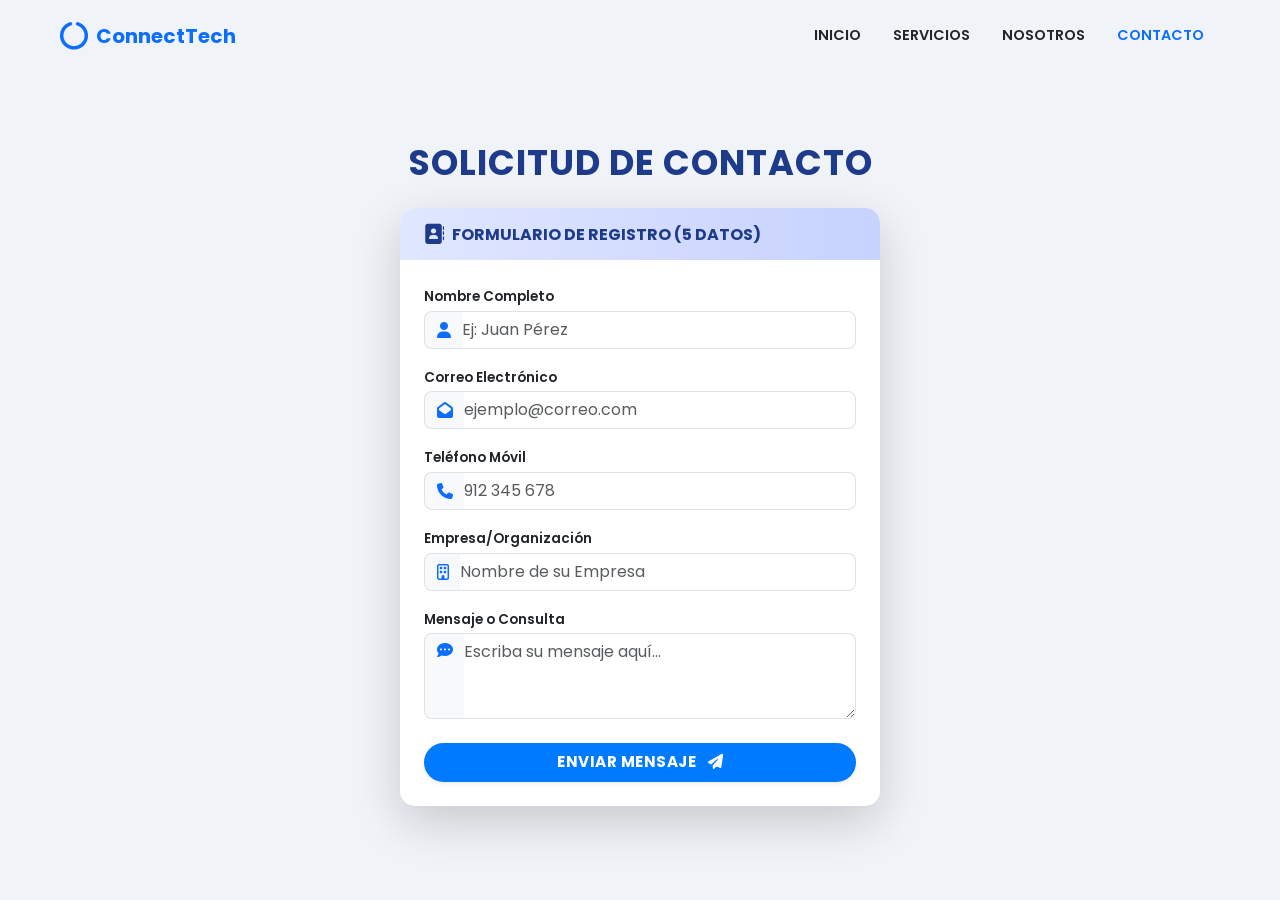
==== index.html @ fe9dd536 "Primera version (cambio de 2 iconos)" ====
<!DOCTYPE html>
<html lang="es">
<head>
    <meta charset="UTF-8">
    <meta name="viewport" content="width=device-width, initial-scale=1.0">
    <title>Solicitud de Contacto - ConnectTech</title>
    
    <link href="https://fonts.googleapis.com/css2?family=Poppins:wght@400;500;600;700&display=swap" rel="stylesheet">
    
    <!--<link href="https://cdn.jsdelivr.net/npm/bootstrap@5.3.2/dist/css/bootstrap.min.css" rel="stylesheet"> -->

    <link rel="stylesheet" href="./assets/css/boostrap.min.css">
    
    <link rel="stylesheet" href="https://cdnjs.cloudflare.com/ajax/libs/font-awesome/6.5.1/css/all.min.css">
    
    <link rel="stylesheet" href="assets/css/style.css">
</head>
<body>

    <nav class="navbar navbar-expand-lg navbar-light bg-transparent pt-3 px-md-5">
        <div class="container-fluid">
            <a class="navbar-brand fw-bold text-primary d-flex align-items-center" href="#">
                <i class="fa-solid fa-circle-notch fs-3 me-2"></i> ConnectTech
            </a>
            
            <button class="navbar-toggler" type="button" data-bs-toggle="collapse" data-bs-target="#navbarNav">
                <span class="navbar-toggler-icon"></span>
            </button>
            
            <div class="collapse navbar-collapse justify-content-end" id="navbarNav">
                <ul class="navbar-nav fw-semibold" style="font-size: 0.9rem;">
                    <li class="nav-item"><a class="nav-link text-dark mx-2" href="#">INICIO</a></li>
                    <li class="nav-item"><a class="nav-link text-dark mx-2" href="#">SERVICIOS</a></li>
                    <li class="nav-item"><a class="nav-link text-dark mx-2" href="#">NOSOTROS</a></li>
                    <li class="nav-item"><a class="nav-link text-primary mx-2" href="#">CONTACTO</a></li>
                </ul>
            </div>
        </div>
    </nav>

    <main class="main-wrapper d-flex flex-column align-items-center justify-content-center">
        
        <h1 class="main-title mb-4 text-center">SOLICITUD DE CONTACTO</h1>

        <div class="card form-card shadow-lg border-0">
            
            <div class="card-header form-header border-0 d-flex align-items-center px-4 py-3">
                <i class="fa-solid fa-address-book fs-5 me-2 text-dark-blue"></i>
                <h5 class="mb-0 fw-bold text-dark-blue fs-6">FORMULARIO DE REGISTRO (5 DATOS)</h5>
            </div>

            <div class="card-body px-4 py-4">
                <form>
                    <div class="mb-3">
                        <label class="form-label fw-semibold fs-sm">Nombre Completo</label>
                        <div class="input-group">
                            <span class="input-group-text bg-light text-primary border-end-0"><i class="fa-solid fa-user"></i></span>
                            <input type="text" class="form-control border-start-0 ps-0" placeholder="Ej: Juan Pérez">
                        </div>
                    </div>

                    <div class="mb-3">
                        <label class="form-label fw-semibold fs-sm">Correo Electrónico</label>
                        <div class="input-group">
                            <span class="input-group-text bg-light text-primary border-end-0"><i class="fa-solid fa-envelope-open"></i></span>
                            <input type="email" class="form-control border-start-0 ps-0" placeholder="ejemplo@correo.com">
                        </div>
                    </div>

                    <div class="mb-3">
                        <label class="form-label fw-semibold fs-sm">Teléfono Móvil</label>
                        <div class="input-group">
                            <span class="input-group-text bg-light text-primary border-end-0"><i class="fa-solid fa-phone"></i></span>
                            <input type="tel" class="form-control border-start-0 ps-0" placeholder="912 345 678">
                        </div>
                    </div>

                    <div class="mb-3">
                        <label class="form-label fw-semibold fs-sm">Empresa/Organización</label>
                        <div class="input-group">
                            <span class="input-group-text bg-light text-primary border-end-0"><i class="fa-regular fa-building"></i></span>
                            <input type="text" class="form-control border-start-0 ps-0" placeholder="Nombre de su Empresa">
                        </div>
                    </div>

                    <div class="mb-4">
                        <label class="form-label fw-semibold fs-sm">Mensaje o Consulta</label>
                        <div class="input-group">
                            <span class="input-group-text bg-light text-primary border-end-0 align-items-start pt-2"><i class="fa-solid fa-comment-dots"></i></span>
                            <textarea class="form-control border-start-0 ps-0" rows="3" placeholder="Escriba su mensaje aquí..."></textarea>
                        </div>
                    </div>

                    <button type="submit" class="btn btn-primary w-100 btn-submit fw-bold py-2 shadow-sm">
                        ENVIAR MENSAJE <i class="fa-solid fa-paper-plane ms-2"></i>
                    </button>
                </form>
            </div>
        </div>
    </main>

    <script src="https://cdn.jsdelivr.net/npm/bootstrap@5.3.2/dist/js/bootstrap.bundle.min.js"></script>
</body>
</html>
---- assets/css/boostrap.min.css ----
@charset "UTF-8"; /*!
 * Bootstrap  v5.3.2 (https://getbootstrap.com/)
 * Copyright 2011-2023 The Bootstrap Authors
 * Licensed under MIT (https://github.com/twbs/bootstrap/blob/main/LICENSE)
 */
:root,
[data-bs-theme="light"] {
    --bs-blue: #0d6efd;
    --bs-indigo: #6610f2;
    --bs-purple: #6f42c1;
    --bs-pink: #d63384;
    --bs-red: #dc3545;
    --bs-orange: #fd7e14;
    --bs-yellow: #ffc107;
    --bs-green: #198754;
    --bs-teal: #20c997;
    --bs-cyan: #0dcaf0;
    --bs-black: #000;
    --bs-white: #fff;
    --bs-gray: #6c757d;
    --bs-gray-dark: #343a40;
    --bs-gray-100: #f8f9fa;
    --bs-gray-200: #e9ecef;
    --bs-gray-300: #dee2e6;
    --bs-gray-400: #ced4da;
    --bs-gray-500: #adb5bd;
    --bs-gray-600: #6c757d;
    --bs-gray-700: #495057;
    --bs-gray-800: #343a40;
    --bs-gray-900: #212529;
    --bs-primary: #0d6efd;
    --bs-secondary: #6c757d;
    --bs-success: #198754;
    --bs-info: #0dcaf0;
    --bs-warning: #ffc107;
    --bs-danger: #dc3545;
    --bs-light: #f8f9fa;
    --bs-dark: #212529;
    --bs-primary-rgb: 13, 110, 253;
    --bs-secondary-rgb: 108, 117, 125;
    --bs-success-rgb: 25, 135, 84;
    --bs-info-rgb: 13, 202, 240;
    --bs-warning-rgb: 255, 193, 7;
    --bs-danger-rgb: 220, 53, 69;
    --bs-light-rgb: 248, 249, 250;
    --bs-dark-rgb: 33, 37, 41;
    --bs-primary-text-emphasis: #052c65;
    --bs-secondary-text-emphasis: #2b2f32;
    --bs-success-text-emphasis: #0a3622;
    --bs-info-text-emphasis: #055160;
    --bs-warning-text-emphasis: #664d03;
    --bs-danger-text-emphasis: #58151c;
    --bs-light-text-emphasis: #495057;
    --bs-dark-text-emphasis: #495057;
    --bs-primary-bg-subtle: #cfe2ff;
    --bs-secondary-bg-subtle: #e2e3e5;
    --bs-success-bg-subtle: #d1e7dd;
    --bs-info-bg-subtle: #cff4fc;
    --bs-warning-bg-subtle: #fff3cd;
    --bs-danger-bg-subtle: #f8d7da;
    --bs-light-bg-subtle: #fcfcfd;
    --bs-dark-bg-subtle: #ced4da;
    --bs-primary-border-subtle: #9ec5fe;
    --bs-secondary-border-subtle: #c4c8cb;
    --bs-success-border-subtle: #a3cfbb;
    --bs-info-border-subtle: #9eeaf9;
    --bs-warning-border-subtle: #ffe69c;
    --bs-danger-border-subtle: #f1aeb5;
    --bs-light-border-subtle: #e9ecef;
    --bs-dark-border-subtle: #adb5bd;
    --bs-white-rgb: 255, 255, 255;
    --bs-black-rgb: 0, 0, 0;
    --bs-font-sans-serif: system-ui, -apple-system, "Segoe UI", Roboto, "Helvetica Neue", "Noto Sans", "Liberation Sans",
        Arial, sans-serif, "Apple Color Emoji", "Segoe UI Emoji", "Segoe UI Symbol", "Noto Color Emoji";
    --bs-font-monospace: SFMono-Regular, Menlo, Monaco, Consolas, "Liberation Mono", "Courier New", monospace;
    --bs-gradient: linear-gradient(180deg, rgba(255, 255, 255, 0.15), rgba(255, 255, 255, 0));
    --bs-body-font-family: var(--bs-font-sans-serif);
    --bs-body-font-size: 1rem;
    --bs-body-font-weight: 400;
    --bs-body-line-height: 1.5;
    --bs-body-color: #212529;
    --bs-body-color-rgb: 33, 37, 41;
    --bs-body-bg: #fff;
    --bs-body-bg-rgb: 255, 255, 255;
    --bs-emphasis-color: #000;
    --bs-emphasis-color-rgb: 0, 0, 0;
    --bs-secondary-color: rgba(33, 37, 41, 0.75);
    --bs-secondary-color-rgb: 33, 37, 41;
    --bs-secondary-bg: #e9ecef;
    --bs-secondary-bg-rgb: 233, 236, 239;
    --bs-tertiary-color: rgba(33, 37, 41, 0.5);
    --bs-tertiary-color-rgb: 33, 37, 41;
    --bs-tertiary-bg: #f8f9fa;
    --bs-tertiary-bg-rgb: 248, 249, 250;
    --bs-heading-color: inherit;
    --bs-link-color: #0d6efd;
    --bs-link-color-rgb: 13, 110, 253;
    --bs-link-decoration: underline;
    --bs-link-hover-color: #0a58ca;
    --bs-link-hover-color-rgb: 10, 88, 202;
    --bs-code-color: #d63384;
    --bs-highlight-color: #212529;
    --bs-highlight-bg: #fff3cd;
    --bs-border-width: 1px;
    --bs-border-style: solid;
    --bs-border-color: #dee2e6;
    --bs-border-color-translucent: rgba(0, 0, 0, 0.175);
    --bs-border-radius: 0.375rem;
    --bs-border-radius-sm: 0.25rem;
    --bs-border-radius-lg: 0.5rem;
    --bs-border-radius-xl: 1rem;
    --bs-border-radius-xxl: 2rem;
    --bs-border-radius-2xl: var(--bs-border-radius-xxl);
    --bs-border-radius-pill: 50rem;
    --bs-box-shadow: 0 0.5rem 1rem rgba(0, 0, 0, 0.15);
    --bs-box-shadow-sm: 0 0.125rem 0.25rem rgba(0, 0, 0, 0.075);
    --bs-box-shadow-lg: 0 1rem 3rem rgba(0, 0, 0, 0.175);
    --bs-box-shadow-inset: inset 0 1px 2px rgba(0, 0, 0, 0.075);
    --bs-focus-ring-width: 0.25rem;
    --bs-focus-ring-opacity: 0.25;
    --bs-focus-ring-color: rgba(13, 110, 253, 0.25);
    --bs-form-valid-color: #198754;
    --bs-form-valid-border-color: #198754;
    --bs-form-invalid-color: #dc3545;
    --bs-form-invalid-border-color: #dc3545;
}
[data-bs-theme="dark"] {
    color-scheme: dark;
    --bs-body-color: #dee2e6;
    --bs-body-color-rgb: 222, 226, 230;
    --bs-body-bg: #212529;
    --bs-body-bg-rgb: 33, 37, 41;
    --bs-emphasis-color: #fff;
    --bs-emphasis-color-rgb: 255, 255, 255;
    --bs-secondary-color: rgba(222, 226, 230, 0.75);
    --bs-secondary-color-rgb: 222, 226, 230;
    --bs-secondary-bg: #343a40;
    --bs-secondary-bg-rgb: 52, 58, 64;
    --bs-tertiary-color: rgba(222, 226, 230, 0.5);
    --bs-tertiary-color-rgb: 222, 226, 230;
    --bs-tertiary-bg: #2b3035;
    --bs-tertiary-bg-rgb: 43, 48, 53;
    --bs-primary-text-emphasis: #6ea8fe;
    --bs-secondary-text-emphasis: #a7acb1;
    --bs-success-text-emphasis: #75b798;
    --bs-info-text-emphasis: #6edff6;
    --bs-warning-text-emphasis: #ffda6a;
    --bs-danger-text-emphasis: #ea868f;
    --bs-light-text-emphasis: #f8f9fa;
    --bs-dark-text-emphasis: #dee2e6;
    --bs-primary-bg-subtle: #031633;
    --bs-secondary-bg-subtle: #161719;
    --bs-success-bg-subtle: #051b11;
    --bs-info-bg-subtle: #032830;
    --bs-warning-bg-subtle: #332701;
    --bs-danger-bg-subtle: #2c0b0e;
    --bs-light-bg-subtle: #343a40;
    --bs-dark-bg-subtle: #1a1d20;
    --bs-primary-border-subtle: #084298;
    --bs-secondary-border-subtle: #41464b;
    --bs-success-border-subtle: #0f5132;
    --bs-info-border-subtle: #087990;
    --bs-warning-border-subtle: #997404;
    --bs-danger-border-subtle: #842029;
    --bs-light-border-subtle: #495057;
    --bs-dark-border-subtle: #343a40;
    --bs-heading-color: inherit;
    --bs-link-color: #6ea8fe;
    --bs-link-hover-color: #8bb9fe;
    --bs-link-color-rgb: 110, 168, 254;
    --bs-link-hover-color-rgb: 139, 185, 254;
    --bs-code-color: #e685b5;
    --bs-highlight-color: #dee2e6;
    --bs-highlight-bg: #664d03;
    --bs-border-color: #495057;
    --bs-border-color-translucent: rgba(255, 255, 255, 0.15);
    --bs-form-valid-color: #75b798;
    --bs-form-valid-border-color: #75b798;
    --bs-form-invalid-color: #ea868f;
    --bs-form-invalid-border-color: #ea868f;
}
*,
::after,
::before {
    box-sizing: border-box;
}
@media (prefers-reduced-motion: no-preference) {
    :root {
        scroll-behavior: smooth;
    }
}
body {
    margin: 0;
    font-family: var(--bs-body-font-family);
    font-size: var(--bs-body-font-size);
    font-weight: var(--bs-body-font-weight);
    line-height: var(--bs-body-line-height);
    color: var(--bs-body-color);
    text-align: var(--bs-body-text-align);
    background-color: var(--bs-body-bg);
    -webkit-text-size-adjust: 100%;
    -webkit-tap-highlight-color: transparent;
}
hr {
    margin: 1rem 0;
    color: inherit;
    border: 0;
    border-top: var(--bs-border-width) solid;
    opacity: 0.25;
}
.h1,
.h2,
.h3,
.h4,
.h5,
.h6,
h1,
h2,
h3,
h4,
h5,
h6 {
    margin-top: 0;
    margin-bottom: 0.5rem;
    font-weight: 500;
    line-height: 1.2;
    color: var(--bs-heading-color);
}
.h1,
h1 {
    font-size: calc(1.375rem + 1.5vw);
}
@media (min-width: 1200px) {
    .h1,
    h1 {
        font-size: 2.5rem;
    }
}
.h2,
h2 {
    font-size: calc(1.325rem + 0.9vw);
}
@media (min-width: 1200px) {
    .h2,
    h2 {
        font-size: 2rem;
    }
}
.h3,
h3 {
    font-size: calc(1.3rem + 0.6vw);
}
@media (min-width: 1200px) {
    .h3,
    h3 {
        font-size: 1.75rem;
    }
}
.h4,
h4 {
    font-size: calc(1.275rem + 0.3vw);
}
@media (min-width: 1200px) {
    .h4,
    h4 {
        font-size: 1.5rem;
    }
}
.h5,
h5 {
    font-size: 1.25rem;
}
.h6,
h6 {
    font-size: 1rem;
}
p {
    margin-top: 0;
    margin-bottom: 1rem;
}
abbr[title] {
    -webkit-text-decoration: underline dotted;
    text-decoration: underline dotted;
    cursor: help;
    -webkit-text-decoration-skip-ink: none;
    text-decoration-skip-ink: none;
}
address {
    margin-bottom: 1rem;
    font-style: normal;
    line-height: inherit;
}
ol,
ul {
    padding-left: 2rem;
}
dl,
ol,
ul {
    margin-top: 0;
    margin-bottom: 1rem;
}
ol ol,
ol ul,
ul ol,
ul ul {
    margin-bottom: 0;
}
dt {
    font-weight: 700;
}
dd {
    margin-bottom: 0.5rem;
    margin-left: 0;
}
blockquote {
    margin: 0 0 1rem;
}
b,
strong {
    font-weight: bolder;
}
.small,
small {
    font-size: 0.875em;
}
.mark,
mark {
    padding: 0.1875em;
    color: var(--bs-highlight-color);
    background-color: var(--bs-highlight-bg);
}
sub,
sup {
    position: relative;
    font-size: 0.75em;
    line-height: 0;
    vertical-align: baseline;
}
sub {
    bottom: -0.25em;
}
sup {
    top: -0.5em;
}
a {
    color: rgba(var(--bs-link-color-rgb), var(--bs-link-opacity, 1));
    text-decoration: underline;
}
a:hover {
    --bs-link-color-rgb: var(--bs-link-hover-color-rgb);
}
a:not([href]):not([class]),
a:not([href]):not([class]):hover {
    color: inherit;
    text-decoration: none;
}
code,
kbd,
pre,
samp {
    font-family: var(--bs-font-monospace);
    font-size: 1em;
}
pre {
    display: block;
    margin-top: 0;
    margin-bottom: 1rem;
    overflow: auto;
    font-size: 0.875em;
}
pre code {
    font-size: inherit;
    color: inherit;
    word-break: normal;
}
code {
    font-size: 0.875em;
    color: var(--bs-code-color);
    word-wrap: break-word;
}
a > code {
    color: inherit;
}
kbd {
    padding: 0.1875rem 0.375rem;
    font-size: 0.875em;
    color: var(--bs-body-bg);
    background-color: var(--bs-body-color);
    border-radius: 0.25rem;
}
kbd kbd {
    padding: 0;
    font-size: 1em;
}
figure {
    margin: 0 0 1rem;
}
img,
svg {
    vertical-align: middle;
}
table {
    caption-side: bottom;
    border-collapse: collapse;
}
caption {
    padding-top: 0.5rem;
    padding-bottom: 0.5rem;
    color: var(--bs-secondary-color);
    text-align: left;
}
th {
    text-align: inherit;
    text-align: -webkit-match-parent;
}
tbody,
td,
tfoot,
th,
thead,
tr {
    border-color: inherit;
    border-style: solid;
    border-width: 0;
}
label {
    display: inline-block;
}
button {
    border-radius: 0;
}
button:focus:not(:focus-visible) {
    outline: 0;
}
button,
input,
optgroup,
select,
textarea {
    margin: 0;
    font-family: inherit;
    font-size: inherit;
    line-height: inherit;
}
button,
select {
    text-transform: none;
}
[role="button"] {
    cursor: pointer;
}
select {
    word-wrap: normal;
}
select:disabled {
    opacity: 1;
}
[list]:not([type="date"]):not([type="datetime-local"]):not([type="month"]):not([type="week"]):not(
        [type="time"]
    )::-webkit-calendar-picker-indicator {
    display: none !important;
}
[type="button"],
[type="reset"],
[type="submit"],
button {
    -webkit-appearance: button;
}
[type="button"]:not(:disabled),
[type="reset"]:not(:disabled),
[type="submit"]:not(:disabled),
button:not(:disabled) {
    cursor: pointer;
}
::-moz-focus-inner {
    padding: 0;
    border-style: none;
}
textarea {
    resize: vertical;
}
fieldset {
    min-width: 0;
    padding: 0;
    margin: 0;
    border: 0;
}
legend {
    float: left;
    width: 100%;
    padding: 0;
    margin-bottom: 0.5rem;
    font-size: calc(1.275rem + 0.3vw);
    line-height: inherit;
}
@media (min-width: 1200px) {
    legend {
        font-size: 1.5rem;
    }
}
legend + * {
    clear: left;
}
::-webkit-datetime-edit-day-field,
::-webkit-datetime-edit-fields-wrapper,
::-webkit-datetime-edit-hour-field,
::-webkit-datetime-edit-minute,
::-webkit-datetime-edit-month-field,
::-webkit-datetime-edit-text,
::-webkit-datetime-edit-year-field {
    padding: 0;
}
::-webkit-inner-spin-button {
    height: auto;
}
[type="search"] {
    -webkit-appearance: textfield;
    outline-offset: -2px;
}
::-webkit-search-decoration {
    -webkit-appearance: none;
}
::-webkit-color-swatch-wrapper {
    padding: 0;
}
::-webkit-file-upload-button {
    font: inherit;
    -webkit-appearance: button;
}
::file-selector-button {
    font: inherit;
    -webkit-appearance: button;
}
output {
    display: inline-block;
}
iframe {
    border: 0;
}
summary {
    display: list-item;
    cursor: pointer;
}
progress {
    vertical-align: baseline;
}
[hidden] {
    display: none !important;
}
.lead {
    font-size: 1.25rem;
    font-weight: 300;
}
.display-1 {
    font-size: calc(1.625rem + 4.5vw);
    font-weight: 300;
    line-height: 1.2;
}
@media (min-width: 1200px) {
    .display-1 {
        font-size: 5rem;
    }
}
.display-2 {
    font-size: calc(1.575rem + 3.9vw);
    font-weight: 300;
    line-height: 1.2;
}
@media (min-width: 1200px) {
    .display-2 {
        font-size: 4.5rem;
    }
}
.display-3 {
    font-size: calc(1.525rem + 3.3vw);
    font-weight: 300;
    line-height: 1.2;
}
@media (min-width: 1200px) {
    .display-3 {
        font-size: 4rem;
    }
}
.display-4 {
    font-size: calc(1.475rem + 2.7vw);
    font-weight: 300;
    line-height: 1.2;
}
@media (min-width: 1200px) {
    .display-4 {
        font-size: 3.5rem;
    }
}
.display-5 {
    font-size: calc(1.425rem + 2.1vw);
    font-weight: 300;
    line-height: 1.2;
}
@media (min-width: 1200px) {
    .display-5 {
        font-size: 3rem;
    }
}
.display-6 {
    font-size: calc(1.375rem + 1.5vw);
    font-weight: 300;
    line-height: 1.2;
}
@media (min-width: 1200px) {
    .display-6 {
        font-size: 2.5rem;
    }
}
.list-unstyled {
    padding-left: 0;
    list-style: none;
}
.list-inline {
    padding-left: 0;
    list-style: none;
}
.list-inline-item {
    display: inline-block;
}
.list-inline-item:not(:last-child) {
    margin-right: 0.5rem;
}
.initialism {
    font-size: 0.875em;
    text-transform: uppercase;
}
.blockquote {
    margin-bottom: 1rem;
    font-size: 1.25rem;
}
.blockquote > :last-child {
    margin-bottom: 0;
}
.blockquote-footer {
    margin-top: -1rem;
    margin-bottom: 1rem;
    font-size: 0.875em;
    color: #6c757d;
}
.blockquote-footer::before {
    content: "— ";
}
.img-fluid {
    max-width: 100%;
    height: auto;
}
.img-thumbnail {
    padding: 0.25rem;
    background-color: var(--bs-body-bg);
    border: var(--bs-border-width) solid var(--bs-border-color);
    border-radius: var(--bs-border-radius);
    max-width: 100%;
    height: auto;
}
.figure {
    display: inline-block;
}
.figure-img {
    margin-bottom: 0.5rem;
    line-height: 1;
}
.figure-caption {
    font-size: 0.875em;
    color: var(--bs-secondary-color);
}
.container,
.container-fluid,
.container-lg,
.container-md,
.container-sm,
.container-xl,
.container-xxl {
    --bs-gutter-x: 1.5rem;
    --bs-gutter-y: 0;
    width: 100%;
    padding-right: calc(var(--bs-gutter-x) * 0.5);
    padding-left: calc(var(--bs-gutter-x) * 0.5);
    margin-right: auto;
    margin-left: auto;
}
@media (min-width: 576px) {
    .container,
    .container-sm {
        max-width: 540px;
    }
}
@media (min-width: 768px) {
    .container,
    .container-md,
    .container-sm {
        max-width: 720px;
    }
}
@media (min-width: 992px) {
    .container,
    .container-lg,
    .container-md,
    .container-sm {
        max-width: 960px;
    }
}
@media (min-width: 1200px) {
    .container,
    .container-lg,
    .container-md,
    .container-sm,
    .container-xl {
        max-width: 1140px;
    }
}
@media (min-width: 1400px) {
    .container,
    .container-lg,
    .container-md,
    .container-sm,
    .container-xl,
    .container-xxl {
        max-width: 1320px;
    }
}
:root {
    --bs-breakpoint-xs: 0;
    --bs-breakpoint-sm: 576px;
    --bs-breakpoint-md: 768px;
    --bs-breakpoint-lg: 992px;
    --bs-breakpoint-xl: 1200px;
    --bs-breakpoint-xxl: 1400px;
}
.row {
    --bs-gutter-x: 1.5rem;
    --bs-gutter-y: 0;
    display: flex;
    flex-wrap: wrap;
    margin-top: calc(-1 * var(--bs-gutter-y));
    margin-right: calc(-0.5 * var(--bs-gutter-x));
    margin-left: calc(-0.5 * var(--bs-gutter-x));
}
.row > * {
    flex-shrink: 0;
    width: 100%;
    max-width: 100%;
    padding-right: calc(var(--bs-gutter-x) * 0.5);
    padding-left: calc(var(--bs-gutter-x) * 0.5);
    margin-top: var(--bs-gutter-y);
}
.col {
    flex: 1 0 0%;
}
.row-cols-auto > * {
    flex: 0 0 auto;
    width: auto;
}
.row-cols-1 > * {
    flex: 0 0 auto;
    width: 100%;
}
.row-cols-2 > * {
    flex: 0 0 auto;
    width: 50%;
}
.row-cols-3 > * {
    flex: 0 0 auto;
    width: 33.33333333%;
}
.row-cols-4 > * {
    flex: 0 0 auto;
    width: 25%;
}
.row-cols-5 > * {
    flex: 0 0 auto;
    width: 20%;
}
.row-cols-6 > * {
    flex: 0 0 auto;
    width: 16.66666667%;
}
.col-auto {
    flex: 0 0 auto;
    width: auto;
}
.col-1 {
    flex: 0 0 auto;
    width: 8.33333333%;
}
.col-2 {
    flex: 0 0 auto;
    width: 16.66666667%;
}
.col-3 {
    flex: 0 0 auto;
    width: 25%;
}
.col-4 {
    flex: 0 0 auto;
    width: 33.33333333%;
}
.col-5 {
    flex: 0 0 auto;
    width: 41.66666667%;
}
.col-6 {
    flex: 0 0 auto;
    width: 50%;
}
.col-7 {
    flex: 0 0 auto;
    width: 58.33333333%;
}
.col-8 {
    flex: 0 0 auto;
    width: 66.66666667%;
}
.col-9 {
    flex: 0 0 auto;
    width: 75%;
}
.col-10 {
    flex: 0 0 auto;
    width: 83.33333333%;
}
.col-11 {
    flex: 0 0 auto;
    width: 91.66666667%;
}
.col-12 {
    flex: 0 0 auto;
    width: 100%;
}
.offset-1 {
    margin-left: 8.33333333%;
}
.offset-2 {
    margin-left: 16.66666667%;
}
.offset-3 {
    margin-left: 25%;
}
.offset-4 {
    margin-left: 33.33333333%;
}
.offset-5 {
    margin-left: 41.66666667%;
}
.offset-6 {
    margin-left: 50%;
}
.offset-7 {
    margin-left: 58.33333333%;
}
.offset-8 {
    margin-left: 66.66666667%;
}
.offset-9 {
    margin-left: 75%;
}
.offset-10 {
    margin-left: 83.33333333%;
}
.offset-11 {
    margin-left: 91.66666667%;
}
.g-0,
.gx-0 {
    --bs-gutter-x: 0;
}
.g-0,
.gy-0 {
    --bs-gutter-y: 0;
}
.g-1,
.gx-1 {
    --bs-gutter-x: 0.25rem;
}
.g-1,
.gy-1 {
    --bs-gutter-y: 0.25rem;
}
.g-2,
.gx-2 {
    --bs-gutter-x: 0.5rem;
}
.g-2,
.gy-2 {
    --bs-gutter-y: 0.5rem;
}
.g-3,
.gx-3 {
    --bs-gutter-x: 1rem;
}
.g-3,
.gy-3 {
    --bs-gutter-y: 1rem;
}
.g-4,
.gx-4 {
    --bs-gutter-x: 1.5rem;
}
.g-4,
.gy-4 {
    --bs-gutter-y: 1.5rem;
}
.g-5,
.gx-5 {
    --bs-gutter-x: 3rem;
}
.g-5,
.gy-5 {
    --bs-gutter-y: 3rem;
}
@media (min-width: 576px) {
    .col-sm {
        flex: 1 0 0%;
    }
    .row-cols-sm-auto > * {
        flex: 0 0 auto;
        width: auto;
    }
    .row-cols-sm-1 > * {
        flex: 0 0 auto;
        width: 100%;
    }
    .row-cols-sm-2 > * {
        flex: 0 0 auto;
        width: 50%;
    }
    .row-cols-sm-3 > * {
        flex: 0 0 auto;
        width: 33.33333333%;
    }
    .row-cols-sm-4 > * {
        flex: 0 0 auto;
        width: 25%;
    }
    .row-cols-sm-5 > * {
        flex: 0 0 auto;
        width: 20%;
    }
    .row-cols-sm-6 > * {
        flex: 0 0 auto;
        width: 16.66666667%;
    }
    .col-sm-auto {
        flex: 0 0 auto;
        width: auto;
    }
    .col-sm-1 {
        flex: 0 0 auto;
        width: 8.33333333%;
    }
    .col-sm-2 {
        flex: 0 0 auto;
        width: 16.66666667%;
    }
    .col-sm-3 {
        flex: 0 0 auto;
        width: 25%;
    }
    .col-sm-4 {
        flex: 0 0 auto;
        width: 33.33333333%;
    }
    .col-sm-5 {
        flex: 0 0 auto;
        width: 41.66666667%;
    }
    .col-sm-6 {
        flex: 0 0 auto;
        width: 50%;
    }
    .col-sm-7 {
        flex: 0 0 auto;
        width: 58.33333333%;
    }
    .col-sm-8 {
        flex: 0 0 auto;
        width: 66.66666667%;
    }
    .col-sm-9 {
        flex: 0 0 auto;
        width: 75%;
    }
    .col-sm-10 {
        flex: 0 0 auto;
        width: 83.33333333%;
    }
    .col-sm-11 {
        flex: 0 0 auto;
        width: 91.66666667%;
    }
    .col-sm-12 {
        flex: 0 0 auto;
        width: 100%;
    }
    .offset-sm-0 {
        margin-left: 0;
    }
    .offset-sm-1 {
        margin-left: 8.33333333%;
    }
    .offset-sm-2 {
        margin-left: 16.66666667%;
    }
    .offset-sm-3 {
        margin-left: 25%;
    }
    .offset-sm-4 {
        margin-left: 33.33333333%;
    }
    .offset-sm-5 {
        margin-left: 41.66666667%;
    }
    .offset-sm-6 {
        margin-left: 50%;
    }
    .offset-sm-7 {
        margin-left: 58.33333333%;
    }
    .offset-sm-8 {
        margin-left: 66.66666667%;
    }
    .offset-sm-9 {
        margin-left: 75%;
    }
    .offset-sm-10 {
        margin-left: 83.33333333%;
    }
    .offset-sm-11 {
        margin-left: 91.66666667%;
    }
    .g-sm-0,
    .gx-sm-0 {
        --bs-gutter-x: 0;
    }
    .g-sm-0,
    .gy-sm-0 {
        --bs-gutter-y: 0;
    }
    .g-sm-1,
    .gx-sm-1 {
        --bs-gutter-x: 0.25rem;
    }
    .g-sm-1,
    .gy-sm-1 {
        --bs-gutter-y: 0.25rem;
    }
    .g-sm-2,
    .gx-sm-2 {
        --bs-gutter-x: 0.5rem;
    }
    .g-sm-2,
    .gy-sm-2 {
        --bs-gutter-y: 0.5rem;
    }
    .g-sm-3,
    .gx-sm-3 {
        --bs-gutter-x: 1rem;
    }
    .g-sm-3,
    .gy-sm-3 {
        --bs-gutter-y: 1rem;
    }
    .g-sm-4,
    .gx-sm-4 {
        --bs-gutter-x: 1.5rem;
    }
    .g-sm-4,
    .gy-sm-4 {
        --bs-gutter-y: 1.5rem;
    }
    .g-sm-5,
    .gx-sm-5 {
        --bs-gutter-x: 3rem;
    }
    .g-sm-5,
    .gy-sm-5 {
        --bs-gutter-y: 3rem;
    }
}
@media (min-width: 768px) {
    .col-md {
        flex: 1 0 0%;
    }
    .row-cols-md-auto > * {
        flex: 0 0 auto;
        width: auto;
    }
    .row-cols-md-1 > * {
        flex: 0 0 auto;
        width: 100%;
    }
    .row-cols-md-2 > * {
        flex: 0 0 auto;
        width: 50%;
    }
    .row-cols-md-3 > * {
        flex: 0 0 auto;
        width: 33.33333333%;
    }
    .row-cols-md-4 > * {
        flex: 0 0 auto;
        width: 25%;
    }
    .row-cols-md-5 > * {
        flex: 0 0 auto;
        width: 20%;
    }
    .row-cols-md-6 > * {
        flex: 0 0 auto;
        width: 16.66666667%;
    }
    .col-md-auto {
        flex: 0 0 auto;
        width: auto;
    }
    .col-md-1 {
        flex: 0 0 auto;
        width: 8.33333333%;
    }
    .col-md-2 {
        flex: 0 0 auto;
        width: 16.66666667%;
    }
    .col-md-3 {
        flex: 0 0 auto;
        width: 25%;
    }
    .col-md-4 {
        flex: 0 0 auto;
        width: 33.33333333%;
    }
    .col-md-5 {
        flex: 0 0 auto;
        width: 41.66666667%;
    }
    .col-md-6 {
        flex: 0 0 auto;
        width: 50%;
    }
    .col-md-7 {
        flex: 0 0 auto;
        width: 58.33333333%;
    }
    .col-md-8 {
        flex: 0 0 auto;
        width: 66.66666667%;
    }
    .col-md-9 {
        flex: 0 0 auto;
        width: 75%;
    }
    .col-md-10 {
        flex: 0 0 auto;
        width: 83.33333333%;
    }
    .col-md-11 {
        flex: 0 0 auto;
        width: 91.66666667%;
    }
    .col-md-12 {
        flex: 0 0 auto;
        width: 100%;
    }
    .offset-md-0 {
        margin-left: 0;
    }
    .offset-md-1 {
        margin-left: 8.33333333%;
    }
    .offset-md-2 {
        margin-left: 16.66666667%;
    }
    .offset-md-3 {
        margin-left: 25%;
    }
    .offset-md-4 {
        margin-left: 33.33333333%;
    }
    .offset-md-5 {
        margin-left: 41.66666667%;
    }
    .offset-md-6 {
        margin-left: 50%;
    }
    .offset-md-7 {
        margin-left: 58.33333333%;
    }
    .offset-md-8 {
        margin-left: 66.66666667%;
    }
    .offset-md-9 {
        margin-left: 75%;
    }
    .offset-md-10 {
        margin-left: 83.33333333%;
    }
    .offset-md-11 {
        margin-left: 91.66666667%;
    }
    .g-md-0,
    .gx-md-0 {
        --bs-gutter-x: 0;
    }
    .g-md-0,
    .gy-md-0 {
        --bs-gutter-y: 0;
    }
    .g-md-1,
    .gx-md-1 {
        --bs-gutter-x: 0.25rem;
    }
    .g-md-1,
    .gy-md-1 {
        --bs-gutter-y: 0.25rem;
    }
    .g-md-2,
    .gx-md-2 {
        --bs-gutter-x: 0.5rem;
    }
    .g-md-2,
    .gy-md-2 {
        --bs-gutter-y: 0.5rem;
    }
    .g-md-3,
    .gx-md-3 {
        --bs-gutter-x: 1rem;
    }
    .g-md-3,
    .gy-md-3 {
        --bs-gutter-y: 1rem;
    }
    .g-md-4,
    .gx-md-4 {
        --bs-gutter-x: 1.5rem;
    }
    .g-md-4,
    .gy-md-4 {
        --bs-gutter-y: 1.5rem;
    }
    .g-md-5,
    .gx-md-5 {
        --bs-gutter-x: 3rem;
    }
    .g-md-5,
    .gy-md-5 {
        --bs-gutter-y: 3rem;
    }
}
@media (min-width: 992px) {
    .col-lg {
        flex: 1 0 0%;
    }
    .row-cols-lg-auto > * {
        flex: 0 0 auto;
        width: auto;
    }
    .row-cols-lg-1 > * {
        flex: 0 0 auto;
        width: 100%;
    }
    .row-cols-lg-2 > * {
        flex: 0 0 auto;
        width: 50%;
    }
    .row-cols-lg-3 > * {
        flex: 0 0 auto;
        width: 33.33333333%;
    }
    .row-cols-lg-4 > * {
        flex: 0 0 auto;
        width: 25%;
    }
    .row-cols-lg-5 > * {
        flex: 0 0 auto;
        width: 20%;
    }
    .row-cols-lg-6 > * {
        flex: 0 0 auto;
        width: 16.66666667%;
    }
    .col-lg-auto {
        flex: 0 0 auto;
        width: auto;
    }
    .col-lg-1 {
        flex: 0 0 auto;
        width: 8.33333333%;
    }
    .col-lg-2 {
        flex: 0 0 auto;
        width: 16.66666667%;
    }
    .col-lg-3 {
        flex: 0 0 auto;
        width: 25%;
    }
    .col-lg-4 {
        flex: 0 0 auto;
        width: 33.33333333%;
    }
    .col-lg-5 {
        flex: 0 0 auto;
        width: 41.66666667%;
    }
    .col-lg-6 {
        flex: 0 0 auto;
        width: 50%;
    }
    .col-lg-7 {
        flex: 0 0 auto;
        width: 58.33333333%;
    }
    .col-lg-8 {
        flex: 0 0 auto;
        width: 66.66666667%;
    }
    .col-lg-9 {
        flex: 0 0 auto;
        width: 75%;
    }
    .col-lg-10 {
        flex: 0 0 auto;
        width: 83.33333333%;
    }
    .col-lg-11 {
        flex: 0 0 auto;
        width: 91.66666667%;
    }
    .col-lg-12 {
        flex: 0 0 auto;
        width: 100%;
    }
    .offset-lg-0 {
        margin-left: 0;
    }
    .offset-lg-1 {
        margin-left: 8.33333333%;
    }
    .offset-lg-2 {
        margin-left: 16.66666667%;
    }
    .offset-lg-3 {
        margin-left: 25%;
    }
    .offset-lg-4 {
        margin-left: 33.33333333%;
    }
    .offset-lg-5 {
        margin-left: 41.66666667%;
    }
    .offset-lg-6 {
        margin-left: 50%;
    }
    .offset-lg-7 {
        margin-left: 58.33333333%;
    }
    .offset-lg-8 {
        margin-left: 66.66666667%;
    }
    .offset-lg-9 {
        margin-left: 75%;
    }
    .offset-lg-10 {
        margin-left: 83.33333333%;
    }
    .offset-lg-11 {
        margin-left: 91.66666667%;
    }
    .g-lg-0,
    .gx-lg-0 {
        --bs-gutter-x: 0;
    }
    .g-lg-0,
    .gy-lg-0 {
        --bs-gutter-y: 0;
    }
    .g-lg-1,
    .gx-lg-1 {
        --bs-gutter-x: 0.25rem;
    }
    .g-lg-1,
    .gy-lg-1 {
        --bs-gutter-y: 0.25rem;
    }
    .g-lg-2,
    .gx-lg-2 {
        --bs-gutter-x: 0.5rem;
    }
    .g-lg-2,
    .gy-lg-2 {
        --bs-gutter-y: 0.5rem;
    }
    .g-lg-3,
    .gx-lg-3 {
        --bs-gutter-x: 1rem;
    }
    .g-lg-3,
    .gy-lg-3 {
        --bs-gutter-y: 1rem;
    }
    .g-lg-4,
    .gx-lg-4 {
        --bs-gutter-x: 1.5rem;
    }
    .g-lg-4,
    .gy-lg-4 {
        --bs-gutter-y: 1.5rem;
    }
    .g-lg-5,
    .gx-lg-5 {
        --bs-gutter-x: 3rem;
    }
    .g-lg-5,
    .gy-lg-5 {
        --bs-gutter-y: 3rem;
    }
}
@media (min-width: 1200px) {
    .col-xl {
        flex: 1 0 0%;
    }
    .row-cols-xl-auto > * {
        flex: 0 0 auto;
        width: auto;
    }
    .row-cols-xl-1 > * {
        flex: 0 0 auto;
        width: 100%;
    }
    .row-cols-xl-2 > * {
        flex: 0 0 auto;
        width: 50%;
    }
    .row-cols-xl-3 > * {
        flex: 0 0 auto;
        width: 33.33333333%;
    }
    .row-cols-xl-4 > * {
        flex: 0 0 auto;
        width: 25%;
    }
    .row-cols-xl-5 > * {
        flex: 0 0 auto;
        width: 20%;
    }
    .row-cols-xl-6 > * {
        flex: 0 0 auto;
        width: 16.66666667%;
    }
    .col-xl-auto {
        flex: 0 0 auto;
        width: auto;
    }
    .col-xl-1 {
        flex: 0 0 auto;
        width: 8.33333333%;
    }
    .col-xl-2 {
        flex: 0 0 auto;
        width: 16.66666667%;
    }
    .col-xl-3 {
        flex: 0 0 auto;
        width: 25%;
    }
    .col-xl-4 {
        flex: 0 0 auto;
        width: 33.33333333%;
    }
    .col-xl-5 {
        flex: 0 0 auto;
        width: 41.66666667%;
    }
    .col-xl-6 {
        flex: 0 0 auto;
        width: 50%;
    }
    .col-xl-7 {
        flex: 0 0 auto;
        width: 58.33333333%;
    }
    .col-xl-8 {
        flex: 0 0 auto;
        width: 66.66666667%;
    }
    .col-xl-9 {
        flex: 0 0 auto;
        width: 75%;
    }
    .col-xl-10 {
        flex: 0 0 auto;
        width: 83.33333333%;
    }
    .col-xl-11 {
        flex: 0 0 auto;
        width: 91.66666667%;
    }
    .col-xl-12 {
        flex: 0 0 auto;
        width: 100%;
    }
    .offset-xl-0 {
        margin-left: 0;
    }
    .offset-xl-1 {
        margin-left: 8.33333333%;
    }
    .offset-xl-2 {
        margin-left: 16.66666667%;
    }
    .offset-xl-3 {
        margin-left: 25%;
    }
    .offset-xl-4 {
        margin-left: 33.33333333%;
    }
    .offset-xl-5 {
        margin-left: 41.66666667%;
    }
    .offset-xl-6 {
        margin-left: 50%;
    }
    .offset-xl-7 {
        margin-left: 58.33333333%;
    }
    .offset-xl-8 {
        margin-left: 66.66666667%;
    }
    .offset-xl-9 {
        margin-left: 75%;
    }
    .offset-xl-10 {
        margin-left: 83.33333333%;
    }
    .offset-xl-11 {
        margin-left: 91.66666667%;
    }
    .g-xl-0,
    .gx-xl-0 {
        --bs-gutter-x: 0;
    }
    .g-xl-0,
    .gy-xl-0 {
        --bs-gutter-y: 0;
    }
    .g-xl-1,
    .gx-xl-1 {
        --bs-gutter-x: 0.25rem;
    }
    .g-xl-1,
    .gy-xl-1 {
        --bs-gutter-y: 0.25rem;
    }
    .g-xl-2,
    .gx-xl-2 {
        --bs-gutter-x: 0.5rem;
    }
    .g-xl-2,
    .gy-xl-2 {
        --bs-gutter-y: 0.5rem;
    }
    .g-xl-3,
    .gx-xl-3 {
        --bs-gutter-x: 1rem;
    }
    .g-xl-3,
    .gy-xl-3 {
        --bs-gutter-y: 1rem;
    }
    .g-xl-4,
    .gx-xl-4 {
        --bs-gutter-x: 1.5rem;
    }
    .g-xl-4,
    .gy-xl-4 {
        --bs-gutter-y: 1.5rem;
    }
    .g-xl-5,
    .gx-xl-5 {
        --bs-gutter-x: 3rem;
    }
    .g-xl-5,
    .gy-xl-5 {
        --bs-gutter-y: 3rem;
    }
}
@media (min-width: 1400px) {
    .col-xxl {
        flex: 1 0 0%;
    }
    .row-cols-xxl-auto > * {
        flex: 0 0 auto;
        width: auto;
    }
    .row-cols-xxl-1 > * {
        flex: 0 0 auto;
        width: 100%;
    }
    .row-cols-xxl-2 > * {
        flex: 0 0 auto;
        width: 50%;
    }
    .row-cols-xxl-3 > * {
        flex: 0 0 auto;
        width: 33.33333333%;
    }
    .row-cols-xxl-4 > * {
        flex: 0 0 auto;
        width: 25%;
    }
    .row-cols-xxl-5 > * {
        flex: 0 0 auto;
        width: 20%;
    }
    .row-cols-xxl-6 > * {
        flex: 0 0 auto;
        width: 16.66666667%;
    }
    .col-xxl-auto {
        flex: 0 0 auto;
        width: auto;
    }
    .col-xxl-1 {
        flex: 0 0 auto;
        width: 8.33333333%;
    }
    .col-xxl-2 {
        flex: 0 0 auto;
        width: 16.66666667%;
    }
    .col-xxl-3 {
        flex: 0 0 auto;
        width: 25%;
    }
    .col-xxl-4 {
        flex: 0 0 auto;
        width: 33.33333333%;
    }
    .col-xxl-5 {
        flex: 0 0 auto;
        width: 41.66666667%;
    }
    .col-xxl-6 {
        flex: 0 0 auto;
        width: 50%;
    }
    .col-xxl-7 {
        flex: 0 0 auto;
        width: 58.33333333%;
    }
    .col-xxl-8 {
        flex: 0 0 auto;
        width: 66.66666667%;
    }
    .col-xxl-9 {
        flex: 0 0 auto;
        width: 75%;
    }
    .col-xxl-10 {
        flex: 0 0 auto;
        width: 83.33333333%;
    }
    .col-xxl-11 {
        flex: 0 0 auto;
        width: 91.66666667%;
    }
    .col-xxl-12 {
        flex: 0 0 auto;
        width: 100%;
    }
    .offset-xxl-0 {
        margin-left: 0;
    }
    .offset-xxl-1 {
        margin-left: 8.33333333%;
    }
    .offset-xxl-2 {
        margin-left: 16.66666667%;
    }
    .offset-xxl-3 {
        margin-left: 25%;
    }
    .offset-xxl-4 {
        margin-left: 33.33333333%;
    }
    .offset-xxl-5 {
        margin-left: 41.66666667%;
    }
    .offset-xxl-6 {
        margin-left: 50%;
    }
    .offset-xxl-7 {
        margin-left: 58.33333333%;
    }
    .offset-xxl-8 {
        margin-left: 66.66666667%;
    }
    .offset-xxl-9 {
        margin-left: 75%;
    }
    .offset-xxl-10 {
        margin-left: 83.33333333%;
    }
    .offset-xxl-11 {
        margin-left: 91.66666667%;
    }
    .g-xxl-0,
    .gx-xxl-0 {
        --bs-gutter-x: 0;
    }
    .g-xxl-0,
    .gy-xxl-0 {
        --bs-gutter-y: 0;
    }
    .g-xxl-1,
    .gx-xxl-1 {
        --bs-gutter-x: 0.25rem;
    }
    .g-xxl-1,
    .gy-xxl-1 {
        --bs-gutter-y: 0.25rem;
    }
    .g-xxl-2,
    .gx-xxl-2 {
        --bs-gutter-x: 0.5rem;
    }
    .g-xxl-2,
    .gy-xxl-2 {
        --bs-gutter-y: 0.5rem;
    }
    .g-xxl-3,
    .gx-xxl-3 {
        --bs-gutter-x: 1rem;
    }
    .g-xxl-3,
    .gy-xxl-3 {
        --bs-gutter-y: 1rem;
    }
    .g-xxl-4,
    .gx-xxl-4 {
        --bs-gutter-x: 1.5rem;
    }
    .g-xxl-4,
    .gy-xxl-4 {
        --bs-gutter-y: 1.5rem;
    }
    .g-xxl-5,
    .gx-xxl-5 {
        --bs-gutter-x: 3rem;
    }
    .g-xxl-5,
    .gy-xxl-5 {
        --bs-gutter-y: 3rem;
    }
}
.table {
    --bs-table-color-type: initial;
    --bs-table-bg-type: initial;
    --bs-table-color-state: initial;
    --bs-table-bg-state: initial;
    --bs-table-color: var(--bs-emphasis-color);
    --bs-table-bg: var(--bs-body-bg);
    --bs-table-border-color: var(--bs-border-color);
    --bs-table-accent-bg: transparent;
    --bs-table-striped-color: var(--bs-emphasis-color);
    --bs-table-striped-bg: rgba(var(--bs-emphasis-color-rgb), 0.05);
    --bs-table-active-color: var(--bs-emphasis-color);
    --bs-table-active-bg: rgba(var(--bs-emphasis-color-rgb), 0.1);
    --bs-table-hover-color: var(--bs-emphasis-color);
    --bs-table-hover-bg: rgba(var(--bs-emphasis-color-rgb), 0.075);
    width: 100%;
    margin-bottom: 1rem;
    vertical-align: top;
    border-color: var(--bs-table-border-color);
}
.table > :not(caption) > * > * {
    padding: 0.5rem 0.5rem;
    color: var(--bs-table-color-state, var(--bs-table-color-type, var(--bs-table-color)));
    background-color: var(--bs-table-bg);
    border-bottom-width: var(--bs-border-width);
    box-shadow: inset 0 0 0 9999px var(--bs-table-bg-state, var(--bs-table-bg-type, var(--bs-table-accent-bg)));
}
.table > tbody {
    vertical-align: inherit;
}
.table > thead {
    vertical-align: bottom;
}
.table-group-divider {
    border-top: calc(var(--bs-border-width) * 2) solid currentcolor;
}
.caption-top {
    caption-side: top;
}
.table-sm > :not(caption) > * > * {
    padding: 0.25rem 0.25rem;
}
.table-bordered > :not(caption) > * {
    border-width: var(--bs-border-width) 0;
}
.table-bordered > :not(caption) > * > * {
    border-width: 0 var(--bs-border-width);
}
.table-borderless > :not(caption) > * > * {
    border-bottom-width: 0;
}
.table-borderless > :not(:first-child) {
    border-top-width: 0;
}
.table-striped > tbody > tr:nth-of-type(odd) > * {
    --bs-table-color-type: var(--bs-table-striped-color);
    --bs-table-bg-type: var(--bs-table-striped-bg);
}
.table-striped-columns > :not(caption) > tr > :nth-child(2n) {
    --bs-table-color-type: var(--bs-table-striped-color);
    --bs-table-bg-type: var(--bs-table-striped-bg);
}
.table-active {
    --bs-table-color-state: var(--bs-table-active-color);
    --bs-table-bg-state: var(--bs-table-active-bg);
}
.table-hover > tbody > tr:hover > * {
    --bs-table-color-state: var(--bs-table-hover-color);
    --bs-table-bg-state: var(--bs-table-hover-bg);
}
.table-primary {
    --bs-table-color: #000;
    --bs-table-bg: #cfe2ff;
    --bs-table-border-color: #a6b5cc;
    --bs-table-striped-bg: #c5d7f2;
    --bs-table-striped-color: #000;
    --bs-table-active-bg: #bacbe6;
    --bs-table-active-color: #000;
    --bs-table-hover-bg: #bfd1ec;
    --bs-table-hover-color: #000;
    color: var(--bs-table-color);
    border-color: var(--bs-table-border-color);
}
.table-secondary {
    --bs-table-color: #000;
    --bs-table-bg: #e2e3e5;
    --bs-table-border-color: #b5b6b7;
    --bs-table-striped-bg: #d7d8da;
    --bs-table-striped-color: #000;
    --bs-table-active-bg: #cbccce;
    --bs-table-active-color: #000;
    --bs-table-hover-bg: #d1d2d4;
    --bs-table-hover-color: #000;
    color: var(--bs-table-color);
    border-color: var(--bs-table-border-color);
}
.table-success {
    --bs-table-color: #000;
    --bs-table-bg: #d1e7dd;
    --bs-table-border-color: #a7b9b1;
    --bs-table-striped-bg: #c7dbd2;
    --bs-table-striped-color: #000;
    --bs-table-active-bg: #bcd0c7;
    --bs-table-active-color: #000;
    --bs-table-hover-bg: #c1d6cc;
    --bs-table-hover-color: #000;
    color: var(--bs-table-color);
    border-color: var(--bs-table-border-color);
}
.table-info {
    --bs-table-color: #000;
    --bs-table-bg: #cff4fc;
    --bs-table-border-color: #a6c3ca;
    --bs-table-striped-bg: #c5e8ef;
    --bs-table-striped-color: #000;
    --bs-table-active-bg: #badce3;
    --bs-table-active-color: #000;
    --bs-table-hover-bg: #bfe2e9;
    --bs-table-hover-color: #000;
    color: var(--bs-table-color);
    border-color: var(--bs-table-border-color);
}
.table-warning {
    --bs-table-color: #000;
    --bs-table-bg: #fff3cd;
    --bs-table-border-color: #ccc2a4;
    --bs-table-striped-bg: #f2e7c3;
    --bs-table-striped-color: #000;
    --bs-table-active-bg: #e6dbb9;
    --bs-table-active-color: #000;
    --bs-table-hover-bg: #ece1be;
    --bs-table-hover-color: #000;
    color: var(--bs-table-color);
    border-color: var(--bs-table-border-color);
}
.table-danger {
    --bs-table-color: #000;
    --bs-table-bg: #f8d7da;
    --bs-table-border-color: #c6acae;
    --bs-table-striped-bg: #eccccf;
    --bs-table-striped-color: #000;
    --bs-table-active-bg: #dfc2c4;
    --bs-table-active-color: #000;
    --bs-table-hover-bg: #e5c7ca;
    --bs-table-hover-color: #000;
    color: var(--bs-table-color);
    border-color: var(--bs-table-border-color);
}
.table-light {
    --bs-table-color: #000;
    --bs-table-bg: #f8f9fa;
    --bs-table-border-color: #c6c7c8;
    --bs-table-striped-bg: #ecedee;
    --bs-table-striped-color: #000;
    --bs-table-active-bg: #dfe0e1;
    --bs-table-active-color: #000;
    --bs-table-hover-bg: #e5e6e7;
    --bs-table-hover-color: #000;
    color: var(--bs-table-color);
    border-color: var(--bs-table-border-color);
}
.table-dark {
    --bs-table-color: #fff;
    --bs-table-bg: #212529;
    --bs-table-border-color: #4d5154;
    --bs-table-striped-bg: #2c3034;
    --bs-table-striped-color: #fff;
    --bs-table-active-bg: #373b3e;
    --bs-table-active-color: #fff;
    --bs-table-hover-bg: #323539;
    --bs-table-hover-color: #fff;
    color: var(--bs-table-color);
    border-color: var(--bs-table-border-color);
}
.table-responsive {
    overflow-x: auto;
    -webkit-overflow-scrolling: touch;
}
@media (max-width: 575.98px) {
    .table-responsive-sm {
        overflow-x: auto;
        -webkit-overflow-scrolling: touch;
    }
}
@media (max-width: 767.98px) {
    .table-responsive-md {
        overflow-x: auto;
        -webkit-overflow-scrolling: touch;
    }
}
@media (max-width: 991.98px) {
    .table-responsive-lg {
        overflow-x: auto;
        -webkit-overflow-scrolling: touch;
    }
}
@media (max-width: 1199.98px) {
    .table-responsive-xl {
        overflow-x: auto;
        -webkit-overflow-scrolling: touch;
    }
}
@media (max-width: 1399.98px) {
    .table-responsive-xxl {
        overflow-x: auto;
        -webkit-overflow-scrolling: touch;
    }
}
.form-label {
    margin-bottom: 0.5rem;
}
.col-form-label {
    padding-top: calc(0.375rem + var(--bs-border-width));
    padding-bottom: calc(0.375rem + var(--bs-border-width));
    margin-bottom: 0;
    font-size: inherit;
    line-height: 1.5;
}
.col-form-label-lg {
    padding-top: calc(0.5rem + var(--bs-border-width));
    padding-bottom: calc(0.5rem + var(--bs-border-width));
    font-size: 1.25rem;
}
.col-form-label-sm {
    padding-top: calc(0.25rem + var(--bs-border-width));
    padding-bottom: calc(0.25rem + var(--bs-border-width));
    font-size: 0.875rem;
}
.form-text {
    margin-top: 0.25rem;
    font-size: 0.875em;
    color: var(--bs-secondary-color);
}
.form-control {
    display: block;
    width: 100%;
    padding: 0.375rem 0.75rem;
    font-size: 1rem;
    font-weight: 400;
    line-height: 1.5;
    color: var(--bs-body-color);
    -webkit-appearance: none;
    -moz-appearance: none;
    appearance: none;
    background-color: var(--bs-body-bg);
    background-clip: padding-box;
    border: var(--bs-border-width) solid var(--bs-border-color);
    border-radius: var(--bs-border-radius);
    transition:
        border-color 0.15s ease-in-out,
        box-shadow 0.15s ease-in-out;
}
@media (prefers-reduced-motion: reduce) {
    .form-control {
        transition: none;
    }
}
.form-control[type="file"] {
    overflow: hidden;
}
.form-control[type="file"]:not(:disabled):not([readonly]) {
    cursor: pointer;
}
.form-control:focus {
    color: var(--bs-body-color);
    background-color: var(--bs-body-bg);
    border-color: #86b7fe;
    outline: 0;
    box-shadow: 0 0 0 0.25rem rgba(13, 110, 253, 0.25);
}
.form-control::-webkit-date-and-time-value {
    min-width: 85px;
    height: 1.5em;
    margin: 0;
}
.form-control::-webkit-datetime-edit {
    display: block;
    padding: 0;
}
.form-control::-moz-placeholder {
    color: var(--bs-secondary-color);
    opacity: 1;
}
.form-control::placeholder {
    color: var(--bs-secondary-color);
    opacity: 1;
}
.form-control:disabled {
    background-color: var(--bs-secondary-bg);
    opacity: 1;
}
.form-control::-webkit-file-upload-button {
    padding: 0.375rem 0.75rem;
    margin: -0.375rem -0.75rem;
    -webkit-margin-end: 0.75rem;
    margin-inline-end: 0.75rem;
    color: var(--bs-body-color);
    background-color: var(--bs-tertiary-bg);
    pointer-events: none;
    border-color: inherit;
    border-style: solid;
    border-width: 0;
    border-inline-end-width: var(--bs-border-width);
    border-radius: 0;
    -webkit-transition:
        color 0.15s ease-in-out,
        background-color 0.15s ease-in-out,
        border-color 0.15s ease-in-out,
        box-shadow 0.15s ease-in-out;
    transition:
        color 0.15s ease-in-out,
        background-color 0.15s ease-in-out,
        border-color 0.15s ease-in-out,
        box-shadow 0.15s ease-in-out;
}
.form-control::file-selector-button {
    padding: 0.375rem 0.75rem;
    margin: -0.375rem -0.75rem;
    -webkit-margin-end: 0.75rem;
    margin-inline-end: 0.75rem;
    color: var(--bs-body-color);
    background-color: var(--bs-tertiary-bg);
    pointer-events: none;
    border-color: inherit;
    border-style: solid;
    border-width: 0;
    border-inline-end-width: var(--bs-border-width);
    border-radius: 0;
    transition:
        color 0.15s ease-in-out,
        background-color 0.15s ease-in-out,
        border-color 0.15s ease-in-out,
        box-shadow 0.15s ease-in-out;
}
@media (prefers-reduced-motion: reduce) {
    .form-control::-webkit-file-upload-button {
        -webkit-transition: none;
        transition: none;
    }
    .form-control::file-selector-button {
        transition: none;
    }
}
.form-control:hover:not(:disabled):not([readonly])::-webkit-file-upload-button {
    background-color: var(--bs-secondary-bg);
}
.form-control:hover:not(:disabled):not([readonly])::file-selector-button {
    background-color: var(--bs-secondary-bg);
}
.form-control-plaintext {
    display: block;
    width: 100%;
    padding: 0.375rem 0;
    margin-bottom: 0;
    line-height: 1.5;
    color: var(--bs-body-color);
    background-color: transparent;
    border: solid transparent;
    border-width: var(--bs-border-width) 0;
}
.form-control-plaintext:focus {
    outline: 0;
}
.form-control-plaintext.form-control-lg,
.form-control-plaintext.form-control-sm {
    padding-right: 0;
    padding-left: 0;
}
.form-control-sm {
    min-height: calc(1.5em + 0.5rem + calc(var(--bs-border-width) * 2));
    padding: 0.25rem 0.5rem;
    font-size: 0.875rem;
    border-radius: var(--bs-border-radius-sm);
}
.form-control-sm::-webkit-file-upload-button {
    padding: 0.25rem 0.5rem;
    margin: -0.25rem -0.5rem;
    -webkit-margin-end: 0.5rem;
    margin-inline-end: 0.5rem;
}
.form-control-sm::file-selector-button {
    padding: 0.25rem 0.5rem;
    margin: -0.25rem -0.5rem;
    -webkit-margin-end: 0.5rem;
    margin-inline-end: 0.5rem;
}
.form-control-lg {
    min-height: calc(1.5em + 1rem + calc(var(--bs-border-width) * 2));
    padding: 0.5rem 1rem;
    font-size: 1.25rem;
    border-radius: var(--bs-border-radius-lg);
}
.form-control-lg::-webkit-file-upload-button {
    padding: 0.5rem 1rem;
    margin: -0.5rem -1rem;
    -webkit-margin-end: 1rem;
    margin-inline-end: 1rem;
}
.form-control-lg::file-selector-button {
    padding: 0.5rem 1rem;
    margin: -0.5rem -1rem;
    -webkit-margin-end: 1rem;
    margin-inline-end: 1rem;
}
textarea.form-control {
    min-height: calc(1.5em + 0.75rem + calc(var(--bs-border-width) * 2));
}
textarea.form-control-sm {
    min-height: calc(1.5em + 0.5rem + calc(var(--bs-border-width) * 2));
}
textarea.form-control-lg {
    min-height: calc(1.5em + 1rem + calc(var(--bs-border-width) * 2));
}
.form-control-color {
    width: 3rem;
    height: calc(1.5em + 0.75rem + calc(var(--bs-border-width) * 2));
    padding: 0.375rem;
}
.form-control-color:not(:disabled):not([readonly]) {
    cursor: pointer;
}
.form-control-color::-moz-color-swatch {
    border: 0 !important;
    border-radius: var(--bs-border-radius);
}
.form-control-color::-webkit-color-swatch {
    border: 0 !important;
    border-radius: var(--bs-border-radius);
}
.form-control-color.form-control-sm {
    height: calc(1.5em + 0.5rem + calc(var(--bs-border-width) * 2));
}
.form-control-color.form-control-lg {
    height: calc(1.5em + 1rem + calc(var(--bs-border-width) * 2));
}
.form-select {
    --bs-form-select-bg-img: url("data:image/svg+xml,%3csvg xmlns='http://www.w3.org/2000/svg' viewBox='0 0 16 16'%3e%3cpath fill='none' stroke='%23343a40' stroke-linecap='round' stroke-linejoin='round' stroke-width='2' d='m2 5 6 6 6-6'/%3e%3c/svg%3e");
    display: block;
    width: 100%;
    padding: 0.375rem 2.25rem 0.375rem 0.75rem;
    font-size: 1rem;
    font-weight: 400;
    line-height: 1.5;
    color: var(--bs-body-color);
    -webkit-appearance: none;
    -moz-appearance: none;
    appearance: none;
    background-color: var(--bs-body-bg);
    background-image: var(--bs-form-select-bg-img), var(--bs-form-select-bg-icon, none);
    background-repeat: no-repeat;
    background-position: right 0.75rem center;
    background-size: 16px 12px;
    border: var(--bs-border-width) solid var(--bs-border-color);
    border-radius: var(--bs-border-radius);
    transition:
        border-color 0.15s ease-in-out,
        box-shadow 0.15s ease-in-out;
}
@media (prefers-reduced-motion: reduce) {
    .form-select {
        transition: none;
    }
}
.form-select:focus {
    border-color: #86b7fe;
    outline: 0;
    box-shadow: 0 0 0 0.25rem rgba(13, 110, 253, 0.25);
}
.form-select[multiple],
.form-select[size]:not([size="1"]) {
    padding-right: 0.75rem;
    background-image: none;
}
.form-select:disabled {
    background-color: var(--bs-secondary-bg);
}
.form-select:-moz-focusring {
    color: transparent;
    text-shadow: 0 0 0 var(--bs-body-color);
}
.form-select-sm {
    padding-top: 0.25rem;
    padding-bottom: 0.25rem;
    padding-left: 0.5rem;
    font-size: 0.875rem;
    border-radius: var(--bs-border-radius-sm);
}
.form-select-lg {
    padding-top: 0.5rem;
    padding-bottom: 0.5rem;
    padding-left: 1rem;
    font-size: 1.25rem;
    border-radius: var(--bs-border-radius-lg);
}
[data-bs-theme="dark"] .form-select {
    --bs-form-select-bg-img: url("data:image/svg+xml,%3csvg xmlns='http://www.w3.org/2000/svg' viewBox='0 0 16 16'%3e%3cpath fill='none' stroke='%23dee2e6' stroke-linecap='round' stroke-linejoin='round' stroke-width='2' d='m2 5 6 6 6-6'/%3e%3c/svg%3e");
}
.form-check {
    display: block;
    min-height: 1.5rem;
    padding-left: 1.5em;
    margin-bottom: 0.125rem;
}
.form-check .form-check-input {
    float: left;
    margin-left: -1.5em;
}
.form-check-reverse {
    padding-right: 1.5em;
    padding-left: 0;
    text-align: right;
}
.form-check-reverse .form-check-input {
    float: right;
    margin-right: -1.5em;
    margin-left: 0;
}
.form-check-input {
    --bs-form-check-bg: var(--bs-body-bg);
    flex-shrink: 0;
    width: 1em;
    height: 1em;
    margin-top: 0.25em;
    vertical-align: top;
    -webkit-appearance: none;
    -moz-appearance: none;
    appearance: none;
    background-color: var(--bs-form-check-bg);
    background-image: var(--bs-form-check-bg-image);
    background-repeat: no-repeat;
    background-position: center;
    background-size: contain;
    border: var(--bs-border-width) solid var(--bs-border-color);
    -webkit-print-color-adjust: exact;
    color-adjust: exact;
    print-color-adjust: exact;
}
.form-check-input[type="checkbox"] {
    border-radius: 0.25em;
}
.form-check-input[type="radio"] {
    border-radius: 50%;
}
.form-check-input:active {
    filter: brightness(90%);
}
.form-check-input:focus {
    border-color: #86b7fe;
    outline: 0;
    box-shadow: 0 0 0 0.25rem rgba(13, 110, 253, 0.25);
}
.form-check-input:checked {
    background-color: #0d6efd;
    border-color: #0d6efd;
}
.form-check-input:checked[type="checkbox"] {
    --bs-form-check-bg-image: url("data:image/svg+xml,%3csvg xmlns='http://www.w3.org/2000/svg' viewBox='0 0 20 20'%3e%3cpath fill='none' stroke='%23fff' stroke-linecap='round' stroke-linejoin='round' stroke-width='3' d='m6 10 3 3 6-6'/%3e%3c/svg%3e");
}
.form-check-input:checked[type="radio"] {
    --bs-form-check-bg-image: url("data:image/svg+xml,%3csvg xmlns='http://www.w3.org/2000/svg' viewBox='-4 -4 8 8'%3e%3ccircle r='2' fill='%23fff'/%3e%3c/svg%3e");
}
.form-check-input[type="checkbox"]:indeterminate {
    background-color: #0d6efd;
    border-color: #0d6efd;
    --bs-form-check-bg-image: url("data:image/svg+xml,%3csvg xmlns='http://www.w3.org/2000/svg' viewBox='0 0 20 20'%3e%3cpath fill='none' stroke='%23fff' stroke-linecap='round' stroke-linejoin='round' stroke-width='3' d='M6 10h8'/%3e%3c/svg%3e");
}
.form-check-input:disabled {
    pointer-events: none;
    filter: none;
    opacity: 0.5;
}
.form-check-input:disabled ~ .form-check-label,
.form-check-input[disabled] ~ .form-check-label {
    cursor: default;
    opacity: 0.5;
}
.form-switch {
    padding-left: 2.5em;
}
.form-switch .form-check-input {
    --bs-form-switch-bg: url("data:image/svg+xml,%3csvg xmlns='http://www.w3.org/2000/svg' viewBox='-4 -4 8 8'%3e%3ccircle r='3' fill='rgba%280, 0, 0, 0.25%29'/%3e%3c/svg%3e");
    width: 2em;
    margin-left: -2.5em;
    background-image: var(--bs-form-switch-bg);
    background-position: left center;
    border-radius: 2em;
    transition: background-position 0.15s ease-in-out;
}
@media (prefers-reduced-motion: reduce) {
    .form-switch .form-check-input {
        transition: none;
    }
}
.form-switch .form-check-input:focus {
    --bs-form-switch-bg: url("data:image/svg+xml,%3csvg xmlns='http://www.w3.org/2000/svg' viewBox='-4 -4 8 8'%3e%3ccircle r='3' fill='%2386b7fe'/%3e%3c/svg%3e");
}
.form-switch .form-check-input:checked {
    background-position: right center;
    --bs-form-switch-bg: url("data:image/svg+xml,%3csvg xmlns='http://www.w3.org/2000/svg' viewBox='-4 -4 8 8'%3e%3ccircle r='3' fill='%23fff'/%3e%3c/svg%3e");
}
.form-switch.form-check-reverse {
    padding-right: 2.5em;
    padding-left: 0;
}
.form-switch.form-check-reverse .form-check-input {
    margin-right: -2.5em;
    margin-left: 0;
}
.form-check-inline {
    display: inline-block;
    margin-right: 1rem;
}
.btn-check {
    position: absolute;
    clip: rect(0, 0, 0, 0);
    pointer-events: none;
}
.btn-check:disabled + .btn,
.btn-check[disabled] + .btn {
    pointer-events: none;
    filter: none;
    opacity: 0.65;
}
[data-bs-theme="dark"] .form-switch .form-check-input:not(:checked):not(:focus) {
    --bs-form-switch-bg: url("data:image/svg+xml,%3csvg xmlns='http://www.w3.org/2000/svg' viewBox='-4 -4 8 8'%3e%3ccircle r='3' fill='rgba%28255, 255, 255, 0.25%29'/%3e%3c/svg%3e");
}
.form-range {
    width: 100%;
    height: 1.5rem;
    padding: 0;
    -webkit-appearance: none;
    -moz-appearance: none;
    appearance: none;
    background-color: transparent;
}
.form-range:focus {
    outline: 0;
}
.form-range:focus::-webkit-slider-thumb {
    box-shadow:
        0 0 0 1px #fff,
        0 0 0 0.25rem rgba(13, 110, 253, 0.25);
}
.form-range:focus::-moz-range-thumb {
    box-shadow:
        0 0 0 1px #fff,
        0 0 0 0.25rem rgba(13, 110, 253, 0.25);
}
.form-range::-moz-focus-outer {
    border: 0;
}
.form-range::-webkit-slider-thumb {
    width: 1rem;
    height: 1rem;
    margin-top: -0.25rem;
    -webkit-appearance: none;
    appearance: none;
    background-color: #0d6efd;
    border: 0;
    border-radius: 1rem;
    -webkit-transition:
        background-color 0.15s ease-in-out,
        border-color 0.15s ease-in-out,
        box-shadow 0.15s ease-in-out;
    transition:
        background-color 0.15s ease-in-out,
        border-color 0.15s ease-in-out,
        box-shadow 0.15s ease-in-out;
}
@media (prefers-reduced-motion: reduce) {
    .form-range::-webkit-slider-thumb {
        -webkit-transition: none;
        transition: none;
    }
}
.form-range::-webkit-slider-thumb:active {
    background-color: #b6d4fe;
}
.form-range::-webkit-slider-runnable-track {
    width: 100%;
    height: 0.5rem;
    color: transparent;
    cursor: pointer;
    background-color: var(--bs-secondary-bg);
    border-color: transparent;
    border-radius: 1rem;
}
.form-range::-moz-range-thumb {
    width: 1rem;
    height: 1rem;
    -moz-appearance: none;
    appearance: none;
    background-color: #0d6efd;
    border: 0;
    border-radius: 1rem;
    -moz-transition:
        background-color 0.15s ease-in-out,
        border-color 0.15s ease-in-out,
        box-shadow 0.15s ease-in-out;
    transition:
        background-color 0.15s ease-in-out,
        border-color 0.15s ease-in-out,
        box-shadow 0.15s ease-in-out;
}
@media (prefers-reduced-motion: reduce) {
    .form-range::-moz-range-thumb {
        -moz-transition: none;
        transition: none;
    }
}
.form-range::-moz-range-thumb:active {
    background-color: #b6d4fe;
}
.form-range::-moz-range-track {
    width: 100%;
    height: 0.5rem;
    color: transparent;
    cursor: pointer;
    background-color: var(--bs-secondary-bg);
    border-color: transparent;
    border-radius: 1rem;
}
.form-range:disabled {
    pointer-events: none;
}
.form-range:disabled::-webkit-slider-thumb {
    background-color: var(--bs-secondary-color);
}
.form-range:disabled::-moz-range-thumb {
    background-color: var(--bs-secondary-color);
}
.form-floating {
    position: relative;
}
.form-floating > .form-control,
.form-floating > .form-control-plaintext,
.form-floating > .form-select {
    height: calc(3.5rem + calc(var(--bs-border-width) * 2));
    min-height: calc(3.5rem + calc(var(--bs-border-width) * 2));
    line-height: 1.25;
}
.form-floating > label {
    position: absolute;
    top: 0;
    left: 0;
    z-index: 2;
    height: 100%;
    padding: 1rem 0.75rem;
    overflow: hidden;
    text-align: start;
    text-overflow: ellipsis;
    white-space: nowrap;
    pointer-events: none;
    border: var(--bs-border-width) solid transparent;
    transform-origin: 0 0;
    transition:
        opacity 0.1s ease-in-out,
        transform 0.1s ease-in-out;
}
@media (prefers-reduced-motion: reduce) {
    .form-floating > label {
        transition: none;
    }
}
.form-floating > .form-control,
.form-floating > .form-control-plaintext {
    padding: 1rem 0.75rem;
}
.form-floating > .form-control-plaintext::-moz-placeholder,
.form-floating > .form-control::-moz-placeholder {
    color: transparent;
}
.form-floating > .form-control-plaintext::placeholder,
.form-floating > .form-control::placeholder {
    color: transparent;
}
.form-floating > .form-control-plaintext:not(:-moz-placeholder-shown),
.form-floating > .form-control:not(:-moz-placeholder-shown) {
    padding-top: 1.625rem;
    padding-bottom: 0.625rem;
}
.form-floating > .form-control-plaintext:focus,
.form-floating > .form-control-plaintext:not(:placeholder-shown),
.form-floating > .form-control:focus,
.form-floating > .form-control:not(:placeholder-shown) {
    padding-top: 1.625rem;
    padding-bottom: 0.625rem;
}
.form-floating > .form-control-plaintext:-webkit-autofill,
.form-floating > .form-control:-webkit-autofill {
    padding-top: 1.625rem;
    padding-bottom: 0.625rem;
}
.form-floating > .form-select {
    padding-top: 1.625rem;
    padding-bottom: 0.625rem;
}
.form-floating > .form-control:not(:-moz-placeholder-shown) ~ label {
    color: rgba(var(--bs-body-color-rgb), 0.65);
    transform: scale(0.85) translateY(-0.5rem) translateX(0.15rem);
}
.form-floating > .form-control-plaintext ~ label,
.form-floating > .form-control:focus ~ label,
.form-floating > .form-control:not(:placeholder-shown) ~ label,
.form-floating > .form-select ~ label {
    color: rgba(var(--bs-body-color-rgb), 0.65);
    transform: scale(0.85) translateY(-0.5rem) translateX(0.15rem);
}
.form-floating > .form-control:not(:-moz-placeholder-shown) ~ label::after {
    position: absolute;
    inset: 1rem 0.375rem;
    z-index: -1;
    height: 1.5em;
    content: "";
    background-color: var(--bs-body-bg);
    border-radius: var(--bs-border-radius);
}
.form-floating > .form-control-plaintext ~ label::after,
.form-floating > .form-control:focus ~ label::after,
.form-floating > .form-control:not(:placeholder-shown) ~ label::after,
.form-floating > .form-select ~ label::after {
    position: absolute;
    inset: 1rem 0.375rem;
    z-index: -1;
    height: 1.5em;
    content: "";
    background-color: var(--bs-body-bg);
    border-radius: var(--bs-border-radius);
}
.form-floating > .form-control:-webkit-autofill ~ label {
    color: rgba(var(--bs-body-color-rgb), 0.65);
    transform: scale(0.85) translateY(-0.5rem) translateX(0.15rem);
}
.form-floating > .form-control-plaintext ~ label {
    border-width: var(--bs-border-width) 0;
}
.form-floating > .form-control:disabled ~ label,
.form-floating > :disabled ~ label {
    color: #6c757d;
}
.form-floating > .form-control:disabled ~ label::after,
.form-floating > :disabled ~ label::after {
    background-color: var(--bs-secondary-bg);
}
.input-group {
    position: relative;
    display: flex;
    flex-wrap: wrap;
    align-items: stretch;
    width: 100%;
}
.input-group > .form-control,
.input-group > .form-floating,
.input-group > .form-select {
    position: relative;
    flex: 1 1 auto;
    width: 1%;
    min-width: 0;
}
.input-group > .form-control:focus,
.input-group > .form-floating:focus-within,
.input-group > .form-select:focus {
    z-index: 5;
}
.input-group .btn {
    position: relative;
    z-index: 2;
}
.input-group .btn:focus {
    z-index: 5;
}
.input-group-text {
    display: flex;
    align-items: center;
    padding: 0.375rem 0.75rem;
    font-size: 1rem;
    font-weight: 400;
    line-height: 1.5;
    color: var(--bs-body-color);
    text-align: center;
    white-space: nowrap;
    background-color: var(--bs-tertiary-bg);
    border: var(--bs-border-width) solid var(--bs-border-color);
    border-radius: var(--bs-border-radius);
}
.input-group-lg > .btn,
.input-group-lg > .form-control,
.input-group-lg > .form-select,
.input-group-lg > .input-group-text {
    padding: 0.5rem 1rem;
    font-size: 1.25rem;
    border-radius: var(--bs-border-radius-lg);
}
.input-group-sm > .btn,
.input-group-sm > .form-control,
.input-group-sm > .form-select,
.input-group-sm > .input-group-text {
    padding: 0.25rem 0.5rem;
    font-size: 0.875rem;
    border-radius: var(--bs-border-radius-sm);
}
.input-group-lg > .form-select,
.input-group-sm > .form-select {
    padding-right: 3rem;
}
.input-group:not(.has-validation) > .dropdown-toggle:nth-last-child(n + 3),
.input-group:not(.has-validation) > .form-floating:not(:last-child) > .form-control,
.input-group:not(.has-validation) > .form-floating:not(:last-child) > .form-select,
.input-group:not(.has-validation) > :not(:last-child):not(.dropdown-toggle):not(.dropdown-menu):not(.form-floating) {
    border-top-right-radius: 0;
    border-bottom-right-radius: 0;
}
.input-group.has-validation > .dropdown-toggle:nth-last-child(n + 4),
.input-group.has-validation > .form-floating:nth-last-child(n + 3) > .form-control,
.input-group.has-validation > .form-floating:nth-last-child(n + 3) > .form-select,
.input-group.has-validation > :nth-last-child(n + 3):not(.dropdown-toggle):not(.dropdown-menu):not(.form-floating) {
    border-top-right-radius: 0;
    border-bottom-right-radius: 0;
}
.input-group
    > :not(:first-child):not(.dropdown-menu):not(.valid-tooltip):not(.valid-feedback):not(.invalid-tooltip):not(
        .invalid-feedback
    ) {
    margin-left: calc(var(--bs-border-width) * -1);
    border-top-left-radius: 0;
    border-bottom-left-radius: 0;
}
.input-group > .form-floating:not(:first-child) > .form-control,
.input-group > .form-floating:not(:first-child) > .form-select {
    border-top-left-radius: 0;
    border-bottom-left-radius: 0;
}
.valid-feedback {
    display: none;
    width: 100%;
    margin-top: 0.25rem;
    font-size: 0.875em;
    color: var(--bs-form-valid-color);
}
.valid-tooltip {
    position: absolute;
    top: 100%;
    z-index: 5;
    display: none;
    max-width: 100%;
    padding: 0.25rem 0.5rem;
    margin-top: 0.1rem;
    font-size: 0.875rem;
    color: #fff;
    background-color: var(--bs-success);
    border-radius: var(--bs-border-radius);
}
.is-valid ~ .valid-feedback,
.is-valid ~ .valid-tooltip,
.was-validated :valid ~ .valid-feedback,
.was-validated :valid ~ .valid-tooltip {
    display: block;
}
.form-control.is-valid,
.was-validated .form-control:valid {
    border-color: var(--bs-form-valid-border-color);
    padding-right: calc(1.5em + 0.75rem);
    background-image: url("data:image/svg+xml,%3csvg xmlns='http://www.w3.org/2000/svg' viewBox='0 0 8 8'%3e%3cpath fill='%23198754' d='M2.3 6.73.6 4.53c-.4-1.04.46-1.4 1.1-.8l1.1 1.4 3.4-3.8c.6-.63 1.6-.27 1.2.7l-4 4.6c-.43.5-.8.4-1.1.1z'/%3e%3c/svg%3e");
    background-repeat: no-repeat;
    background-position: right calc(0.375em + 0.1875rem) center;
    background-size: calc(0.75em + 0.375rem) calc(0.75em + 0.375rem);
}
.form-control.is-valid:focus,
.was-validated .form-control:valid:focus {
    border-color: var(--bs-form-valid-border-color);
    box-shadow: 0 0 0 0.25rem rgba(var(--bs-success-rgb), 0.25);
}
.was-validated textarea.form-control:valid,
textarea.form-control.is-valid {
    padding-right: calc(1.5em + 0.75rem);
    background-position: top calc(0.375em + 0.1875rem) right calc(0.375em + 0.1875rem);
}
.form-select.is-valid,
.was-validated .form-select:valid {
    border-color: var(--bs-form-valid-border-color);
}
.form-select.is-valid:not([multiple]):not([size]),
.form-select.is-valid:not([multiple])[size="1"],
.was-validated .form-select:valid:not([multiple]):not([size]),
.was-validated .form-select:valid:not([multiple])[size="1"] {
    --bs-form-select-bg-icon: url("data:image/svg+xml,%3csvg xmlns='http://www.w3.org/2000/svg' viewBox='0 0 8 8'%3e%3cpath fill='%23198754' d='M2.3 6.73.6 4.53c-.4-1.04.46-1.4 1.1-.8l1.1 1.4 3.4-3.8c.6-.63 1.6-.27 1.2.7l-4 4.6c-.43.5-.8.4-1.1.1z'/%3e%3c/svg%3e");
    padding-right: 4.125rem;
    background-position:
        right 0.75rem center,
        center right 2.25rem;
    background-size:
        16px 12px,
        calc(0.75em + 0.375rem) calc(0.75em + 0.375rem);
}
.form-select.is-valid:focus,
.was-validated .form-select:valid:focus {
    border-color: var(--bs-form-valid-border-color);
    box-shadow: 0 0 0 0.25rem rgba(var(--bs-success-rgb), 0.25);
}
.form-control-color.is-valid,
.was-validated .form-control-color:valid {
    width: calc(3rem + calc(1.5em + 0.75rem));
}
.form-check-input.is-valid,
.was-validated .form-check-input:valid {
    border-color: var(--bs-form-valid-border-color);
}
.form-check-input.is-valid:checked,
.was-validated .form-check-input:valid:checked {
    background-color: var(--bs-form-valid-color);
}
.form-check-input.is-valid:focus,
.was-validated .form-check-input:valid:focus {
    box-shadow: 0 0 0 0.25rem rgba(var(--bs-success-rgb), 0.25);
}
.form-check-input.is-valid ~ .form-check-label,
.was-validated .form-check-input:valid ~ .form-check-label {
    color: var(--bs-form-valid-color);
}
.form-check-inline .form-check-input ~ .valid-feedback {
    margin-left: 0.5em;
}
.input-group > .form-control:not(:focus).is-valid,
.input-group > .form-floating:not(:focus-within).is-valid,
.input-group > .form-select:not(:focus).is-valid,
.was-validated .input-group > .form-control:not(:focus):valid,
.was-validated .input-group > .form-floating:not(:focus-within):valid,
.was-validated .input-group > .form-select:not(:focus):valid {
    z-index: 3;
}
.invalid-feedback {
    display: none;
    width: 100%;
    margin-top: 0.25rem;
    font-size: 0.875em;
    color: var(--bs-form-invalid-color);
}
.invalid-tooltip {
    position: absolute;
    top: 100%;
    z-index: 5;
    display: none;
    max-width: 100%;
    padding: 0.25rem 0.5rem;
    margin-top: 0.1rem;
    font-size: 0.875rem;
    color: #fff;
    background-color: var(--bs-danger);
    border-radius: var(--bs-border-radius);
}
.is-invalid ~ .invalid-feedback,
.is-invalid ~ .invalid-tooltip,
.was-validated :invalid ~ .invalid-feedback,
.was-validated :invalid ~ .invalid-tooltip {
    display: block;
}
.form-control.is-invalid,
.was-validated .form-control:invalid {
    border-color: var(--bs-form-invalid-border-color);
    padding-right: calc(1.5em + 0.75rem);
    background-image: url("data:image/svg+xml,%3csvg xmlns='http://www.w3.org/2000/svg' viewBox='0 0 12 12' width='12' height='12' fill='none' stroke='%23dc3545'%3e%3ccircle cx='6' cy='6' r='4.5'/%3e%3cpath stroke-linejoin='round' d='M5.8 3.6h.4L6 6.5z'/%3e%3ccircle cx='6' cy='8.2' r='.6' fill='%23dc3545' stroke='none'/%3e%3c/svg%3e");
    background-repeat: no-repeat;
    background-position: right calc(0.375em + 0.1875rem) center;
    background-size: calc(0.75em + 0.375rem) calc(0.75em + 0.375rem);
}
.form-control.is-invalid:focus,
.was-validated .form-control:invalid:focus {
    border-color: var(--bs-form-invalid-border-color);
    box-shadow: 0 0 0 0.25rem rgba(var(--bs-danger-rgb), 0.25);
}
.was-validated textarea.form-control:invalid,
textarea.form-control.is-invalid {
    padding-right: calc(1.5em + 0.75rem);
    background-position: top calc(0.375em + 0.1875rem) right calc(0.375em + 0.1875rem);
}
.form-select.is-invalid,
.was-validated .form-select:invalid {
    border-color: var(--bs-form-invalid-border-color);
}
.form-select.is-invalid:not([multiple]):not([size]),
.form-select.is-invalid:not([multiple])[size="1"],
.was-validated .form-select:invalid:not([multiple]):not([size]),
.was-validated .form-select:invalid:not([multiple])[size="1"] {
    --bs-form-select-bg-icon: url("data:image/svg+xml,%3csvg xmlns='http://www.w3.org/2000/svg' viewBox='0 0 12 12' width='12' height='12' fill='none' stroke='%23dc3545'%3e%3ccircle cx='6' cy='6' r='4.5'/%3e%3cpath stroke-linejoin='round' d='M5.8 3.6h.4L6 6.5z'/%3e%3ccircle cx='6' cy='8.2' r='.6' fill='%23dc3545' stroke='none'/%3e%3c/svg%3e");
    padding-right: 4.125rem;
    background-position:
        right 0.75rem center,
        center right 2.25rem;
    background-size:
        16px 12px,
        calc(0.75em + 0.375rem) calc(0.75em + 0.375rem);
}
.form-select.is-invalid:focus,
.was-validated .form-select:invalid:focus {
    border-color: var(--bs-form-invalid-border-color);
    box-shadow: 0 0 0 0.25rem rgba(var(--bs-danger-rgb), 0.25);
}
.form-control-color.is-invalid,
.was-validated .form-control-color:invalid {
    width: calc(3rem + calc(1.5em + 0.75rem));
}
.form-check-input.is-invalid,
.was-validated .form-check-input:invalid {
    border-color: var(--bs-form-invalid-border-color);
}
.form-check-input.is-invalid:checked,
.was-validated .form-check-input:invalid:checked {
    background-color: var(--bs-form-invalid-color);
}
.form-check-input.is-invalid:focus,
.was-validated .form-check-input:invalid:focus {
    box-shadow: 0 0 0 0.25rem rgba(var(--bs-danger-rgb), 0.25);
}
.form-check-input.is-invalid ~ .form-check-label,
.was-validated .form-check-input:invalid ~ .form-check-label {
    color: var(--bs-form-invalid-color);
}
.form-check-inline .form-check-input ~ .invalid-feedback {
    margin-left: 0.5em;
}
.input-group > .form-control:not(:focus).is-invalid,
.input-group > .form-floating:not(:focus-within).is-invalid,
.input-group > .form-select:not(:focus).is-invalid,
.was-validated .input-group > .form-control:not(:focus):invalid,
.was-validated .input-group > .form-floating:not(:focus-within):invalid,
.was-validated .input-group > .form-select:not(:focus):invalid {
    z-index: 4;
}
.btn {
    --bs-btn-padding-x: 0.75rem;
    --bs-btn-padding-y: 0.375rem;
    --bs-btn-font-family: ;
    --bs-btn-font-size: 1rem;
    --bs-btn-font-weight: 400;
    --bs-btn-line-height: 1.5;
    --bs-btn-color: var(--bs-body-color);
    --bs-btn-bg: transparent;
    --bs-btn-border-width: var(--bs-border-width);
    --bs-btn-border-color: transparent;
    --bs-btn-border-radius: var(--bs-border-radius);
    --bs-btn-hover-border-color: transparent;
    --bs-btn-box-shadow: inset 0 1px 0 rgba(255, 255, 255, 0.15), 0 1px 1px rgba(0, 0, 0, 0.075);
    --bs-btn-disabled-opacity: 0.65;
    --bs-btn-focus-box-shadow: 0 0 0 0.25rem rgba(var(--bs-btn-focus-shadow-rgb), 0.5);
    display: inline-block;
    padding: var(--bs-btn-padding-y) var(--bs-btn-padding-x);
    font-family: var(--bs-btn-font-family);
    font-size: var(--bs-btn-font-size);
    font-weight: var(--bs-btn-font-weight);
    line-height: var(--bs-btn-line-height);
    color: var(--bs-btn-color);
    text-align: center;
    text-decoration: none;
    vertical-align: middle;
    cursor: pointer;
    -webkit-user-select: none;
    -moz-user-select: none;
    user-select: none;
    border: var(--bs-btn-border-width) solid var(--bs-btn-border-color);
    border-radius: var(--bs-btn-border-radius);
    background-color: var(--bs-btn-bg);
    transition:
        color 0.15s ease-in-out,
        background-color 0.15s ease-in-out,
        border-color 0.15s ease-in-out,
        box-shadow 0.15s ease-in-out;
}
@media (prefers-reduced-motion: reduce) {
    .btn {
        transition: none;
    }
}
.btn:hover {
    color: var(--bs-btn-hover-color);
    background-color: var(--bs-btn-hover-bg);
    border-color: var(--bs-btn-hover-border-color);
}
.btn-check + .btn:hover {
    color: var(--bs-btn-color);
    background-color: var(--bs-btn-bg);
    border-color: var(--bs-btn-border-color);
}
.btn:focus-visible {
    color: var(--bs-btn-hover-color);
    background-color: var(--bs-btn-hover-bg);
    border-color: var(--bs-btn-hover-border-color);
    outline: 0;
    box-shadow: var(--bs-btn-focus-box-shadow);
}
.btn-check:focus-visible + .btn {
    border-color: var(--bs-btn-hover-border-color);
    outline: 0;
    box-shadow: var(--bs-btn-focus-box-shadow);
}
.btn-check:checked + .btn,
.btn.active,
.btn.show,
.btn:first-child:active,
:not(.btn-check) + .btn:active {
    color: var(--bs-btn-active-color);
    background-color: var(--bs-btn-active-bg);
    border-color: var(--bs-btn-active-border-color);
}
.btn-check:checked + .btn:focus-visible,
.btn.active:focus-visible,
.btn.show:focus-visible,
.btn:first-child:active:focus-visible,
:not(.btn-check) + .btn:active:focus-visible {
    box-shadow: var(--bs-btn-focus-box-shadow);
}
.btn.disabled,
.btn:disabled,
fieldset:disabled .btn {
    color: var(--bs-btn-disabled-color);
    pointer-events: none;
    background-color: var(--bs-btn-disabled-bg);
    border-color: var(--bs-btn-disabled-border-color);
    opacity: var(--bs-btn-disabled-opacity);
}
.btn-primary {
    --bs-btn-color: #fff;
    --bs-btn-bg: #0d6efd;
    --bs-btn-border-color: #0d6efd;
    --bs-btn-hover-color: #fff;
    --bs-btn-hover-bg: #0b5ed7;
    --bs-btn-hover-border-color: #0a58ca;
    --bs-btn-focus-shadow-rgb: 49, 132, 253;
    --bs-btn-active-color: #fff;
    --bs-btn-active-bg: #0a58ca;
    --bs-btn-active-border-color: #0a53be;
    --bs-btn-active-shadow: inset 0 3px 5px rgba(0, 0, 0, 0.125);
    --bs-btn-disabled-color: #fff;
    --bs-btn-disabled-bg: #0d6efd;
    --bs-btn-disabled-border-color: #0d6efd;
}
.btn-secondary {
    --bs-btn-color: #fff;
    --bs-btn-bg: #6c757d;
    --bs-btn-border-color: #6c757d;
    --bs-btn-hover-color: #fff;
    --bs-btn-hover-bg: #5c636a;
    --bs-btn-hover-border-color: #565e64;
    --bs-btn-focus-shadow-rgb: 130, 138, 145;
    --bs-btn-active-color: #fff;
    --bs-btn-active-bg: #565e64;
    --bs-btn-active-border-color: #51585e;
    --bs-btn-active-shadow: inset 0 3px 5px rgba(0, 0, 0, 0.125);
    --bs-btn-disabled-color: #fff;
    --bs-btn-disabled-bg: #6c757d;
    --bs-btn-disabled-border-color: #6c757d;
}
.btn-success {
    --bs-btn-color: #fff;
    --bs-btn-bg: #198754;
    --bs-btn-border-color: #198754;
    --bs-btn-hover-color: #fff;
    --bs-btn-hover-bg: #157347;
    --bs-btn-hover-border-color: #146c43;
    --bs-btn-focus-shadow-rgb: 60, 153, 110;
    --bs-btn-active-color: #fff;
    --bs-btn-active-bg: #146c43;
    --bs-btn-active-border-color: #13653f;
    --bs-btn-active-shadow: inset 0 3px 5px rgba(0, 0, 0, 0.125);
    --bs-btn-disabled-color: #fff;
    --bs-btn-disabled-bg: #198754;
    --bs-btn-disabled-border-color: #198754;
}
.btn-info {
    --bs-btn-color: #000;
    --bs-btn-bg: #0dcaf0;
    --bs-btn-border-color: #0dcaf0;
    --bs-btn-hover-color: #000;
    --bs-btn-hover-bg: #31d2f2;
    --bs-btn-hover-border-color: #25cff2;
    --bs-btn-focus-shadow-rgb: 11, 172, 204;
    --bs-btn-active-color: #000;
    --bs-btn-active-bg: #3dd5f3;
    --bs-btn-active-border-color: #25cff2;
    --bs-btn-active-shadow: inset 0 3px 5px rgba(0, 0, 0, 0.125);
    --bs-btn-disabled-color: #000;
    --bs-btn-disabled-bg: #0dcaf0;
    --bs-btn-disabled-border-color: #0dcaf0;
}
.btn-warning {
    --bs-btn-color: #000;
    --bs-btn-bg: #ffc107;
    --bs-btn-border-color: #ffc107;
    --bs-btn-hover-color: #000;
    --bs-btn-hover-bg: #ffca2c;
    --bs-btn-hover-border-color: #ffc720;
    --bs-btn-focus-shadow-rgb: 217, 164, 6;
    --bs-btn-active-color: #000;
    --bs-btn-active-bg: #ffcd39;
    --bs-btn-active-border-color: #ffc720;
    --bs-btn-active-shadow: inset 0 3px 5px rgba(0, 0, 0, 0.125);
    --bs-btn-disabled-color: #000;
    --bs-btn-disabled-bg: #ffc107;
    --bs-btn-disabled-border-color: #ffc107;
}
.btn-danger {
    --bs-btn-color: #fff;
    --bs-btn-bg: #dc3545;
    --bs-btn-border-color: #dc3545;
    --bs-btn-hover-color: #fff;
    --bs-btn-hover-bg: #bb2d3b;
    --bs-btn-hover-border-color: #b02a37;
    --bs-btn-focus-shadow-rgb: 225, 83, 97;
    --bs-btn-active-color: #fff;
    --bs-btn-active-bg: #b02a37;
    --bs-btn-active-border-color: #a52834;
    --bs-btn-active-shadow: inset 0 3px 5px rgba(0, 0, 0, 0.125);
    --bs-btn-disabled-color: #fff;
    --bs-btn-disabled-bg: #dc3545;
    --bs-btn-disabled-border-color: #dc3545;
}
.btn-light {
    --bs-btn-color: #000;
    --bs-btn-bg: #f8f9fa;
    --bs-btn-border-color: #f8f9fa;
    --bs-btn-hover-color: #000;
    --bs-btn-hover-bg: #d3d4d5;
    --bs-btn-hover-border-color: #c6c7c8;
    --bs-btn-focus-shadow-rgb: 211, 212, 213;
    --bs-btn-active-color: #000;
    --bs-btn-active-bg: #c6c7c8;
    --bs-btn-active-border-color: #babbbc;
    --bs-btn-active-shadow: inset 0 3px 5px rgba(0, 0, 0, 0.125);
    --bs-btn-disabled-color: #000;
    --bs-btn-disabled-bg: #f8f9fa;
    --bs-btn-disabled-border-color: #f8f9fa;
}
.btn-dark {
    --bs-btn-color: #fff;
    --bs-btn-bg: #212529;
    --bs-btn-border-color: #212529;
    --bs-btn-hover-color: #fff;
    --bs-btn-hover-bg: #424649;
    --bs-btn-hover-border-color: #373b3e;
    --bs-btn-focus-shadow-rgb: 66, 70, 73;
    --bs-btn-active-color: #fff;
    --bs-btn-active-bg: #4d5154;
    --bs-btn-active-border-color: #373b3e;
    --bs-btn-active-shadow: inset 0 3px 5px rgba(0, 0, 0, 0.125);
    --bs-btn-disabled-color: #fff;
    --bs-btn-disabled-bg: #212529;
    --bs-btn-disabled-border-color: #212529;
}
.btn-outline-primary {
    --bs-btn-color: #0d6efd;
    --bs-btn-border-color: #0d6efd;
    --bs-btn-hover-color: #fff;
    --bs-btn-hover-bg: #0d6efd;
    --bs-btn-hover-border-color: #0d6efd;
    --bs-btn-focus-shadow-rgb: 13, 110, 253;
    --bs-btn-active-color: #fff;
    --bs-btn-active-bg: #0d6efd;
    --bs-btn-active-border-color: #0d6efd;
    --bs-btn-active-shadow: inset 0 3px 5px rgba(0, 0, 0, 0.125);
    --bs-btn-disabled-color: #0d6efd;
    --bs-btn-disabled-bg: transparent;
    --bs-btn-disabled-border-color: #0d6efd;
    --bs-gradient: none;
}
.btn-outline-secondary {
    --bs-btn-color: #6c757d;
    --bs-btn-border-color: #6c757d;
    --bs-btn-hover-color: #fff;
    --bs-btn-hover-bg: #6c757d;
    --bs-btn-hover-border-color: #6c757d;
    --bs-btn-focus-shadow-rgb: 108, 117, 125;
    --bs-btn-active-color: #fff;
    --bs-btn-active-bg: #6c757d;
    --bs-btn-active-border-color: #6c757d;
    --bs-btn-active-shadow: inset 0 3px 5px rgba(0, 0, 0, 0.125);
    --bs-btn-disabled-color: #6c757d;
    --bs-btn-disabled-bg: transparent;
    --bs-btn-disabled-border-color: #6c757d;
    --bs-gradient: none;
}
.btn-outline-success {
    --bs-btn-color: #198754;
    --bs-btn-border-color: #198754;
    --bs-btn-hover-color: #fff;
    --bs-btn-hover-bg: #198754;
    --bs-btn-hover-border-color: #198754;
    --bs-btn-focus-shadow-rgb: 25, 135, 84;
    --bs-btn-active-color: #fff;
    --bs-btn-active-bg: #198754;
    --bs-btn-active-border-color: #198754;
    --bs-btn-active-shadow: inset 0 3px 5px rgba(0, 0, 0, 0.125);
    --bs-btn-disabled-color: #198754;
    --bs-btn-disabled-bg: transparent;
    --bs-btn-disabled-border-color: #198754;
    --bs-gradient: none;
}
.btn-outline-info {
    --bs-btn-color: #0dcaf0;
    --bs-btn-border-color: #0dcaf0;
    --bs-btn-hover-color: #000;
    --bs-btn-hover-bg: #0dcaf0;
    --bs-btn-hover-border-color: #0dcaf0;
    --bs-btn-focus-shadow-rgb: 13, 202, 240;
    --bs-btn-active-color: #000;
    --bs-btn-active-bg: #0dcaf0;
    --bs-btn-active-border-color: #0dcaf0;
    --bs-btn-active-shadow: inset 0 3px 5px rgba(0, 0, 0, 0.125);
    --bs-btn-disabled-color: #0dcaf0;
    --bs-btn-disabled-bg: transparent;
    --bs-btn-disabled-border-color: #0dcaf0;
    --bs-gradient: none;
}
.btn-outline-warning {
    --bs-btn-color: #ffc107;
    --bs-btn-border-color: #ffc107;
    --bs-btn-hover-color: #000;
    --bs-btn-hover-bg: #ffc107;
    --bs-btn-hover-border-color: #ffc107;
    --bs-btn-focus-shadow-rgb: 255, 193, 7;
    --bs-btn-active-color: #000;
    --bs-btn-active-bg: #ffc107;
    --bs-btn-active-border-color: #ffc107;
    --bs-btn-active-shadow: inset 0 3px 5px rgba(0, 0, 0, 0.125);
    --bs-btn-disabled-color: #ffc107;
    --bs-btn-disabled-bg: transparent;
    --bs-btn-disabled-border-color: #ffc107;
    --bs-gradient: none;
}
.btn-outline-danger {
    --bs-btn-color: #dc3545;
    --bs-btn-border-color: #dc3545;
    --bs-btn-hover-color: #fff;
    --bs-btn-hover-bg: #dc3545;
    --bs-btn-hover-border-color: #dc3545;
    --bs-btn-focus-shadow-rgb: 220, 53, 69;
    --bs-btn-active-color: #fff;
    --bs-btn-active-bg: #dc3545;
    --bs-btn-active-border-color: #dc3545;
    --bs-btn-active-shadow: inset 0 3px 5px rgba(0, 0, 0, 0.125);
    --bs-btn-disabled-color: #dc3545;
    --bs-btn-disabled-bg: transparent;
    --bs-btn-disabled-border-color: #dc3545;
    --bs-gradient: none;
}
.btn-outline-light {
    --bs-btn-color: #f8f9fa;
    --bs-btn-border-color: #f8f9fa;
    --bs-btn-hover-color: #000;
    --bs-btn-hover-bg: #f8f9fa;
    --bs-btn-hover-border-color: #f8f9fa;
    --bs-btn-focus-shadow-rgb: 248, 249, 250;
    --bs-btn-active-color: #000;
    --bs-btn-active-bg: #f8f9fa;
    --bs-btn-active-border-color: #f8f9fa;
    --bs-btn-active-shadow: inset 0 3px 5px rgba(0, 0, 0, 0.125);
    --bs-btn-disabled-color: #f8f9fa;
    --bs-btn-disabled-bg: transparent;
    --bs-btn-disabled-border-color: #f8f9fa;
    --bs-gradient: none;
}
.btn-outline-dark {
    --bs-btn-color: #212529;
    --bs-btn-border-color: #212529;
    --bs-btn-hover-color: #fff;
    --bs-btn-hover-bg: #212529;
    --bs-btn-hover-border-color: #212529;
    --bs-btn-focus-shadow-rgb: 33, 37, 41;
    --bs-btn-active-color: #fff;
    --bs-btn-active-bg: #212529;
    --bs-btn-active-border-color: #212529;
    --bs-btn-active-shadow: inset 0 3px 5px rgba(0, 0, 0, 0.125);
    --bs-btn-disabled-color: #212529;
    --bs-btn-disabled-bg: transparent;
    --bs-btn-disabled-border-color: #212529;
    --bs-gradient: none;
}
.btn-link {
    --bs-btn-font-weight: 400;
    --bs-btn-color: var(--bs-link-color);
    --bs-btn-bg: transparent;
    --bs-btn-border-color: transparent;
    --bs-btn-hover-color: var(--bs-link-hover-color);
    --bs-btn-hover-border-color: transparent;
    --bs-btn-active-color: var(--bs-link-hover-color);
    --bs-btn-active-border-color: transparent;
    --bs-btn-disabled-color: #6c757d;
    --bs-btn-disabled-border-color: transparent;
    --bs-btn-box-shadow: 0 0 0 #000;
    --bs-btn-focus-shadow-rgb: 49, 132, 253;
    text-decoration: underline;
}
.btn-link:focus-visible {
    color: var(--bs-btn-color);
}
.btn-link:hover {
    color: var(--bs-btn-hover-color);
}
.btn-group-lg > .btn,
.btn-lg {
    --bs-btn-padding-y: 0.5rem;
    --bs-btn-padding-x: 1rem;
    --bs-btn-font-size: 1.25rem;
    --bs-btn-border-radius: var(--bs-border-radius-lg);
}
.btn-group-sm > .btn,
.btn-sm {
    --bs-btn-padding-y: 0.25rem;
    --bs-btn-padding-x: 0.5rem;
    --bs-btn-font-size: 0.875rem;
    --bs-btn-border-radius: var(--bs-border-radius-sm);
}
.fade {
    transition: opacity 0.15s linear;
}
@media (prefers-reduced-motion: reduce) {
    .fade {
        transition: none;
    }
}
.fade:not(.show) {
    opacity: 0;
}
.collapse:not(.show) {
    display: none;
}
.collapsing {
    height: 0;
    overflow: hidden;
    transition: height 0.35s ease;
}
@media (prefers-reduced-motion: reduce) {
    .collapsing {
        transition: none;
    }
}
.collapsing.collapse-horizontal {
    width: 0;
    height: auto;
    transition: width 0.35s ease;
}
@media (prefers-reduced-motion: reduce) {
    .collapsing.collapse-horizontal {
        transition: none;
    }
}
.dropdown,
.dropdown-center,
.dropend,
.dropstart,
.dropup,
.dropup-center {
    position: relative;
}
.dropdown-toggle {
    white-space: nowrap;
}
.dropdown-toggle::after {
    display: inline-block;
    margin-left: 0.255em;
    vertical-align: 0.255em;
    content: "";
    border-top: 0.3em solid;
    border-right: 0.3em solid transparent;
    border-bottom: 0;
    border-left: 0.3em solid transparent;
}
.dropdown-toggle:empty::after {
    margin-left: 0;
}
.dropdown-menu {
    --bs-dropdown-zindex: 1000;
    --bs-dropdown-min-width: 10rem;
    --bs-dropdown-padding-x: 0;
    --bs-dropdown-padding-y: 0.5rem;
    --bs-dropdown-spacer: 0.125rem;
    --bs-dropdown-font-size: 1rem;
    --bs-dropdown-color: var(--bs-body-color);
    --bs-dropdown-bg: var(--bs-body-bg);
    --bs-dropdown-border-color: var(--bs-border-color-translucent);
    --bs-dropdown-border-radius: var(--bs-border-radius);
    --bs-dropdown-border-width: var(--bs-border-width);
    --bs-dropdown-inner-border-radius: calc(var(--bs-border-radius) - var(--bs-border-width));
    --bs-dropdown-divider-bg: var(--bs-border-color-translucent);
    --bs-dropdown-divider-margin-y: 0.5rem;
    --bs-dropdown-box-shadow: var(--bs-box-shadow);
    --bs-dropdown-link-color: var(--bs-body-color);
    --bs-dropdown-link-hover-color: var(--bs-body-color);
    --bs-dropdown-link-hover-bg: var(--bs-tertiary-bg);
    --bs-dropdown-link-active-color: #fff;
    --bs-dropdown-link-active-bg: #0d6efd;
    --bs-dropdown-link-disabled-color: var(--bs-tertiary-color);
    --bs-dropdown-item-padding-x: 1rem;
    --bs-dropdown-item-padding-y: 0.25rem;
    --bs-dropdown-header-color: #6c757d;
    --bs-dropdown-header-padding-x: 1rem;
    --bs-dropdown-header-padding-y: 0.5rem;
    position: absolute;
    z-index: var(--bs-dropdown-zindex);
    display: none;
    min-width: var(--bs-dropdown-min-width);
    padding: var(--bs-dropdown-padding-y) var(--bs-dropdown-padding-x);
    margin: 0;
    font-size: var(--bs-dropdown-font-size);
    color: var(--bs-dropdown-color);
    text-align: left;
    list-style: none;
    background-color: var(--bs-dropdown-bg);
    background-clip: padding-box;
    border: var(--bs-dropdown-border-width) solid var(--bs-dropdown-border-color);
    border-radius: var(--bs-dropdown-border-radius);
}
.dropdown-menu[data-bs-popper] {
    top: 100%;
    left: 0;
    margin-top: var(--bs-dropdown-spacer);
}
.dropdown-menu-start {
    --bs-position: start;
}
.dropdown-menu-start[data-bs-popper] {
    right: auto;
    left: 0;
}
.dropdown-menu-end {
    --bs-position: end;
}
.dropdown-menu-end[data-bs-popper] {
    right: 0;
    left: auto;
}
@media (min-width: 576px) {
    .dropdown-menu-sm-start {
        --bs-position: start;
    }
    .dropdown-menu-sm-start[data-bs-popper] {
        right: auto;
        left: 0;
    }
    .dropdown-menu-sm-end {
        --bs-position: end;
    }
    .dropdown-menu-sm-end[data-bs-popper] {
        right: 0;
        left: auto;
    }
}
@media (min-width: 768px) {
    .dropdown-menu-md-start {
        --bs-position: start;
    }
    .dropdown-menu-md-start[data-bs-popper] {
        right: auto;
        left: 0;
    }
    .dropdown-menu-md-end {
        --bs-position: end;
    }
    .dropdown-menu-md-end[data-bs-popper] {
        right: 0;
        left: auto;
    }
}
@media (min-width: 992px) {
    .dropdown-menu-lg-start {
        --bs-position: start;
    }
    .dropdown-menu-lg-start[data-bs-popper] {
        right: auto;
        left: 0;
    }
    .dropdown-menu-lg-end {
        --bs-position: end;
    }
    .dropdown-menu-lg-end[data-bs-popper] {
        right: 0;
        left: auto;
    }
}
@media (min-width: 1200px) {
    .dropdown-menu-xl-start {
        --bs-position: start;
    }
    .dropdown-menu-xl-start[data-bs-popper] {
        right: auto;
        left: 0;
    }
    .dropdown-menu-xl-end {
        --bs-position: end;
    }
    .dropdown-menu-xl-end[data-bs-popper] {
        right: 0;
        left: auto;
    }
}
@media (min-width: 1400px) {
    .dropdown-menu-xxl-start {
        --bs-position: start;
    }
    .dropdown-menu-xxl-start[data-bs-popper] {
        right: auto;
        left: 0;
    }
    .dropdown-menu-xxl-end {
        --bs-position: end;
    }
    .dropdown-menu-xxl-end[data-bs-popper] {
        right: 0;
        left: auto;
    }
}
.dropup .dropdown-menu[data-bs-popper] {
    top: auto;
    bottom: 100%;
    margin-top: 0;
    margin-bottom: var(--bs-dropdown-spacer);
}
.dropup .dropdown-toggle::after {
    display: inline-block;
    margin-left: 0.255em;
    vertical-align: 0.255em;
    content: "";
    border-top: 0;
    border-right: 0.3em solid transparent;
    border-bottom: 0.3em solid;
    border-left: 0.3em solid transparent;
}
.dropup .dropdown-toggle:empty::after {
    margin-left: 0;
}
.dropend .dropdown-menu[data-bs-popper] {
    top: 0;
    right: auto;
    left: 100%;
    margin-top: 0;
    margin-left: var(--bs-dropdown-spacer);
}
.dropend .dropdown-toggle::after {
    display: inline-block;
    margin-left: 0.255em;
    vertical-align: 0.255em;
    content: "";
    border-top: 0.3em solid transparent;
    border-right: 0;
    border-bottom: 0.3em solid transparent;
    border-left: 0.3em solid;
}
.dropend .dropdown-toggle:empty::after {
    margin-left: 0;
}
.dropend .dropdown-toggle::after {
    vertical-align: 0;
}
.dropstart .dropdown-menu[data-bs-popper] {
    top: 0;
    right: 100%;
    left: auto;
    margin-top: 0;
    margin-right: var(--bs-dropdown-spacer);
}
.dropstart .dropdown-toggle::after {
    display: inline-block;
    margin-left: 0.255em;
    vertical-align: 0.255em;
    content: "";
}
.dropstart .dropdown-toggle::after {
    display: none;
}
.dropstart .dropdown-toggle::before {
    display: inline-block;
    margin-right: 0.255em;
    vertical-align: 0.255em;
    content: "";
    border-top: 0.3em solid transparent;
    border-right: 0.3em solid;
    border-bottom: 0.3em solid transparent;
}
.dropstart .dropdown-toggle:empty::after {
    margin-left: 0;
}
.dropstart .dropdown-toggle::before {
    vertical-align: 0;
}
.dropdown-divider {
    height: 0;
    margin: var(--bs-dropdown-divider-margin-y) 0;
    overflow: hidden;
    border-top: 1px solid var(--bs-dropdown-divider-bg);
    opacity: 1;
}
.dropdown-item {
    display: block;
    width: 100%;
    padding: var(--bs-dropdown-item-padding-y) var(--bs-dropdown-item-padding-x);
    clear: both;
    font-weight: 400;
    color: var(--bs-dropdown-link-color);
    text-align: inherit;
    text-decoration: none;
    white-space: nowrap;
    background-color: transparent;
    border: 0;
    border-radius: var(--bs-dropdown-item-border-radius, 0);
}
.dropdown-item:focus,
.dropdown-item:hover {
    color: var(--bs-dropdown-link-hover-color);
    background-color: var(--bs-dropdown-link-hover-bg);
}
.dropdown-item.active,
.dropdown-item:active {
    color: var(--bs-dropdown-link-active-color);
    text-decoration: none;
    background-color: var(--bs-dropdown-link-active-bg);
}
.dropdown-item.disabled,
.dropdown-item:disabled {
    color: var(--bs-dropdown-link-disabled-color);
    pointer-events: none;
    background-color: transparent;
}
.dropdown-menu.show {
    display: block;
}
.dropdown-header {
    display: block;
    padding: var(--bs-dropdown-header-padding-y) var(--bs-dropdown-header-padding-x);
    margin-bottom: 0;
    font-size: 0.875rem;
    color: var(--bs-dropdown-header-color);
    white-space: nowrap;
}
.dropdown-item-text {
    display: block;
    padding: var(--bs-dropdown-item-padding-y) var(--bs-dropdown-item-padding-x);
    color: var(--bs-dropdown-link-color);
}
.dropdown-menu-dark {
    --bs-dropdown-color: #dee2e6;
    --bs-dropdown-bg: #343a40;
    --bs-dropdown-border-color: var(--bs-border-color-translucent);
    --bs-dropdown-box-shadow: ;
    --bs-dropdown-link-color: #dee2e6;
    --bs-dropdown-link-hover-color: #fff;
    --bs-dropdown-divider-bg: var(--bs-border-color-translucent);
    --bs-dropdown-link-hover-bg: rgba(255, 255, 255, 0.15);
    --bs-dropdown-link-active-color: #fff;
    --bs-dropdown-link-active-bg: #0d6efd;
    --bs-dropdown-link-disabled-color: #adb5bd;
    --bs-dropdown-header-color: #adb5bd;
}
.btn-group,
.btn-group-vertical {
    position: relative;
    display: inline-flex;
    vertical-align: middle;
}
.btn-group-vertical > .btn,
.btn-group > .btn {
    position: relative;
    flex: 1 1 auto;
}
.btn-group-vertical > .btn-check:checked + .btn,
.btn-group-vertical > .btn-check:focus + .btn,
.btn-group-vertical > .btn.active,
.btn-group-vertical > .btn:active,
.btn-group-vertical > .btn:focus,
.btn-group-vertical > .btn:hover,
.btn-group > .btn-check:checked + .btn,
.btn-group > .btn-check:focus + .btn,
.btn-group > .btn.active,
.btn-group > .btn:active,
.btn-group > .btn:focus,
.btn-group > .btn:hover {
    z-index: 1;
}
.btn-toolbar {
    display: flex;
    flex-wrap: wrap;
    justify-content: flex-start;
}
.btn-toolbar .input-group {
    width: auto;
}
.btn-group {
    border-radius: var(--bs-border-radius);
}
.btn-group > .btn-group:not(:first-child),
.btn-group > :not(.btn-check:first-child) + .btn {
    margin-left: calc(var(--bs-border-width) * -1);
}
.btn-group > .btn-group:not(:last-child) > .btn,
.btn-group > .btn.dropdown-toggle-split:first-child,
.btn-group > .btn:not(:last-child):not(.dropdown-toggle) {
    border-top-right-radius: 0;
    border-bottom-right-radius: 0;
}
.btn-group > .btn-group:not(:first-child) > .btn,
.btn-group > .btn:nth-child(n + 3),
.btn-group > :not(.btn-check) + .btn {
    border-top-left-radius: 0;
    border-bottom-left-radius: 0;
}
.dropdown-toggle-split {
    padding-right: 0.5625rem;
    padding-left: 0.5625rem;
}
.dropdown-toggle-split::after,
.dropend .dropdown-toggle-split::after,
.dropup .dropdown-toggle-split::after {
    margin-left: 0;
}
.dropstart .dropdown-toggle-split::before {
    margin-right: 0;
}
.btn-group-sm > .btn + .dropdown-toggle-split,
.btn-sm + .dropdown-toggle-split {
    padding-right: 0.375rem;
    padding-left: 0.375rem;
}
.btn-group-lg > .btn + .dropdown-toggle-split,
.btn-lg + .dropdown-toggle-split {
    padding-right: 0.75rem;
    padding-left: 0.75rem;
}
.btn-group-vertical {
    flex-direction: column;
    align-items: flex-start;
    justify-content: center;
}
.btn-group-vertical > .btn,
.btn-group-vertical > .btn-group {
    width: 100%;
}
.btn-group-vertical > .btn-group:not(:first-child),
.btn-group-vertical > .btn:not(:first-child) {
    margin-top: calc(var(--bs-border-width) * -1);
}
.btn-group-vertical > .btn-group:not(:last-child) > .btn,
.btn-group-vertical > .btn:not(:last-child):not(.dropdown-toggle) {
    border-bottom-right-radius: 0;
    border-bottom-left-radius: 0;
}
.btn-group-vertical > .btn-group:not(:first-child) > .btn,
.btn-group-vertical > .btn ~ .btn {
    border-top-left-radius: 0;
    border-top-right-radius: 0;
}
.nav {
    --bs-nav-link-padding-x: 1rem;
    --bs-nav-link-padding-y: 0.5rem;
    --bs-nav-link-font-weight: ;
    --bs-nav-link-color: var(--bs-link-color);
    --bs-nav-link-hover-color: var(--bs-link-hover-color);
    --bs-nav-link-disabled-color: var(--bs-secondary-color);
    display: flex;
    flex-wrap: wrap;
    padding-left: 0;
    margin-bottom: 0;
    list-style: none;
}
.nav-link {
    display: block;
    padding: var(--bs-nav-link-padding-y) var(--bs-nav-link-padding-x);
    font-size: var(--bs-nav-link-font-size);
    font-weight: var(--bs-nav-link-font-weight);
    color: var(--bs-nav-link-color);
    text-decoration: none;
    background: 0 0;
    border: 0;
    transition:
        color 0.15s ease-in-out,
        background-color 0.15s ease-in-out,
        border-color 0.15s ease-in-out;
}
@media (prefers-reduced-motion: reduce) {
    .nav-link {
        transition: none;
    }
}
.nav-link:focus,
.nav-link:hover {
    color: var(--bs-nav-link-hover-color);
}
.nav-link:focus-visible {
    outline: 0;
    box-shadow: 0 0 0 0.25rem rgba(13, 110, 253, 0.25);
}
.nav-link.disabled,
.nav-link:disabled {
    color: var(--bs-nav-link-disabled-color);
    pointer-events: none;
    cursor: default;
}
.nav-tabs {
    --bs-nav-tabs-border-width: var(--bs-border-width);
    --bs-nav-tabs-border-color: var(--bs-border-color);
    --bs-nav-tabs-border-radius: var(--bs-border-radius);
    --bs-nav-tabs-link-hover-border-color: var(--bs-secondary-bg) var(--bs-secondary-bg) var(--bs-border-color);
    --bs-nav-tabs-link-active-color: var(--bs-emphasis-color);
    --bs-nav-tabs-link-active-bg: var(--bs-body-bg);
    --bs-nav-tabs-link-active-border-color: var(--bs-border-color) var(--bs-border-color) var(--bs-body-bg);
    border-bottom: var(--bs-nav-tabs-border-width) solid var(--bs-nav-tabs-border-color);
}
.nav-tabs .nav-link {
    margin-bottom: calc(-1 * var(--bs-nav-tabs-border-width));
    border: var(--bs-nav-tabs-border-width) solid transparent;
    border-top-left-radius: var(--bs-nav-tabs-border-radius);
    border-top-right-radius: var(--bs-nav-tabs-border-radius);
}
.nav-tabs .nav-link:focus,
.nav-tabs .nav-link:hover {
    isolation: isolate;
    border-color: var(--bs-nav-tabs-link-hover-border-color);
}
.nav-tabs .nav-item.show .nav-link,
.nav-tabs .nav-link.active {
    color: var(--bs-nav-tabs-link-active-color);
    background-color: var(--bs-nav-tabs-link-active-bg);
    border-color: var(--bs-nav-tabs-link-active-border-color);
}
.nav-tabs .dropdown-menu {
    margin-top: calc(-1 * var(--bs-nav-tabs-border-width));
    border-top-left-radius: 0;
    border-top-right-radius: 0;
}
.nav-pills {
    --bs-nav-pills-border-radius: var(--bs-border-radius);
    --bs-nav-pills-link-active-color: #fff;
    --bs-nav-pills-link-active-bg: #0d6efd;
}
.nav-pills .nav-link {
    border-radius: var(--bs-nav-pills-border-radius);
}
.nav-pills .nav-link.active,
.nav-pills .show > .nav-link {
    color: var(--bs-nav-pills-link-active-color);
    background-color: var(--bs-nav-pills-link-active-bg);
}
.nav-underline {
    --bs-nav-underline-gap: 1rem;
    --bs-nav-underline-border-width: 0.125rem;
    --bs-nav-underline-link-active-color: var(--bs-emphasis-color);
    gap: var(--bs-nav-underline-gap);
}
.nav-underline .nav-link {
    padding-right: 0;
    padding-left: 0;
    border-bottom: var(--bs-nav-underline-border-width) solid transparent;
}
.nav-underline .nav-link:focus,
.nav-underline .nav-link:hover {
    border-bottom-color: currentcolor;
}
.nav-underline .nav-link.active,
.nav-underline .show > .nav-link {
    font-weight: 700;
    color: var(--bs-nav-underline-link-active-color);
    border-bottom-color: currentcolor;
}
.nav-fill .nav-item,
.nav-fill > .nav-link {
    flex: 1 1 auto;
    text-align: center;
}
.nav-justified .nav-item,
.nav-justified > .nav-link {
    flex-basis: 0;
    flex-grow: 1;
    text-align: center;
}
.nav-fill .nav-item .nav-link,
.nav-justified .nav-item .nav-link {
    width: 100%;
}
.tab-content > .tab-pane {
    display: none;
}
.tab-content > .active {
    display: block;
}
.navbar {
    --bs-navbar-padding-x: 0;
    --bs-navbar-padding-y: 0.5rem;
    --bs-navbar-color: rgba(var(--bs-emphasis-color-rgb), 0.65);
    --bs-navbar-hover-color: rgba(var(--bs-emphasis-color-rgb), 0.8);
    --bs-navbar-disabled-color: rgba(var(--bs-emphasis-color-rgb), 0.3);
    --bs-navbar-active-color: rgba(var(--bs-emphasis-color-rgb), 1);
    --bs-navbar-brand-padding-y: 0.3125rem;
    --bs-navbar-brand-margin-end: 1rem;
    --bs-navbar-brand-font-size: 1.25rem;
    --bs-navbar-brand-color: rgba(var(--bs-emphasis-color-rgb), 1);
    --bs-navbar-brand-hover-color: rgba(var(--bs-emphasis-color-rgb), 1);
    --bs-navbar-nav-link-padding-x: 0.5rem;
    --bs-navbar-toggler-padding-y: 0.25rem;
    --bs-navbar-toggler-padding-x: 0.75rem;
    --bs-navbar-toggler-font-size: 1.25rem;
    --bs-navbar-toggler-icon-bg: url("data:image/svg+xml,%3csvg xmlns='http://www.w3.org/2000/svg' viewBox='0 0 30 30'%3e%3cpath stroke='rgba%2833, 37, 41, 0.75%29' stroke-linecap='round' stroke-miterlimit='10' stroke-width='2' d='M4 7h22M4 15h22M4 23h22'/%3e%3c/svg%3e");
    --bs-navbar-toggler-border-color: rgba(var(--bs-emphasis-color-rgb), 0.15);
    --bs-navbar-toggler-border-radius: var(--bs-border-radius);
    --bs-navbar-toggler-focus-width: 0.25rem;
    --bs-navbar-toggler-transition: box-shadow 0.15s ease-in-out;
    position: relative;
    display: flex;
    flex-wrap: wrap;
    align-items: center;
    justify-content: space-between;
    padding: var(--bs-navbar-padding-y) var(--bs-navbar-padding-x);
}
.navbar > .container,
.navbar > .container-fluid,
.navbar > .container-lg,
.navbar > .container-md,
.navbar > .container-sm,
.navbar > .container-xl,
.navbar > .container-xxl {
    display: flex;
    flex-wrap: inherit;
    align-items: center;
    justify-content: space-between;
}
.navbar-brand {
    padding-top: var(--bs-navbar-brand-padding-y);
    padding-bottom: var(--bs-navbar-brand-padding-y);
    margin-right: var(--bs-navbar-brand-margin-end);
    font-size: var(--bs-navbar-brand-font-size);
    color: var(--bs-navbar-brand-color);
    text-decoration: none;
    white-space: nowrap;
}
.navbar-brand:focus,
.navbar-brand:hover {
    color: var(--bs-navbar-brand-hover-color);
}
.navbar-nav {
    --bs-nav-link-padding-x: 0;
    --bs-nav-link-padding-y: 0.5rem;
    --bs-nav-link-font-weight: ;
    --bs-nav-link-color: var(--bs-navbar-color);
    --bs-nav-link-hover-color: var(--bs-navbar-hover-color);
    --bs-nav-link-disabled-color: var(--bs-navbar-disabled-color);
    display: flex;
    flex-direction: column;
    padding-left: 0;
    margin-bottom: 0;
    list-style: none;
}
.navbar-nav .nav-link.active,
.navbar-nav .nav-link.show {
    color: var(--bs-navbar-active-color);
}
.navbar-nav .dropdown-menu {
    position: static;
}
.navbar-text {
    padding-top: 0.5rem;
    padding-bottom: 0.5rem;
    color: var(--bs-navbar-color);
}
.navbar-text a,
.navbar-text a:focus,
.navbar-text a:hover {
    color: var(--bs-navbar-active-color);
}
.navbar-collapse {
    flex-basis: 100%;
    flex-grow: 1;
    align-items: center;
}
.navbar-toggler {
    padding: var(--bs-navbar-toggler-padding-y) var(--bs-navbar-toggler-padding-x);
    font-size: var(--bs-navbar-toggler-font-size);
    line-height: 1;
    color: var(--bs-navbar-color);
    background-color: transparent;
    border: var(--bs-border-width) solid var(--bs-navbar-toggler-border-color);
    border-radius: var(--bs-navbar-toggler-border-radius);
    transition: var(--bs-navbar-toggler-transition);
}
@media (prefers-reduced-motion: reduce) {
    .navbar-toggler {
        transition: none;
    }
}
.navbar-toggler:hover {
    text-decoration: none;
}
.navbar-toggler:focus {
    text-decoration: none;
    outline: 0;
    box-shadow: 0 0 0 var(--bs-navbar-toggler-focus-width);
}
.navbar-toggler-icon {
    display: inline-block;
    width: 1.5em;
    height: 1.5em;
    vertical-align: middle;
    background-image: var(--bs-navbar-toggler-icon-bg);
    background-repeat: no-repeat;
    background-position: center;
    background-size: 100%;
}
.navbar-nav-scroll {
    max-height: var(--bs-scroll-height, 75vh);
    overflow-y: auto;
}
@media (min-width: 576px) {
    .navbar-expand-sm {
        flex-wrap: nowrap;
        justify-content: flex-start;
    }
    .navbar-expand-sm .navbar-nav {
        flex-direction: row;
    }
    .navbar-expand-sm .navbar-nav .dropdown-menu {
        position: absolute;
    }
    .navbar-expand-sm .navbar-nav .nav-link {
        padding-right: var(--bs-navbar-nav-link-padding-x);
        padding-left: var(--bs-navbar-nav-link-padding-x);
    }
    .navbar-expand-sm .navbar-nav-scroll {
        overflow: visible;
    }
    .navbar-expand-sm .navbar-collapse {
        display: flex !important;
        flex-basis: auto;
    }
    .navbar-expand-sm .navbar-toggler {
        display: none;
    }
    .navbar-expand-sm .offcanvas {
        position: static;
        z-index: auto;
        flex-grow: 1;
        width: auto !important;
        height: auto !important;
        visibility: visible !important;
        background-color: transparent !important;
        border: 0 !important;
        transform: none !important;
        transition: none;
    }
    .navbar-expand-sm .offcanvas .offcanvas-header {
        display: none;
    }
    .navbar-expand-sm .offcanvas .offcanvas-body {
        display: flex;
        flex-grow: 0;
        padding: 0;
        overflow-y: visible;
    }
}
@media (min-width: 768px) {
    .navbar-expand-md {
        flex-wrap: nowrap;
        justify-content: flex-start;
    }
    .navbar-expand-md .navbar-nav {
        flex-direction: row;
    }
    .navbar-expand-md .navbar-nav .dropdown-menu {
        position: absolute;
    }
    .navbar-expand-md .navbar-nav .nav-link {
        padding-right: var(--bs-navbar-nav-link-padding-x);
        padding-left: var(--bs-navbar-nav-link-padding-x);
    }
    .navbar-expand-md .navbar-nav-scroll {
        overflow: visible;
    }
    .navbar-expand-md .navbar-collapse {
        display: flex !important;
        flex-basis: auto;
    }
    .navbar-expand-md .navbar-toggler {
        display: none;
    }
    .navbar-expand-md .offcanvas {
        position: static;
        z-index: auto;
        flex-grow: 1;
        width: auto !important;
        height: auto !important;
        visibility: visible !important;
        background-color: transparent !important;
        border: 0 !important;
        transform: none !important;
        transition: none;
    }
    .navbar-expand-md .offcanvas .offcanvas-header {
        display: none;
    }
    .navbar-expand-md .offcanvas .offcanvas-body {
        display: flex;
        flex-grow: 0;
        padding: 0;
        overflow-y: visible;
    }
}
@media (min-width: 992px) {
    .navbar-expand-lg {
        flex-wrap: nowrap;
        justify-content: flex-start;
    }
    .navbar-expand-lg .navbar-nav {
        flex-direction: row;
    }
    .navbar-expand-lg .navbar-nav .dropdown-menu {
        position: absolute;
    }
    .navbar-expand-lg .navbar-nav .nav-link {
        padding-right: var(--bs-navbar-nav-link-padding-x);
        padding-left: var(--bs-navbar-nav-link-padding-x);
    }
    .navbar-expand-lg .navbar-nav-scroll {
        overflow: visible;
    }
    .navbar-expand-lg .navbar-collapse {
        display: flex !important;
        flex-basis: auto;
    }
    .navbar-expand-lg .navbar-toggler {
        display: none;
    }
    .navbar-expand-lg .offcanvas {
        position: static;
        z-index: auto;
        flex-grow: 1;
        width: auto !important;
        height: auto !important;
        visibility: visible !important;
        background-color: transparent !important;
        border: 0 !important;
        transform: none !important;
        transition: none;
    }
    .navbar-expand-lg .offcanvas .offcanvas-header {
        display: none;
    }
    .navbar-expand-lg .offcanvas .offcanvas-body {
        display: flex;
        flex-grow: 0;
        padding: 0;
        overflow-y: visible;
    }
}
@media (min-width: 1200px) {
    .navbar-expand-xl {
        flex-wrap: nowrap;
        justify-content: flex-start;
    }
    .navbar-expand-xl .navbar-nav {
        flex-direction: row;
    }
    .navbar-expand-xl .navbar-nav .dropdown-menu {
        position: absolute;
    }
    .navbar-expand-xl .navbar-nav .nav-link {
        padding-right: var(--bs-navbar-nav-link-padding-x);
        padding-left: var(--bs-navbar-nav-link-padding-x);
    }
    .navbar-expand-xl .navbar-nav-scroll {
        overflow: visible;
    }
    .navbar-expand-xl .navbar-collapse {
        display: flex !important;
        flex-basis: auto;
    }
    .navbar-expand-xl .navbar-toggler {
        display: none;
    }
    .navbar-expand-xl .offcanvas {
        position: static;
        z-index: auto;
        flex-grow: 1;
        width: auto !important;
        height: auto !important;
        visibility: visible !important;
        background-color: transparent !important;
        border: 0 !important;
        transform: none !important;
        transition: none;
    }
    .navbar-expand-xl .offcanvas .offcanvas-header {
        display: none;
    }
    .navbar-expand-xl .offcanvas .offcanvas-body {
        display: flex;
        flex-grow: 0;
        padding: 0;
        overflow-y: visible;
    }
}
@media (min-width: 1400px) {
    .navbar-expand-xxl {
        flex-wrap: nowrap;
        justify-content: flex-start;
    }
    .navbar-expand-xxl .navbar-nav {
        flex-direction: row;
    }
    .navbar-expand-xxl .navbar-nav .dropdown-menu {
        position: absolute;
    }
    .navbar-expand-xxl .navbar-nav .nav-link {
        padding-right: var(--bs-navbar-nav-link-padding-x);
        padding-left: var(--bs-navbar-nav-link-padding-x);
    }
    .navbar-expand-xxl .navbar-nav-scroll {
        overflow: visible;
    }
    .navbar-expand-xxl .navbar-collapse {
        display: flex !important;
        flex-basis: auto;
    }
    .navbar-expand-xxl .navbar-toggler {
        display: none;
    }
    .navbar-expand-xxl .offcanvas {
        position: static;
        z-index: auto;
        flex-grow: 1;
        width: auto !important;
        height: auto !important;
        visibility: visible !important;
        background-color: transparent !important;
        border: 0 !important;
        transform: none !important;
        transition: none;
    }
    .navbar-expand-xxl .offcanvas .offcanvas-header {
        display: none;
    }
    .navbar-expand-xxl .offcanvas .offcanvas-body {
        display: flex;
        flex-grow: 0;
        padding: 0;
        overflow-y: visible;
    }
}
.navbar-expand {
    flex-wrap: nowrap;
    justify-content: flex-start;
}
.navbar-expand .navbar-nav {
    flex-direction: row;
}
.navbar-expand .navbar-nav .dropdown-menu {
    position: absolute;
}
.navbar-expand .navbar-nav .nav-link {
    padding-right: var(--bs-navbar-nav-link-padding-x);
    padding-left: var(--bs-navbar-nav-link-padding-x);
}
.navbar-expand .navbar-nav-scroll {
    overflow: visible;
}
.navbar-expand .navbar-collapse {
    display: flex !important;
    flex-basis: auto;
}
.navbar-expand .navbar-toggler {
    display: none;
}
.navbar-expand .offcanvas {
    position: static;
    z-index: auto;
    flex-grow: 1;
    width: auto !important;
    height: auto !important;
    visibility: visible !important;
    background-color: transparent !important;
    border: 0 !important;
    transform: none !important;
    transition: none;
}
.navbar-expand .offcanvas .offcanvas-header {
    display: none;
}
.navbar-expand .offcanvas .offcanvas-body {
    display: flex;
    flex-grow: 0;
    padding: 0;
    overflow-y: visible;
}
.navbar-dark,
.navbar[data-bs-theme="dark"] {
    --bs-navbar-color: rgba(255, 255, 255, 0.55);
    --bs-navbar-hover-color: rgba(255, 255, 255, 0.75);
    --bs-navbar-disabled-color: rgba(255, 255, 255, 0.25);
    --bs-navbar-active-color: #fff;
    --bs-navbar-brand-color: #fff;
    --bs-navbar-brand-hover-color: #fff;
    --bs-navbar-toggler-border-color: rgba(255, 255, 255, 0.1);
    --bs-navbar-toggler-icon-bg: url("data:image/svg+xml,%3csvg xmlns='http://www.w3.org/2000/svg' viewBox='0 0 30 30'%3e%3cpath stroke='rgba%28255, 255, 255, 0.55%29' stroke-linecap='round' stroke-miterlimit='10' stroke-width='2' d='M4 7h22M4 15h22M4 23h22'/%3e%3c/svg%3e");
}
[data-bs-theme="dark"] .navbar-toggler-icon {
    --bs-navbar-toggler-icon-bg: url("data:image/svg+xml,%3csvg xmlns='http://www.w3.org/2000/svg' viewBox='0 0 30 30'%3e%3cpath stroke='rgba%28255, 255, 255, 0.55%29' stroke-linecap='round' stroke-miterlimit='10' stroke-width='2' d='M4 7h22M4 15h22M4 23h22'/%3e%3c/svg%3e");
}
.card {
    --bs-card-spacer-y: 1rem;
    --bs-card-spacer-x: 1rem;
    --bs-card-title-spacer-y: 0.5rem;
    --bs-card-title-color: ;
    --bs-card-subtitle-color: ;
    --bs-card-border-width: var(--bs-border-width);
    --bs-card-border-color: var(--bs-border-color-translucent);
    --bs-card-border-radius: var(--bs-border-radius);
    --bs-card-box-shadow: ;
    --bs-card-inner-border-radius: calc(var(--bs-border-radius) - (var(--bs-border-width)));
    --bs-card-cap-padding-y: 0.5rem;
    --bs-card-cap-padding-x: 1rem;
    --bs-card-cap-bg: rgba(var(--bs-body-color-rgb), 0.03);
    --bs-card-cap-color: ;
    --bs-card-height: ;
    --bs-card-color: ;
    --bs-card-bg: var(--bs-body-bg);
    --bs-card-img-overlay-padding: 1rem;
    --bs-card-group-margin: 0.75rem;
    position: relative;
    display: flex;
    flex-direction: column;
    min-width: 0;
    height: var(--bs-card-height);
    color: var(--bs-body-color);
    word-wrap: break-word;
    background-color: var(--bs-card-bg);
    background-clip: border-box;
    border: var(--bs-card-border-width) solid var(--bs-card-border-color);
    border-radius: var(--bs-card-border-radius);
}
.card > hr {
    margin-right: 0;
    margin-left: 0;
}
.card > .list-group {
    border-top: inherit;
    border-bottom: inherit;
}
.card > .list-group:first-child {
    border-top-width: 0;
    border-top-left-radius: var(--bs-card-inner-border-radius);
    border-top-right-radius: var(--bs-card-inner-border-radius);
}
.card > .list-group:last-child {
    border-bottom-width: 0;
    border-bottom-right-radius: var(--bs-card-inner-border-radius);
    border-bottom-left-radius: var(--bs-card-inner-border-radius);
}
.card > .card-header + .list-group,
.card > .list-group + .card-footer {
    border-top: 0;
}
.card-body {
    flex: 1 1 auto;
    padding: var(--bs-card-spacer-y) var(--bs-card-spacer-x);
    color: var(--bs-card-color);
}
.card-title {
    margin-bottom: var(--bs-card-title-spacer-y);
    color: var(--bs-card-title-color);
}
.card-subtitle {
    margin-top: calc(-0.5 * var(--bs-card-title-spacer-y));
    margin-bottom: 0;
    color: var(--bs-card-subtitle-color);
}
.card-text:last-child {
    margin-bottom: 0;
}
.card-link + .card-link {
    margin-left: var(--bs-card-spacer-x);
}
.card-header {
    padding: var(--bs-card-cap-padding-y) var(--bs-card-cap-padding-x);
    margin-bottom: 0;
    color: var(--bs-card-cap-color);
    background-color: var(--bs-card-cap-bg);
    border-bottom: var(--bs-card-border-width) solid var(--bs-card-border-color);
}
.card-header:first-child {
    border-radius: var(--bs-card-inner-border-radius) var(--bs-card-inner-border-radius) 0 0;
}
.card-footer {
    padding: var(--bs-card-cap-padding-y) var(--bs-card-cap-padding-x);
    color: var(--bs-card-cap-color);
    background-color: var(--bs-card-cap-bg);
    border-top: var(--bs-card-border-width) solid var(--bs-card-border-color);
}
.card-footer:last-child {
    border-radius: 0 0 var(--bs-card-inner-border-radius) var(--bs-card-inner-border-radius);
}
.card-header-tabs {
    margin-right: calc(-0.5 * var(--bs-card-cap-padding-x));
    margin-bottom: calc(-1 * var(--bs-card-cap-padding-y));
    margin-left: calc(-0.5 * var(--bs-card-cap-padding-x));
    border-bottom: 0;
}
.card-header-tabs .nav-link.active {
    background-color: var(--bs-card-bg);
    border-bottom-color: var(--bs-card-bg);
}
.card-header-pills {
    margin-right: calc(-0.5 * var(--bs-card-cap-padding-x));
    margin-left: calc(-0.5 * var(--bs-card-cap-padding-x));
}
.card-img-overlay {
    position: absolute;
    top: 0;
    right: 0;
    bottom: 0;
    left: 0;
    padding: var(--bs-card-img-overlay-padding);
    border-radius: var(--bs-card-inner-border-radius);
}
.card-img,
.card-img-bottom,
.card-img-top {
    width: 100%;
}
.card-img,
.card-img-top {
    border-top-left-radius: var(--bs-card-inner-border-radius);
    border-top-right-radius: var(--bs-card-inner-border-radius);
}
.card-img,
.card-img-bottom {
    border-bottom-right-radius: var(--bs-card-inner-border-radius);
    border-bottom-left-radius: var(--bs-card-inner-border-radius);
}
.card-group > .card {
    margin-bottom: var(--bs-card-group-margin);
}
@media (min-width: 576px) {
    .card-group {
        display: flex;
        flex-flow: row wrap;
    }
    .card-group > .card {
        flex: 1 0 0%;
        margin-bottom: 0;
    }
    .card-group > .card + .card {
        margin-left: 0;
        border-left: 0;
    }
    .card-group > .card:not(:last-child) {
        border-top-right-radius: 0;
        border-bottom-right-radius: 0;
    }
    .card-group > .card:not(:last-child) .card-header,
    .card-group > .card:not(:last-child) .card-img-top {
        border-top-right-radius: 0;
    }
    .card-group > .card:not(:last-child) .card-footer,
    .card-group > .card:not(:last-child) .card-img-bottom {
        border-bottom-right-radius: 0;
    }
    .card-group > .card:not(:first-child) {
        border-top-left-radius: 0;
        border-bottom-left-radius: 0;
    }
    .card-group > .card:not(:first-child) .card-header,
    .card-group > .card:not(:first-child) .card-img-top {
        border-top-left-radius: 0;
    }
    .card-group > .card:not(:first-child) .card-footer,
    .card-group > .card:not(:first-child) .card-img-bottom {
        border-bottom-left-radius: 0;
    }
}
.accordion {
    --bs-accordion-color: var(--bs-body-color);
    --bs-accordion-bg: var(--bs-body-bg);
    --bs-accordion-transition: color 0.15s ease-in-out, background-color 0.15s ease-in-out,
        border-color 0.15s ease-in-out, box-shadow 0.15s ease-in-out, border-radius 0.15s ease;
    --bs-accordion-border-color: var(--bs-border-color);
    --bs-accordion-border-width: var(--bs-border-width);
    --bs-accordion-border-radius: var(--bs-border-radius);
    --bs-accordion-inner-border-radius: calc(var(--bs-border-radius) - (var(--bs-border-width)));
    --bs-accordion-btn-padding-x: 1.25rem;
    --bs-accordion-btn-padding-y: 1rem;
    --bs-accordion-btn-color: var(--bs-body-color);
    --bs-accordion-btn-bg: var(--bs-accordion-bg);
    --bs-accordion-btn-icon: url("data:image/svg+xml,%3csvg xmlns='http://www.w3.org/2000/svg' viewBox='0 0 16 16' fill='%23212529'%3e%3cpath fill-rule='evenodd' d='M1.646 4.646a.5.5 0 0 1 .708 0L8 10.293l5.646-5.647a.5.5 0 0 1 .708.708l-6 6a.5.5 0 0 1-.708 0l-6-6a.5.5 0 0 1 0-.708z'/%3e%3c/svg%3e");
    --bs-accordion-btn-icon-width: 1.25rem;
    --bs-accordion-btn-icon-transform: rotate(-180deg);
    --bs-accordion-btn-icon-transition: transform 0.2s ease-in-out;
    --bs-accordion-btn-active-icon: url("data:image/svg+xml,%3csvg xmlns='http://www.w3.org/2000/svg' viewBox='0 0 16 16' fill='%23052c65'%3e%3cpath fill-rule='evenodd' d='M1.646 4.646a.5.5 0 0 1 .708 0L8 10.293l5.646-5.647a.5.5 0 0 1 .708.708l-6 6a.5.5 0 0 1-.708 0l-6-6a.5.5 0 0 1 0-.708z'/%3e%3c/svg%3e");
    --bs-accordion-btn-focus-border-color: #86b7fe;
    --bs-accordion-btn-focus-box-shadow: 0 0 0 0.25rem rgba(13, 110, 253, 0.25);
    --bs-accordion-body-padding-x: 1.25rem;
    --bs-accordion-body-padding-y: 1rem;
    --bs-accordion-active-color: var(--bs-primary-text-emphasis);
    --bs-accordion-active-bg: var(--bs-primary-bg-subtle);
}
.accordion-button {
    position: relative;
    display: flex;
    align-items: center;
    width: 100%;
    padding: var(--bs-accordion-btn-padding-y) var(--bs-accordion-btn-padding-x);
    font-size: 1rem;
    color: var(--bs-accordion-btn-color);
    text-align: left;
    background-color: var(--bs-accordion-btn-bg);
    border: 0;
    border-radius: 0;
    overflow-anchor: none;
    transition: var(--bs-accordion-transition);
}
@media (prefers-reduced-motion: reduce) {
    .accordion-button {
        transition: none;
    }
}
.accordion-button:not(.collapsed) {
    color: var(--bs-accordion-active-color);
    background-color: var(--bs-accordion-active-bg);
    box-shadow: inset 0 calc(-1 * var(--bs-accordion-border-width)) 0 var(--bs-accordion-border-color);
}
.accordion-button:not(.collapsed)::after {
    background-image: var(--bs-accordion-btn-active-icon);
    transform: var(--bs-accordion-btn-icon-transform);
}
.accordion-button::after {
    flex-shrink: 0;
    width: var(--bs-accordion-btn-icon-width);
    height: var(--bs-accordion-btn-icon-width);
    margin-left: auto;
    content: "";
    background-image: var(--bs-accordion-btn-icon);
    background-repeat: no-repeat;
    background-size: var(--bs-accordion-btn-icon-width);
    transition: var(--bs-accordion-btn-icon-transition);
}
@media (prefers-reduced-motion: reduce) {
    .accordion-button::after {
        transition: none;
    }
}
.accordion-button:hover {
    z-index: 2;
}
.accordion-button:focus {
    z-index: 3;
    border-color: var(--bs-accordion-btn-focus-border-color);
    outline: 0;
    box-shadow: var(--bs-accordion-btn-focus-box-shadow);
}
.accordion-header {
    margin-bottom: 0;
}
.accordion-item {
    color: var(--bs-accordion-color);
    background-color: var(--bs-accordion-bg);
    border: var(--bs-accordion-border-width) solid var(--bs-accordion-border-color);
}
.accordion-item:first-of-type {
    border-top-left-radius: var(--bs-accordion-border-radius);
    border-top-right-radius: var(--bs-accordion-border-radius);
}
.accordion-item:first-of-type .accordion-button {
    border-top-left-radius: var(--bs-accordion-inner-border-radius);
    border-top-right-radius: var(--bs-accordion-inner-border-radius);
}
.accordion-item:not(:first-of-type) {
    border-top: 0;
}
.accordion-item:last-of-type {
    border-bottom-right-radius: var(--bs-accordion-border-radius);
    border-bottom-left-radius: var(--bs-accordion-border-radius);
}
.accordion-item:last-of-type .accordion-button.collapsed {
    border-bottom-right-radius: var(--bs-accordion-inner-border-radius);
    border-bottom-left-radius: var(--bs-accordion-inner-border-radius);
}
.accordion-item:last-of-type .accordion-collapse {
    border-bottom-right-radius: var(--bs-accordion-border-radius);
    border-bottom-left-radius: var(--bs-accordion-border-radius);
}
.accordion-body {
    padding: var(--bs-accordion-body-padding-y) var(--bs-accordion-body-padding-x);
}
.accordion-flush .accordion-collapse {
    border-width: 0;
}
.accordion-flush .accordion-item {
    border-right: 0;
    border-left: 0;
    border-radius: 0;
}
.accordion-flush .accordion-item:first-child {
    border-top: 0;
}
.accordion-flush .accordion-item:last-child {
    border-bottom: 0;
}
.accordion-flush .accordion-item .accordion-button,
.accordion-flush .accordion-item .accordion-button.collapsed {
    border-radius: 0;
}
[data-bs-theme="dark"] .accordion-button::after {
    --bs-accordion-btn-icon: url("data:image/svg+xml,%3csvg xmlns='http://www.w3.org/2000/svg' viewBox='0 0 16 16' fill='%236ea8fe'%3e%3cpath fill-rule='evenodd' d='M1.646 4.646a.5.5 0 0 1 .708 0L8 10.293l5.646-5.647a.5.5 0 0 1 .708.708l-6 6a.5.5 0 0 1-.708 0l-6-6a.5.5 0 0 1 0-.708z'/%3e%3c/svg%3e");
    --bs-accordion-btn-active-icon: url("data:image/svg+xml,%3csvg xmlns='http://www.w3.org/2000/svg' viewBox='0 0 16 16' fill='%236ea8fe'%3e%3cpath fill-rule='evenodd' d='M1.646 4.646a.5.5 0 0 1 .708 0L8 10.293l5.646-5.647a.5.5 0 0 1 .708.708l-6 6a.5.5 0 0 1-.708 0l-6-6a.5.5 0 0 1 0-.708z'/%3e%3c/svg%3e");
}
.breadcrumb {
    --bs-breadcrumb-padding-x: 0;
    --bs-breadcrumb-padding-y: 0;
    --bs-breadcrumb-margin-bottom: 1rem;
    --bs-breadcrumb-bg: ;
    --bs-breadcrumb-border-radius: ;
    --bs-breadcrumb-divider-color: var(--bs-secondary-color);
    --bs-breadcrumb-item-padding-x: 0.5rem;
    --bs-breadcrumb-item-active-color: var(--bs-secondary-color);
    display: flex;
    flex-wrap: wrap;
    padding: var(--bs-breadcrumb-padding-y) var(--bs-breadcrumb-padding-x);
    margin-bottom: var(--bs-breadcrumb-margin-bottom);
    font-size: var(--bs-breadcrumb-font-size);
    list-style: none;
    background-color: var(--bs-breadcrumb-bg);
    border-radius: var(--bs-breadcrumb-border-radius);
}
.breadcrumb-item + .breadcrumb-item {
    padding-left: var(--bs-breadcrumb-item-padding-x);
}
.breadcrumb-item + .breadcrumb-item::before {
    float: left;
    padding-right: var(--bs-breadcrumb-item-padding-x);
    color: var(--bs-breadcrumb-divider-color);
    content: var(--bs-breadcrumb-divider, "/");
}
.breadcrumb-item.active {
    color: var(--bs-breadcrumb-item-active-color);
}
.pagination {
    --bs-pagination-padding-x: 0.75rem;
    --bs-pagination-padding-y: 0.375rem;
    --bs-pagination-font-size: 1rem;
    --bs-pagination-color: var(--bs-link-color);
    --bs-pagination-bg: var(--bs-body-bg);
    --bs-pagination-border-width: var(--bs-border-width);
    --bs-pagination-border-color: var(--bs-border-color);
    --bs-pagination-border-radius: var(--bs-border-radius);
    --bs-pagination-hover-color: var(--bs-link-hover-color);
    --bs-pagination-hover-bg: var(--bs-tertiary-bg);
    --bs-pagination-hover-border-color: var(--bs-border-color);
    --bs-pagination-focus-color: var(--bs-link-hover-color);
    --bs-pagination-focus-bg: var(--bs-secondary-bg);
    --bs-pagination-focus-box-shadow: 0 0 0 0.25rem rgba(13, 110, 253, 0.25);
    --bs-pagination-active-color: #fff;
    --bs-pagination-active-bg: #0d6efd;
    --bs-pagination-active-border-color: #0d6efd;
    --bs-pagination-disabled-color: var(--bs-secondary-color);
    --bs-pagination-disabled-bg: var(--bs-secondary-bg);
    --bs-pagination-disabled-border-color: var(--bs-border-color);
    display: flex;
    padding-left: 0;
    list-style: none;
}
.page-link {
    position: relative;
    display: block;
    padding: var(--bs-pagination-padding-y) var(--bs-pagination-padding-x);
    font-size: var(--bs-pagination-font-size);
    color: var(--bs-pagination-color);
    text-decoration: none;
    background-color: var(--bs-pagination-bg);
    border: var(--bs-pagination-border-width) solid var(--bs-pagination-border-color);
    transition:
        color 0.15s ease-in-out,
        background-color 0.15s ease-in-out,
        border-color 0.15s ease-in-out,
        box-shadow 0.15s ease-in-out;
}
@media (prefers-reduced-motion: reduce) {
    .page-link {
        transition: none;
    }
}
.page-link:hover {
    z-index: 2;
    color: var(--bs-pagination-hover-color);
    background-color: var(--bs-pagination-hover-bg);
    border-color: var(--bs-pagination-hover-border-color);
}
.page-link:focus {
    z-index: 3;
    color: var(--bs-pagination-focus-color);
    background-color: var(--bs-pagination-focus-bg);
    outline: 0;
    box-shadow: var(--bs-pagination-focus-box-shadow);
}
.active > .page-link,
.page-link.active {
    z-index: 3;
    color: var(--bs-pagination-active-color);
    background-color: var(--bs-pagination-active-bg);
    border-color: var(--bs-pagination-active-border-color);
}
.disabled > .page-link,
.page-link.disabled {
    color: var(--bs-pagination-disabled-color);
    pointer-events: none;
    background-color: var(--bs-pagination-disabled-bg);
    border-color: var(--bs-pagination-disabled-border-color);
}
.page-item:not(:first-child) .page-link {
    margin-left: calc(var(--bs-border-width) * -1);
}
.page-item:first-child .page-link {
    border-top-left-radius: var(--bs-pagination-border-radius);
    border-bottom-left-radius: var(--bs-pagination-border-radius);
}
.page-item:last-child .page-link {
    border-top-right-radius: var(--bs-pagination-border-radius);
    border-bottom-right-radius: var(--bs-pagination-border-radius);
}
.pagination-lg {
    --bs-pagination-padding-x: 1.5rem;
    --bs-pagination-padding-y: 0.75rem;
    --bs-pagination-font-size: 1.25rem;
    --bs-pagination-border-radius: var(--bs-border-radius-lg);
}
.pagination-sm {
    --bs-pagination-padding-x: 0.5rem;
    --bs-pagination-padding-y: 0.25rem;
    --bs-pagination-font-size: 0.875rem;
    --bs-pagination-border-radius: var(--bs-border-radius-sm);
}
.badge {
    --bs-badge-padding-x: 0.65em;
    --bs-badge-padding-y: 0.35em;
    --bs-badge-font-size: 0.75em;
    --bs-badge-font-weight: 700;
    --bs-badge-color: #fff;
    --bs-badge-border-radius: var(--bs-border-radius);
    display: inline-block;
    padding: var(--bs-badge-padding-y) var(--bs-badge-padding-x);
    font-size: var(--bs-badge-font-size);
    font-weight: var(--bs-badge-font-weight);
    line-height: 1;
    color: var(--bs-badge-color);
    text-align: center;
    white-space: nowrap;
    vertical-align: baseline;
    border-radius: var(--bs-badge-border-radius);
}
.badge:empty {
    display: none;
}
.btn .badge {
    position: relative;
    top: -1px;
}
.alert {
    --bs-alert-bg: transparent;
    --bs-alert-padding-x: 1rem;
    --bs-alert-padding-y: 1rem;
    --bs-alert-margin-bottom: 1rem;
    --bs-alert-color: inherit;
    --bs-alert-border-color: transparent;
    --bs-alert-border: var(--bs-border-width) solid var(--bs-alert-border-color);
    --bs-alert-border-radius: var(--bs-border-radius);
    --bs-alert-link-color: inherit;
    position: relative;
    padding: var(--bs-alert-padding-y) var(--bs-alert-padding-x);
    margin-bottom: var(--bs-alert-margin-bottom);
    color: var(--bs-alert-color);
    background-color: var(--bs-alert-bg);
    border: var(--bs-alert-border);
    border-radius: var(--bs-alert-border-radius);
}
.alert-heading {
    color: inherit;
}
.alert-link {
    font-weight: 700;
    color: var(--bs-alert-link-color);
}
.alert-dismissible {
    padding-right: 3rem;
}
.alert-dismissible .btn-close {
    position: absolute;
    top: 0;
    right: 0;
    z-index: 2;
    padding: 1.25rem 1rem;
}
.alert-primary {
    --bs-alert-color: var(--bs-primary-text-emphasis);
    --bs-alert-bg: var(--bs-primary-bg-subtle);
    --bs-alert-border-color: var(--bs-primary-border-subtle);
    --bs-alert-link-color: var(--bs-primary-text-emphasis);
}
.alert-secondary {
    --bs-alert-color: var(--bs-secondary-text-emphasis);
    --bs-alert-bg: var(--bs-secondary-bg-subtle);
    --bs-alert-border-color: var(--bs-secondary-border-subtle);
    --bs-alert-link-color: var(--bs-secondary-text-emphasis);
}
.alert-success {
    --bs-alert-color: var(--bs-success-text-emphasis);
    --bs-alert-bg: var(--bs-success-bg-subtle);
    --bs-alert-border-color: var(--bs-success-border-subtle);
    --bs-alert-link-color: var(--bs-success-text-emphasis);
}
.alert-info {
    --bs-alert-color: var(--bs-info-text-emphasis);
    --bs-alert-bg: var(--bs-info-bg-subtle);
    --bs-alert-border-color: var(--bs-info-border-subtle);
    --bs-alert-link-color: var(--bs-info-text-emphasis);
}
.alert-warning {
    --bs-alert-color: var(--bs-warning-text-emphasis);
    --bs-alert-bg: var(--bs-warning-bg-subtle);
    --bs-alert-border-color: var(--bs-warning-border-subtle);
    --bs-alert-link-color: var(--bs-warning-text-emphasis);
}
.alert-danger {
    --bs-alert-color: var(--bs-danger-text-emphasis);
    --bs-alert-bg: var(--bs-danger-bg-subtle);
    --bs-alert-border-color: var(--bs-danger-border-subtle);
    --bs-alert-link-color: var(--bs-danger-text-emphasis);
}
.alert-light {
    --bs-alert-color: var(--bs-light-text-emphasis);
    --bs-alert-bg: var(--bs-light-bg-subtle);
    --bs-alert-border-color: var(--bs-light-border-subtle);
    --bs-alert-link-color: var(--bs-light-text-emphasis);
}
.alert-dark {
    --bs-alert-color: var(--bs-dark-text-emphasis);
    --bs-alert-bg: var(--bs-dark-bg-subtle);
    --bs-alert-border-color: var(--bs-dark-border-subtle);
    --bs-alert-link-color: var(--bs-dark-text-emphasis);
}
@keyframes progress-bar-stripes {
    0% {
        background-position-x: 1rem;
    }
}
.progress,
.progress-stacked {
    --bs-progress-height: 1rem;
    --bs-progress-font-size: 0.75rem;
    --bs-progress-bg: var(--bs-secondary-bg);
    --bs-progress-border-radius: var(--bs-border-radius);
    --bs-progress-box-shadow: var(--bs-box-shadow-inset);
    --bs-progress-bar-color: #fff;
    --bs-progress-bar-bg: #0d6efd;
    --bs-progress-bar-transition: width 0.6s ease;
    display: flex;
    height: var(--bs-progress-height);
    overflow: hidden;
    font-size: var(--bs-progress-font-size);
    background-color: var(--bs-progress-bg);
    border-radius: var(--bs-progress-border-radius);
}
.progress-bar {
    display: flex;
    flex-direction: column;
    justify-content: center;
    overflow: hidden;
    color: var(--bs-progress-bar-color);
    text-align: center;
    white-space: nowrap;
    background-color: var(--bs-progress-bar-bg);
    transition: var(--bs-progress-bar-transition);
}
@media (prefers-reduced-motion: reduce) {
    .progress-bar {
        transition: none;
    }
}
.progress-bar-striped {
    background-image: linear-gradient(
        45deg,
        rgba(255, 255, 255, 0.15) 25%,
        transparent 25%,
        transparent 50%,
        rgba(255, 255, 255, 0.15) 50%,
        rgba(255, 255, 255, 0.15) 75%,
        transparent 75%,
        transparent
    );
    background-size: var(--bs-progress-height) var(--bs-progress-height);
}
.progress-stacked > .progress {
    overflow: visible;
}
.progress-stacked > .progress > .progress-bar {
    width: 100%;
}
.progress-bar-animated {
    animation: 1s linear infinite progress-bar-stripes;
}
@media (prefers-reduced-motion: reduce) {
    .progress-bar-animated {
        animation: none;
    }
}
.list-group {
    --bs-list-group-color: var(--bs-body-color);
    --bs-list-group-bg: var(--bs-body-bg);
    --bs-list-group-border-color: var(--bs-border-color);
    --bs-list-group-border-width: var(--bs-border-width);
    --bs-list-group-border-radius: var(--bs-border-radius);
    --bs-list-group-item-padding-x: 1rem;
    --bs-list-group-item-padding-y: 0.5rem;
    --bs-list-group-action-color: var(--bs-secondary-color);
    --bs-list-group-action-hover-color: var(--bs-emphasis-color);
    --bs-list-group-action-hover-bg: var(--bs-tertiary-bg);
    --bs-list-group-action-active-color: var(--bs-body-color);
    --bs-list-group-action-active-bg: var(--bs-secondary-bg);
    --bs-list-group-disabled-color: var(--bs-secondary-color);
    --bs-list-group-disabled-bg: var(--bs-body-bg);
    --bs-list-group-active-color: #fff;
    --bs-list-group-active-bg: #0d6efd;
    --bs-list-group-active-border-color: #0d6efd;
    display: flex;
    flex-direction: column;
    padding-left: 0;
    margin-bottom: 0;
    border-radius: var(--bs-list-group-border-radius);
}
.list-group-numbered {
    list-style-type: none;
    counter-reset: section;
}
.list-group-numbered > .list-group-item::before {
    content: counters(section, ".") ". ";
    counter-increment: section;
}
.list-group-item-action {
    width: 100%;
    color: var(--bs-list-group-action-color);
    text-align: inherit;
}
.list-group-item-action:focus,
.list-group-item-action:hover {
    z-index: 1;
    color: var(--bs-list-group-action-hover-color);
    text-decoration: none;
    background-color: var(--bs-list-group-action-hover-bg);
}
.list-group-item-action:active {
    color: var(--bs-list-group-action-active-color);
    background-color: var(--bs-list-group-action-active-bg);
}
.list-group-item {
    position: relative;
    display: block;
    padding: var(--bs-list-group-item-padding-y) var(--bs-list-group-item-padding-x);
    color: var(--bs-list-group-color);
    text-decoration: none;
    background-color: var(--bs-list-group-bg);
    border: var(--bs-list-group-border-width) solid var(--bs-list-group-border-color);
}
.list-group-item:first-child {
    border-top-left-radius: inherit;
    border-top-right-radius: inherit;
}
.list-group-item:last-child {
    border-bottom-right-radius: inherit;
    border-bottom-left-radius: inherit;
}
.list-group-item.disabled,
.list-group-item:disabled {
    color: var(--bs-list-group-disabled-color);
    pointer-events: none;
    background-color: var(--bs-list-group-disabled-bg);
}
.list-group-item.active {
    z-index: 2;
    color: var(--bs-list-group-active-color);
    background-color: var(--bs-list-group-active-bg);
    border-color: var(--bs-list-group-active-border-color);
}
.list-group-item + .list-group-item {
    border-top-width: 0;
}
.list-group-item + .list-group-item.active {
    margin-top: calc(-1 * var(--bs-list-group-border-width));
    border-top-width: var(--bs-list-group-border-width);
}
.list-group-horizontal {
    flex-direction: row;
}
.list-group-horizontal > .list-group-item:first-child:not(:last-child) {
    border-bottom-left-radius: var(--bs-list-group-border-radius);
    border-top-right-radius: 0;
}
.list-group-horizontal > .list-group-item:last-child:not(:first-child) {
    border-top-right-radius: var(--bs-list-group-border-radius);
    border-bottom-left-radius: 0;
}
.list-group-horizontal > .list-group-item.active {
    margin-top: 0;
}
.list-group-horizontal > .list-group-item + .list-group-item {
    border-top-width: var(--bs-list-group-border-width);
    border-left-width: 0;
}
.list-group-horizontal > .list-group-item + .list-group-item.active {
    margin-left: calc(-1 * var(--bs-list-group-border-width));
    border-left-width: var(--bs-list-group-border-width);
}
@media (min-width: 576px) {
    .list-group-horizontal-sm {
        flex-direction: row;
    }
    .list-group-horizontal-sm > .list-group-item:first-child:not(:last-child) {
        border-bottom-left-radius: var(--bs-list-group-border-radius);
        border-top-right-radius: 0;
    }
    .list-group-horizontal-sm > .list-group-item:last-child:not(:first-child) {
        border-top-right-radius: var(--bs-list-group-border-radius);
        border-bottom-left-radius: 0;
    }
    .list-group-horizontal-sm > .list-group-item.active {
        margin-top: 0;
    }
    .list-group-horizontal-sm > .list-group-item + .list-group-item {
        border-top-width: var(--bs-list-group-border-width);
        border-left-width: 0;
    }
    .list-group-horizontal-sm > .list-group-item + .list-group-item.active {
        margin-left: calc(-1 * var(--bs-list-group-border-width));
        border-left-width: var(--bs-list-group-border-width);
    }
}
@media (min-width: 768px) {
    .list-group-horizontal-md {
        flex-direction: row;
    }
    .list-group-horizontal-md > .list-group-item:first-child:not(:last-child) {
        border-bottom-left-radius: var(--bs-list-group-border-radius);
        border-top-right-radius: 0;
    }
    .list-group-horizontal-md > .list-group-item:last-child:not(:first-child) {
        border-top-right-radius: var(--bs-list-group-border-radius);
        border-bottom-left-radius: 0;
    }
    .list-group-horizontal-md > .list-group-item.active {
        margin-top: 0;
    }
    .list-group-horizontal-md > .list-group-item + .list-group-item {
        border-top-width: var(--bs-list-group-border-width);
        border-left-width: 0;
    }
    .list-group-horizontal-md > .list-group-item + .list-group-item.active {
        margin-left: calc(-1 * var(--bs-list-group-border-width));
        border-left-width: var(--bs-list-group-border-width);
    }
}
@media (min-width: 992px) {
    .list-group-horizontal-lg {
        flex-direction: row;
    }
    .list-group-horizontal-lg > .list-group-item:first-child:not(:last-child) {
        border-bottom-left-radius: var(--bs-list-group-border-radius);
        border-top-right-radius: 0;
    }
    .list-group-horizontal-lg > .list-group-item:last-child:not(:first-child) {
        border-top-right-radius: var(--bs-list-group-border-radius);
        border-bottom-left-radius: 0;
    }
    .list-group-horizontal-lg > .list-group-item.active {
        margin-top: 0;
    }
    .list-group-horizontal-lg > .list-group-item + .list-group-item {
        border-top-width: var(--bs-list-group-border-width);
        border-left-width: 0;
    }
    .list-group-horizontal-lg > .list-group-item + .list-group-item.active {
        margin-left: calc(-1 * var(--bs-list-group-border-width));
        border-left-width: var(--bs-list-group-border-width);
    }
}
@media (min-width: 1200px) {
    .list-group-horizontal-xl {
        flex-direction: row;
    }
    .list-group-horizontal-xl > .list-group-item:first-child:not(:last-child) {
        border-bottom-left-radius: var(--bs-list-group-border-radius);
        border-top-right-radius: 0;
    }
    .list-group-horizontal-xl > .list-group-item:last-child:not(:first-child) {
        border-top-right-radius: var(--bs-list-group-border-radius);
        border-bottom-left-radius: 0;
    }
    .list-group-horizontal-xl > .list-group-item.active {
        margin-top: 0;
    }
    .list-group-horizontal-xl > .list-group-item + .list-group-item {
        border-top-width: var(--bs-list-group-border-width);
        border-left-width: 0;
    }
    .list-group-horizontal-xl > .list-group-item + .list-group-item.active {
        margin-left: calc(-1 * var(--bs-list-group-border-width));
        border-left-width: var(--bs-list-group-border-width);
    }
}
@media (min-width: 1400px) {
    .list-group-horizontal-xxl {
        flex-direction: row;
    }
    .list-group-horizontal-xxl > .list-group-item:first-child:not(:last-child) {
        border-bottom-left-radius: var(--bs-list-group-border-radius);
        border-top-right-radius: 0;
    }
    .list-group-horizontal-xxl > .list-group-item:last-child:not(:first-child) {
        border-top-right-radius: var(--bs-list-group-border-radius);
        border-bottom-left-radius: 0;
    }
    .list-group-horizontal-xxl > .list-group-item.active {
        margin-top: 0;
    }
    .list-group-horizontal-xxl > .list-group-item + .list-group-item {
        border-top-width: var(--bs-list-group-border-width);
        border-left-width: 0;
    }
    .list-group-horizontal-xxl > .list-group-item + .list-group-item.active {
        margin-left: calc(-1 * var(--bs-list-group-border-width));
        border-left-width: var(--bs-list-group-border-width);
    }
}
.list-group-flush {
    border-radius: 0;
}
.list-group-flush > .list-group-item {
    border-width: 0 0 var(--bs-list-group-border-width);
}
.list-group-flush > .list-group-item:last-child {
    border-bottom-width: 0;
}
.list-group-item-primary {
    --bs-list-group-color: var(--bs-primary-text-emphasis);
    --bs-list-group-bg: var(--bs-primary-bg-subtle);
    --bs-list-group-border-color: var(--bs-primary-border-subtle);
    --bs-list-group-action-hover-color: var(--bs-emphasis-color);
    --bs-list-group-action-hover-bg: var(--bs-primary-border-subtle);
    --bs-list-group-action-active-color: var(--bs-emphasis-color);
    --bs-list-group-action-active-bg: var(--bs-primary-border-subtle);
    --bs-list-group-active-color: var(--bs-primary-bg-subtle);
    --bs-list-group-active-bg: var(--bs-primary-text-emphasis);
    --bs-list-group-active-border-color: var(--bs-primary-text-emphasis);
}
.list-group-item-secondary {
    --bs-list-group-color: var(--bs-secondary-text-emphasis);
    --bs-list-group-bg: var(--bs-secondary-bg-subtle);
    --bs-list-group-border-color: var(--bs-secondary-border-subtle);
    --bs-list-group-action-hover-color: var(--bs-emphasis-color);
    --bs-list-group-action-hover-bg: var(--bs-secondary-border-subtle);
    --bs-list-group-action-active-color: var(--bs-emphasis-color);
    --bs-list-group-action-active-bg: var(--bs-secondary-border-subtle);
    --bs-list-group-active-color: var(--bs-secondary-bg-subtle);
    --bs-list-group-active-bg: var(--bs-secondary-text-emphasis);
    --bs-list-group-active-border-color: var(--bs-secondary-text-emphasis);
}
.list-group-item-success {
    --bs-list-group-color: var(--bs-success-text-emphasis);
    --bs-list-group-bg: var(--bs-success-bg-subtle);
    --bs-list-group-border-color: var(--bs-success-border-subtle);
    --bs-list-group-action-hover-color: var(--bs-emphasis-color);
    --bs-list-group-action-hover-bg: var(--bs-success-border-subtle);
    --bs-list-group-action-active-color: var(--bs-emphasis-color);
    --bs-list-group-action-active-bg: var(--bs-success-border-subtle);
    --bs-list-group-active-color: var(--bs-success-bg-subtle);
    --bs-list-group-active-bg: var(--bs-success-text-emphasis);
    --bs-list-group-active-border-color: var(--bs-success-text-emphasis);
}
.list-group-item-info {
    --bs-list-group-color: var(--bs-info-text-emphasis);
    --bs-list-group-bg: var(--bs-info-bg-subtle);
    --bs-list-group-border-color: var(--bs-info-border-subtle);
    --bs-list-group-action-hover-color: var(--bs-emphasis-color);
    --bs-list-group-action-hover-bg: var(--bs-info-border-subtle);
    --bs-list-group-action-active-color: var(--bs-emphasis-color);
    --bs-list-group-action-active-bg: var(--bs-info-border-subtle);
    --bs-list-group-active-color: var(--bs-info-bg-subtle);
    --bs-list-group-active-bg: var(--bs-info-text-emphasis);
    --bs-list-group-active-border-color: var(--bs-info-text-emphasis);
}
.list-group-item-warning {
    --bs-list-group-color: var(--bs-warning-text-emphasis);
    --bs-list-group-bg: var(--bs-warning-bg-subtle);
    --bs-list-group-border-color: var(--bs-warning-border-subtle);
    --bs-list-group-action-hover-color: var(--bs-emphasis-color);
    --bs-list-group-action-hover-bg: var(--bs-warning-border-subtle);
    --bs-list-group-action-active-color: var(--bs-emphasis-color);
    --bs-list-group-action-active-bg: var(--bs-warning-border-subtle);
    --bs-list-group-active-color: var(--bs-warning-bg-subtle);
    --bs-list-group-active-bg: var(--bs-warning-text-emphasis);
    --bs-list-group-active-border-color: var(--bs-warning-text-emphasis);
}
.list-group-item-danger {
    --bs-list-group-color: var(--bs-danger-text-emphasis);
    --bs-list-group-bg: var(--bs-danger-bg-subtle);
    --bs-list-group-border-color: var(--bs-danger-border-subtle);
    --bs-list-group-action-hover-color: var(--bs-emphasis-color);
    --bs-list-group-action-hover-bg: var(--bs-danger-border-subtle);
    --bs-list-group-action-active-color: var(--bs-emphasis-color);
    --bs-list-group-action-active-bg: var(--bs-danger-border-subtle);
    --bs-list-group-active-color: var(--bs-danger-bg-subtle);
    --bs-list-group-active-bg: var(--bs-danger-text-emphasis);
    --bs-list-group-active-border-color: var(--bs-danger-text-emphasis);
}
.list-group-item-light {
    --bs-list-group-color: var(--bs-light-text-emphasis);
    --bs-list-group-bg: var(--bs-light-bg-subtle);
    --bs-list-group-border-color: var(--bs-light-border-subtle);
    --bs-list-group-action-hover-color: var(--bs-emphasis-color);
    --bs-list-group-action-hover-bg: var(--bs-light-border-subtle);
    --bs-list-group-action-active-color: var(--bs-emphasis-color);
    --bs-list-group-action-active-bg: var(--bs-light-border-subtle);
    --bs-list-group-active-color: var(--bs-light-bg-subtle);
    --bs-list-group-active-bg: var(--bs-light-text-emphasis);
    --bs-list-group-active-border-color: var(--bs-light-text-emphasis);
}
.list-group-item-dark {
    --bs-list-group-color: var(--bs-dark-text-emphasis);
    --bs-list-group-bg: var(--bs-dark-bg-subtle);
    --bs-list-group-border-color: var(--bs-dark-border-subtle);
    --bs-list-group-action-hover-color: var(--bs-emphasis-color);
    --bs-list-group-action-hover-bg: var(--bs-dark-border-subtle);
    --bs-list-group-action-active-color: var(--bs-emphasis-color);
    --bs-list-group-action-active-bg: var(--bs-dark-border-subtle);
    --bs-list-group-active-color: var(--bs-dark-bg-subtle);
    --bs-list-group-active-bg: var(--bs-dark-text-emphasis);
    --bs-list-group-active-border-color: var(--bs-dark-text-emphasis);
}
.btn-close {
    --bs-btn-close-color: #000;
    --bs-btn-close-bg: url("data:image/svg+xml,%3csvg xmlns='http://www.w3.org/2000/svg' viewBox='0 0 16 16' fill='%23000'%3e%3cpath d='M.293.293a1 1 0 0 1 1.414 0L8 6.586 14.293.293a1 1 0 1 1 1.414 1.414L9.414 8l6.293 6.293a1 1 0 0 1-1.414 1.414L8 9.414l-6.293 6.293a1 1 0 0 1-1.414-1.414L6.586 8 .293 1.707a1 1 0 0 1 0-1.414z'/%3e%3c/svg%3e");
    --bs-btn-close-opacity: 0.5;
    --bs-btn-close-hover-opacity: 0.75;
    --bs-btn-close-focus-shadow: 0 0 0 0.25rem rgba(13, 110, 253, 0.25);
    --bs-btn-close-focus-opacity: 1;
    --bs-btn-close-disabled-opacity: 0.25;
    --bs-btn-close-white-filter: invert(1) grayscale(100%) brightness(200%);
    box-sizing: content-box;
    width: 1em;
    height: 1em;
    padding: 0.25em 0.25em;
    color: var(--bs-btn-close-color);
    background: transparent var(--bs-btn-close-bg) center/1em auto no-repeat;
    border: 0;
    border-radius: 0.375rem;
    opacity: var(--bs-btn-close-opacity);
}
.btn-close:hover {
    color: var(--bs-btn-close-color);
    text-decoration: none;
    opacity: var(--bs-btn-close-hover-opacity);
}
.btn-close:focus {
    outline: 0;
    box-shadow: var(--bs-btn-close-focus-shadow);
    opacity: var(--bs-btn-close-focus-opacity);
}
.btn-close.disabled,
.btn-close:disabled {
    pointer-events: none;
    -webkit-user-select: none;
    -moz-user-select: none;
    user-select: none;
    opacity: var(--bs-btn-close-disabled-opacity);
}
.btn-close-white {
    filter: var(--bs-btn-close-white-filter);
}
[data-bs-theme="dark"] .btn-close {
    filter: var(--bs-btn-close-white-filter);
}
.toast {
    --bs-toast-zindex: 1090;
    --bs-toast-padding-x: 0.75rem;
    --bs-toast-padding-y: 0.5rem;
    --bs-toast-spacing: 1.5rem;
    --bs-toast-max-width: 350px;
    --bs-toast-font-size: 0.875rem;
    --bs-toast-color: ;
    --bs-toast-bg: rgba(var(--bs-body-bg-rgb), 0.85);
    --bs-toast-border-width: var(--bs-border-width);
    --bs-toast-border-color: var(--bs-border-color-translucent);
    --bs-toast-border-radius: var(--bs-border-radius);
    --bs-toast-box-shadow: var(--bs-box-shadow);
    --bs-toast-header-color: var(--bs-secondary-color);
    --bs-toast-header-bg: rgba(var(--bs-body-bg-rgb), 0.85);
    --bs-toast-header-border-color: var(--bs-border-color-translucent);
    width: var(--bs-toast-max-width);
    max-width: 100%;
    font-size: var(--bs-toast-font-size);
    color: var(--bs-toast-color);
    pointer-events: auto;
    background-color: var(--bs-toast-bg);
    background-clip: padding-box;
    border: var(--bs-toast-border-width) solid var(--bs-toast-border-color);
    box-shadow: var(--bs-toast-box-shadow);
    border-radius: var(--bs-toast-border-radius);
}
.toast.showing {
    opacity: 0;
}
.toast:not(.show) {
    display: none;
}
.toast-container {
    --bs-toast-zindex: 1090;
    position: absolute;
    z-index: var(--bs-toast-zindex);
    width: -webkit-max-content;
    width: -moz-max-content;
    width: max-content;
    max-width: 100%;
    pointer-events: none;
}
.toast-container > :not(:last-child) {
    margin-bottom: var(--bs-toast-spacing);
}
.toast-header {
    display: flex;
    align-items: center;
    padding: var(--bs-toast-padding-y) var(--bs-toast-padding-x);
    color: var(--bs-toast-header-color);
    background-color: var(--bs-toast-header-bg);
    background-clip: padding-box;
    border-bottom: var(--bs-toast-border-width) solid var(--bs-toast-header-border-color);
    border-top-left-radius: calc(var(--bs-toast-border-radius) - var(--bs-toast-border-width));
    border-top-right-radius: calc(var(--bs-toast-border-radius) - var(--bs-toast-border-width));
}
.toast-header .btn-close {
    margin-right: calc(-0.5 * var(--bs-toast-padding-x));
    margin-left: var(--bs-toast-padding-x);
}
.toast-body {
    padding: var(--bs-toast-padding-x);
    word-wrap: break-word;
}
.modal {
    --bs-modal-zindex: 1055;
    --bs-modal-width: 500px;
    --bs-modal-padding: 1rem;
    --bs-modal-margin: 0.5rem;
    --bs-modal-color: ;
    --bs-modal-bg: var(--bs-body-bg);
    --bs-modal-border-color: var(--bs-border-color-translucent);
    --bs-modal-border-width: var(--bs-border-width);
    --bs-modal-border-radius: var(--bs-border-radius-lg);
    --bs-modal-box-shadow: var(--bs-box-shadow-sm);
    --bs-modal-inner-border-radius: calc(var(--bs-border-radius-lg) - (var(--bs-border-width)));
    --bs-modal-header-padding-x: 1rem;
    --bs-modal-header-padding-y: 1rem;
    --bs-modal-header-padding: 1rem 1rem;
    --bs-modal-header-border-color: var(--bs-border-color);
    --bs-modal-header-border-width: var(--bs-border-width);
    --bs-modal-title-line-height: 1.5;
    --bs-modal-footer-gap: 0.5rem;
    --bs-modal-footer-bg: ;
    --bs-modal-footer-border-color: var(--bs-border-color);
    --bs-modal-footer-border-width: var(--bs-border-width);
    position: fixed;
    top: 0;
    left: 0;
    z-index: var(--bs-modal-zindex);
    display: none;
    width: 100%;
    height: 100%;
    overflow-x: hidden;
    overflow-y: auto;
    outline: 0;
}
.modal-dialog {
    position: relative;
    width: auto;
    margin: var(--bs-modal-margin);
    pointer-events: none;
}
.modal.fade .modal-dialog {
    transition: transform 0.3s ease-out;
    transform: translate(0, -50px);
}
@media (prefers-reduced-motion: reduce) {
    .modal.fade .modal-dialog {
        transition: none;
    }
}
.modal.show .modal-dialog {
    transform: none;
}
.modal.modal-static .modal-dialog {
    transform: scale(1.02);
}
.modal-dialog-scrollable {
    height: calc(100% - var(--bs-modal-margin) * 2);
}
.modal-dialog-scrollable .modal-content {
    max-height: 100%;
    overflow: hidden;
}
.modal-dialog-scrollable .modal-body {
    overflow-y: auto;
}
.modal-dialog-centered {
    display: flex;
    align-items: center;
    min-height: calc(100% - var(--bs-modal-margin) * 2);
}
.modal-content {
    position: relative;
    display: flex;
    flex-direction: column;
    width: 100%;
    color: var(--bs-modal-color);
    pointer-events: auto;
    background-color: var(--bs-modal-bg);
    background-clip: padding-box;
    border: var(--bs-modal-border-width) solid var(--bs-modal-border-color);
    border-radius: var(--bs-modal-border-radius);
    outline: 0;
}
.modal-backdrop {
    --bs-backdrop-zindex: 1050;
    --bs-backdrop-bg: #000;
    --bs-backdrop-opacity: 0.5;
    position: fixed;
    top: 0;
    left: 0;
    z-index: var(--bs-backdrop-zindex);
    width: 100vw;
    height: 100vh;
    background-color: var(--bs-backdrop-bg);
}
.modal-backdrop.fade {
    opacity: 0;
}
.modal-backdrop.show {
    opacity: var(--bs-backdrop-opacity);
}
.modal-header {
    display: flex;
    flex-shrink: 0;
    align-items: center;
    justify-content: space-between;
    padding: var(--bs-modal-header-padding);
    border-bottom: var(--bs-modal-header-border-width) solid var(--bs-modal-header-border-color);
    border-top-left-radius: var(--bs-modal-inner-border-radius);
    border-top-right-radius: var(--bs-modal-inner-border-radius);
}
.modal-header .btn-close {
    padding: calc(var(--bs-modal-header-padding-y) * 0.5) calc(var(--bs-modal-header-padding-x) * 0.5);
    margin: calc(-0.5 * var(--bs-modal-header-padding-y)) calc(-0.5 * var(--bs-modal-header-padding-x))
        calc(-0.5 * var(--bs-modal-header-padding-y)) auto;
}
.modal-title {
    margin-bottom: 0;
    line-height: var(--bs-modal-title-line-height);
}
.modal-body {
    position: relative;
    flex: 1 1 auto;
    padding: var(--bs-modal-padding);
}
.modal-footer {
    display: flex;
    flex-shrink: 0;
    flex-wrap: wrap;
    align-items: center;
    justify-content: flex-end;
    padding: calc(var(--bs-modal-padding) - var(--bs-modal-footer-gap) * 0.5);
    background-color: var(--bs-modal-footer-bg);
    border-top: var(--bs-modal-footer-border-width) solid var(--bs-modal-footer-border-color);
    border-bottom-right-radius: var(--bs-modal-inner-border-radius);
    border-bottom-left-radius: var(--bs-modal-inner-border-radius);
}
.modal-footer > * {
    margin: calc(var(--bs-modal-footer-gap) * 0.5);
}
@media (min-width: 576px) {
    .modal {
        --bs-modal-margin: 1.75rem;
        --bs-modal-box-shadow: var(--bs-box-shadow);
    }
    .modal-dialog {
        max-width: var(--bs-modal-width);
        margin-right: auto;
        margin-left: auto;
    }
    .modal-sm {
        --bs-modal-width: 300px;
    }
}
@media (min-width: 992px) {
    .modal-lg,
    .modal-xl {
        --bs-modal-width: 800px;
    }
}
@media (min-width: 1200px) {
    .modal-xl {
        --bs-modal-width: 1140px;
    }
}
.modal-fullscreen {
    width: 100vw;
    max-width: none;
    height: 100%;
    margin: 0;
}
.modal-fullscreen .modal-content {
    height: 100%;
    border: 0;
    border-radius: 0;
}
.modal-fullscreen .modal-footer,
.modal-fullscreen .modal-header {
    border-radius: 0;
}
.modal-fullscreen .modal-body {
    overflow-y: auto;
}
@media (max-width: 575.98px) {
    .modal-fullscreen-sm-down {
        width: 100vw;
        max-width: none;
        height: 100%;
        margin: 0;
    }
    .modal-fullscreen-sm-down .modal-content {
        height: 100%;
        border: 0;
        border-radius: 0;
    }
    .modal-fullscreen-sm-down .modal-footer,
    .modal-fullscreen-sm-down .modal-header {
        border-radius: 0;
    }
    .modal-fullscreen-sm-down .modal-body {
        overflow-y: auto;
    }
}
@media (max-width: 767.98px) {
    .modal-fullscreen-md-down {
        width: 100vw;
        max-width: none;
        height: 100%;
        margin: 0;
    }
    .modal-fullscreen-md-down .modal-content {
        height: 100%;
        border: 0;
        border-radius: 0;
    }
    .modal-fullscreen-md-down .modal-footer,
    .modal-fullscreen-md-down .modal-header {
        border-radius: 0;
    }
    .modal-fullscreen-md-down .modal-body {
        overflow-y: auto;
    }
}
@media (max-width: 991.98px) {
    .modal-fullscreen-lg-down {
        width: 100vw;
        max-width: none;
        height: 100%;
        margin: 0;
    }
    .modal-fullscreen-lg-down .modal-content {
        height: 100%;
        border: 0;
        border-radius: 0;
    }
    .modal-fullscreen-lg-down .modal-footer,
    .modal-fullscreen-lg-down .modal-header {
        border-radius: 0;
    }
    .modal-fullscreen-lg-down .modal-body {
        overflow-y: auto;
    }
}
@media (max-width: 1199.98px) {
    .modal-fullscreen-xl-down {
        width: 100vw;
        max-width: none;
        height: 100%;
        margin: 0;
    }
    .modal-fullscreen-xl-down .modal-content {
        height: 100%;
        border: 0;
        border-radius: 0;
    }
    .modal-fullscreen-xl-down .modal-footer,
    .modal-fullscreen-xl-down .modal-header {
        border-radius: 0;
    }
    .modal-fullscreen-xl-down .modal-body {
        overflow-y: auto;
    }
}
@media (max-width: 1399.98px) {
    .modal-fullscreen-xxl-down {
        width: 100vw;
        max-width: none;
        height: 100%;
        margin: 0;
    }
    .modal-fullscreen-xxl-down .modal-content {
        height: 100%;
        border: 0;
        border-radius: 0;
    }
    .modal-fullscreen-xxl-down .modal-footer,
    .modal-fullscreen-xxl-down .modal-header {
        border-radius: 0;
    }
    .modal-fullscreen-xxl-down .modal-body {
        overflow-y: auto;
    }
}
.tooltip {
    --bs-tooltip-zindex: 1080;
    --bs-tooltip-max-width: 200px;
    --bs-tooltip-padding-x: 0.5rem;
    --bs-tooltip-padding-y: 0.25rem;
    --bs-tooltip-margin: ;
    --bs-tooltip-font-size: 0.875rem;
    --bs-tooltip-color: var(--bs-body-bg);
    --bs-tooltip-bg: var(--bs-emphasis-color);
    --bs-tooltip-border-radius: var(--bs-border-radius);
    --bs-tooltip-opacity: 0.9;
    --bs-tooltip-arrow-width: 0.8rem;
    --bs-tooltip-arrow-height: 0.4rem;
    z-index: var(--bs-tooltip-zindex);
    display: block;
    margin: var(--bs-tooltip-margin);
    font-family: var(--bs-font-sans-serif);
    font-style: normal;
    font-weight: 400;
    line-height: 1.5;
    text-align: left;
    text-align: start;
    text-decoration: none;
    text-shadow: none;
    text-transform: none;
    letter-spacing: normal;
    word-break: normal;
    white-space: normal;
    word-spacing: normal;
    line-break: auto;
    font-size: var(--bs-tooltip-font-size);
    word-wrap: break-word;
    opacity: 0;
}
.tooltip.show {
    opacity: var(--bs-tooltip-opacity);
}
.tooltip .tooltip-arrow {
    display: block;
    width: var(--bs-tooltip-arrow-width);
    height: var(--bs-tooltip-arrow-height);
}
.tooltip .tooltip-arrow::before {
    position: absolute;
    content: "";
    border-color: transparent;
    border-style: solid;
}
.bs-tooltip-auto[data-popper-placement^="top"] .tooltip-arrow,
.bs-tooltip-top .tooltip-arrow {
    bottom: calc(-1 * var(--bs-tooltip-arrow-height));
}
.bs-tooltip-auto[data-popper-placement^="top"] .tooltip-arrow::before,
.bs-tooltip-top .tooltip-arrow::before {
    top: -1px;
    border-width: var(--bs-tooltip-arrow-height) calc(var(--bs-tooltip-arrow-width) * 0.5) 0;
    border-top-color: var(--bs-tooltip-bg);
}
.bs-tooltip-auto[data-popper-placement^="right"] .tooltip-arrow,
.bs-tooltip-end .tooltip-arrow {
    left: calc(-1 * var(--bs-tooltip-arrow-height));
    width: var(--bs-tooltip-arrow-height);
    height: var(--bs-tooltip-arrow-width);
}
.bs-tooltip-auto[data-popper-placement^="right"] .tooltip-arrow::before,
.bs-tooltip-end .tooltip-arrow::before {
    right: -1px;
    border-width: calc(var(--bs-tooltip-arrow-width) * 0.5) var(--bs-tooltip-arrow-height)
        calc(var(--bs-tooltip-arrow-width) * 0.5) 0;
    border-right-color: var(--bs-tooltip-bg);
}
.bs-tooltip-auto[data-popper-placement^="bottom"] .tooltip-arrow,
.bs-tooltip-bottom .tooltip-arrow {
    top: calc(-1 * var(--bs-tooltip-arrow-height));
}
.bs-tooltip-auto[data-popper-placement^="bottom"] .tooltip-arrow::before,
.bs-tooltip-bottom .tooltip-arrow::before {
    bottom: -1px;
    border-width: 0 calc(var(--bs-tooltip-arrow-width) * 0.5) var(--bs-tooltip-arrow-height);
    border-bottom-color: var(--bs-tooltip-bg);
}
.bs-tooltip-auto[data-popper-placement^="left"] .tooltip-arrow,
.bs-tooltip-start .tooltip-arrow {
    right: calc(-1 * var(--bs-tooltip-arrow-height));
    width: var(--bs-tooltip-arrow-height);
    height: var(--bs-tooltip-arrow-width);
}
.bs-tooltip-auto[data-popper-placement^="left"] .tooltip-arrow::before,
.bs-tooltip-start .tooltip-arrow::before {
    left: -1px;
    border-width: calc(var(--bs-tooltip-arrow-width) * 0.5) 0 calc(var(--bs-tooltip-arrow-width) * 0.5)
        var(--bs-tooltip-arrow-height);
    border-left-color: var(--bs-tooltip-bg);
}
.tooltip-inner {
    max-width: var(--bs-tooltip-max-width);
    padding: var(--bs-tooltip-padding-y) var(--bs-tooltip-padding-x);
    color: var(--bs-tooltip-color);
    text-align: center;
    background-color: var(--bs-tooltip-bg);
    border-radius: var(--bs-tooltip-border-radius);
}
.popover {
    --bs-popover-zindex: 1070;
    --bs-popover-max-width: 276px;
    --bs-popover-font-size: 0.875rem;
    --bs-popover-bg: var(--bs-body-bg);
    --bs-popover-border-width: var(--bs-border-width);
    --bs-popover-border-color: var(--bs-border-color-translucent);
    --bs-popover-border-radius: var(--bs-border-radius-lg);
    --bs-popover-inner-border-radius: calc(var(--bs-border-radius-lg) - var(--bs-border-width));
    --bs-popover-box-shadow: var(--bs-box-shadow);
    --bs-popover-header-padding-x: 1rem;
    --bs-popover-header-padding-y: 0.5rem;
    --bs-popover-header-font-size: 1rem;
    --bs-popover-header-color: inherit;
    --bs-popover-header-bg: var(--bs-secondary-bg);
    --bs-popover-body-padding-x: 1rem;
    --bs-popover-body-padding-y: 1rem;
    --bs-popover-body-color: var(--bs-body-color);
    --bs-popover-arrow-width: 1rem;
    --bs-popover-arrow-height: 0.5rem;
    --bs-popover-arrow-border: var(--bs-popover-border-color);
    z-index: var(--bs-popover-zindex);
    display: block;
    max-width: var(--bs-popover-max-width);
    font-family: var(--bs-font-sans-serif);
    font-style: normal;
    font-weight: 400;
    line-height: 1.5;
    text-align: left;
    text-align: start;
    text-decoration: none;
    text-shadow: none;
    text-transform: none;
    letter-spacing: normal;
    word-break: normal;
    white-space: normal;
    word-spacing: normal;
    line-break: auto;
    font-size: var(--bs-popover-font-size);
    word-wrap: break-word;
    background-color: var(--bs-popover-bg);
    background-clip: padding-box;
    border: var(--bs-popover-border-width) solid var(--bs-popover-border-color);
    border-radius: var(--bs-popover-border-radius);
}
.popover .popover-arrow {
    display: block;
    width: var(--bs-popover-arrow-width);
    height: var(--bs-popover-arrow-height);
}
.popover .popover-arrow::after,
.popover .popover-arrow::before {
    position: absolute;
    display: block;
    content: "";
    border-color: transparent;
    border-style: solid;
    border-width: 0;
}
.bs-popover-auto[data-popper-placement^="top"] > .popover-arrow,
.bs-popover-top > .popover-arrow {
    bottom: calc(-1 * (var(--bs-popover-arrow-height)) - var(--bs-popover-border-width));
}
.bs-popover-auto[data-popper-placement^="top"] > .popover-arrow::after,
.bs-popover-auto[data-popper-placement^="top"] > .popover-arrow::before,
.bs-popover-top > .popover-arrow::after,
.bs-popover-top > .popover-arrow::before {
    border-width: var(--bs-popover-arrow-height) calc(var(--bs-popover-arrow-width) * 0.5) 0;
}
.bs-popover-auto[data-popper-placement^="top"] > .popover-arrow::before,
.bs-popover-top > .popover-arrow::before {
    bottom: 0;
    border-top-color: var(--bs-popover-arrow-border);
}
.bs-popover-auto[data-popper-placement^="top"] > .popover-arrow::after,
.bs-popover-top > .popover-arrow::after {
    bottom: var(--bs-popover-border-width);
    border-top-color: var(--bs-popover-bg);
}
.bs-popover-auto[data-popper-placement^="right"] > .popover-arrow,
.bs-popover-end > .popover-arrow {
    left: calc(-1 * (var(--bs-popover-arrow-height)) - var(--bs-popover-border-width));
    width: var(--bs-popover-arrow-height);
    height: var(--bs-popover-arrow-width);
}
.bs-popover-auto[data-popper-placement^="right"] > .popover-arrow::after,
.bs-popover-auto[data-popper-placement^="right"] > .popover-arrow::before,
.bs-popover-end > .popover-arrow::after,
.bs-popover-end > .popover-arrow::before {
    border-width: calc(var(--bs-popover-arrow-width) * 0.5) var(--bs-popover-arrow-height)
        calc(var(--bs-popover-arrow-width) * 0.5) 0;
}
.bs-popover-auto[data-popper-placement^="right"] > .popover-arrow::before,
.bs-popover-end > .popover-arrow::before {
    left: 0;
    border-right-color: var(--bs-popover-arrow-border);
}
.bs-popover-auto[data-popper-placement^="right"] > .popover-arrow::after,
.bs-popover-end > .popover-arrow::after {
    left: var(--bs-popover-border-width);
    border-right-color: var(--bs-popover-bg);
}
.bs-popover-auto[data-popper-placement^="bottom"] > .popover-arrow,
.bs-popover-bottom > .popover-arrow {
    top: calc(-1 * (var(--bs-popover-arrow-height)) - var(--bs-popover-border-width));
}
.bs-popover-auto[data-popper-placement^="bottom"] > .popover-arrow::after,
.bs-popover-auto[data-popper-placement^="bottom"] > .popover-arrow::before,
.bs-popover-bottom > .popover-arrow::after,
.bs-popover-bottom > .popover-arrow::before {
    border-width: 0 calc(var(--bs-popover-arrow-width) * 0.5) var(--bs-popover-arrow-height);
}
.bs-popover-auto[data-popper-placement^="bottom"] > .popover-arrow::before,
.bs-popover-bottom > .popover-arrow::before {
    top: 0;
    border-bottom-color: var(--bs-popover-arrow-border);
}
.bs-popover-auto[data-popper-placement^="bottom"] > .popover-arrow::after,
.bs-popover-bottom > .popover-arrow::after {
    top: var(--bs-popover-border-width);
    border-bottom-color: var(--bs-popover-bg);
}
.bs-popover-auto[data-popper-placement^="bottom"] .popover-header::before,
.bs-popover-bottom .popover-header::before {
    position: absolute;
    top: 0;
    left: 50%;
    display: block;
    width: var(--bs-popover-arrow-width);
    margin-left: calc(-0.5 * var(--bs-popover-arrow-width));
    content: "";
    border-bottom: var(--bs-popover-border-width) solid var(--bs-popover-header-bg);
}
.bs-popover-auto[data-popper-placement^="left"] > .popover-arrow,
.bs-popover-start > .popover-arrow {
    right: calc(-1 * (var(--bs-popover-arrow-height)) - var(--bs-popover-border-width));
    width: var(--bs-popover-arrow-height);
    height: var(--bs-popover-arrow-width);
}
.bs-popover-auto[data-popper-placement^="left"] > .popover-arrow::after,
.bs-popover-auto[data-popper-placement^="left"] > .popover-arrow::before,
.bs-popover-start > .popover-arrow::after,
.bs-popover-start > .popover-arrow::before {
    border-width: calc(var(--bs-popover-arrow-width) * 0.5) 0 calc(var(--bs-popover-arrow-width) * 0.5)
        var(--bs-popover-arrow-height);
}
.bs-popover-auto[data-popper-placement^="left"] > .popover-arrow::before,
.bs-popover-start > .popover-arrow::before {
    right: 0;
    border-left-color: var(--bs-popover-arrow-border);
}
.bs-popover-auto[data-popper-placement^="left"] > .popover-arrow::after,
.bs-popover-start > .popover-arrow::after {
    right: var(--bs-popover-border-width);
    border-left-color: var(--bs-popover-bg);
}
.popover-header {
    padding: var(--bs-popover-header-padding-y) var(--bs-popover-header-padding-x);
    margin-bottom: 0;
    font-size: var(--bs-popover-header-font-size);
    color: var(--bs-popover-header-color);
    background-color: var(--bs-popover-header-bg);
    border-bottom: var(--bs-popover-border-width) solid var(--bs-popover-border-color);
    border-top-left-radius: var(--bs-popover-inner-border-radius);
    border-top-right-radius: var(--bs-popover-inner-border-radius);
}
.popover-header:empty {
    display: none;
}
.popover-body {
    padding: var(--bs-popover-body-padding-y) var(--bs-popover-body-padding-x);
    color: var(--bs-popover-body-color);
}
.carousel {
    position: relative;
}
.carousel.pointer-event {
    touch-action: pan-y;
}
.carousel-inner {
    position: relative;
    width: 100%;
    overflow: hidden;
}
.carousel-inner::after {
    display: block;
    clear: both;
    content: "";
}
.carousel-item {
    position: relative;
    display: none;
    float: left;
    width: 100%;
    margin-right: -100%;
    -webkit-backface-visibility: hidden;
    backface-visibility: hidden;
    transition: transform 0.6s ease-in-out;
}
@media (prefers-reduced-motion: reduce) {
    .carousel-item {
        transition: none;
    }
}
.carousel-item-next,
.carousel-item-prev,
.carousel-item.active {
    display: block;
}
.active.carousel-item-end,
.carousel-item-next:not(.carousel-item-start) {
    transform: translateX(100%);
}
.active.carousel-item-start,
.carousel-item-prev:not(.carousel-item-end) {
    transform: translateX(-100%);
}
.carousel-fade .carousel-item {
    opacity: 0;
    transition-property: opacity;
    transform: none;
}
.carousel-fade .carousel-item-next.carousel-item-start,
.carousel-fade .carousel-item-prev.carousel-item-end,
.carousel-fade .carousel-item.active {
    z-index: 1;
    opacity: 1;
}
.carousel-fade .active.carousel-item-end,
.carousel-fade .active.carousel-item-start {
    z-index: 0;
    opacity: 0;
    transition: opacity 0s 0.6s;
}
@media (prefers-reduced-motion: reduce) {
    .carousel-fade .active.carousel-item-end,
    .carousel-fade .active.carousel-item-start {
        transition: none;
    }
}
.carousel-control-next,
.carousel-control-prev {
    position: absolute;
    top: 0;
    bottom: 0;
    z-index: 1;
    display: flex;
    align-items: center;
    justify-content: center;
    width: 15%;
    padding: 0;
    color: #fff;
    text-align: center;
    background: 0 0;
    border: 0;
    opacity: 0.5;
    transition: opacity 0.15s ease;
}
@media (prefers-reduced-motion: reduce) {
    .carousel-control-next,
    .carousel-control-prev {
        transition: none;
    }
}
.carousel-control-next:focus,
.carousel-control-next:hover,
.carousel-control-prev:focus,
.carousel-control-prev:hover {
    color: #fff;
    text-decoration: none;
    outline: 0;
    opacity: 0.9;
}
.carousel-control-prev {
    left: 0;
}
.carousel-control-next {
    right: 0;
}
.carousel-control-next-icon,
.carousel-control-prev-icon {
    display: inline-block;
    width: 2rem;
    height: 2rem;
    background-repeat: no-repeat;
    background-position: 50%;
    background-size: 100% 100%;
}
.carousel-control-prev-icon {
    background-image: url("data:image/svg+xml,%3csvg xmlns='http://www.w3.org/2000/svg' viewBox='0 0 16 16' fill='%23fff'%3e%3cpath d='M11.354 1.646a.5.5 0 0 1 0 .708L5.707 8l5.647 5.646a.5.5 0 0 1-.708.708l-6-6a.5.5 0 0 1 0-.708l6-6a.5.5 0 0 1 .708 0z'/%3e%3c/svg%3e");
}
.carousel-control-next-icon {
    background-image: url("data:image/svg+xml,%3csvg xmlns='http://www.w3.org/2000/svg' viewBox='0 0 16 16' fill='%23fff'%3e%3cpath d='M4.646 1.646a.5.5 0 0 1 .708 0l6 6a.5.5 0 0 1 0 .708l-6 6a.5.5 0 0 1-.708-.708L10.293 8 4.646 2.354a.5.5 0 0 1 0-.708z'/%3e%3c/svg%3e");
}
.carousel-indicators {
    position: absolute;
    right: 0;
    bottom: 0;
    left: 0;
    z-index: 2;
    display: flex;
    justify-content: center;
    padding: 0;
    margin-right: 15%;
    margin-bottom: 1rem;
    margin-left: 15%;
}
.carousel-indicators [data-bs-target] {
    box-sizing: content-box;
    flex: 0 1 auto;
    width: 30px;
    height: 3px;
    padding: 0;
    margin-right: 3px;
    margin-left: 3px;
    text-indent: -999px;
    cursor: pointer;
    background-color: #fff;
    background-clip: padding-box;
    border: 0;
    border-top: 10px solid transparent;
    border-bottom: 10px solid transparent;
    opacity: 0.5;
    transition: opacity 0.6s ease;
}
@media (prefers-reduced-motion: reduce) {
    .carousel-indicators [data-bs-target] {
        transition: none;
    }
}
.carousel-indicators .active {
    opacity: 1;
}
.carousel-caption {
    position: absolute;
    right: 15%;
    bottom: 1.25rem;
    left: 15%;
    padding-top: 1.25rem;
    padding-bottom: 1.25rem;
    color: #fff;
    text-align: center;
}
.carousel-dark .carousel-control-next-icon,
.carousel-dark .carousel-control-prev-icon {
    filter: invert(1) grayscale(100);
}
.carousel-dark .carousel-indicators [data-bs-target] {
    background-color: #000;
}
.carousel-dark .carousel-caption {
    color: #000;
}
[data-bs-theme="dark"] .carousel .carousel-control-next-icon,
[data-bs-theme="dark"] .carousel .carousel-control-prev-icon,
[data-bs-theme="dark"].carousel .carousel-control-next-icon,
[data-bs-theme="dark"].carousel .carousel-control-prev-icon {
    filter: invert(1) grayscale(100);
}
[data-bs-theme="dark"] .carousel .carousel-indicators [data-bs-target],
[data-bs-theme="dark"].carousel .carousel-indicators [data-bs-target] {
    background-color: #000;
}
[data-bs-theme="dark"] .carousel .carousel-caption,
[data-bs-theme="dark"].carousel .carousel-caption {
    color: #000;
}
.spinner-border,
.spinner-grow {
    display: inline-block;
    width: var(--bs-spinner-width);
    height: var(--bs-spinner-height);
    vertical-align: var(--bs-spinner-vertical-align);
    border-radius: 50%;
    animation: var(--bs-spinner-animation-speed) linear infinite var(--bs-spinner-animation-name);
}
@keyframes spinner-border {
    to {
        transform: rotate(360deg);
    }
}
.spinner-border {
    --bs-spinner-width: 2rem;
    --bs-spinner-height: 2rem;
    --bs-spinner-vertical-align: -0.125em;
    --bs-spinner-border-width: 0.25em;
    --bs-spinner-animation-speed: 0.75s;
    --bs-spinner-animation-name: spinner-border;
    border: var(--bs-spinner-border-width) solid currentcolor;
    border-right-color: transparent;
}
.spinner-border-sm {
    --bs-spinner-width: 1rem;
    --bs-spinner-height: 1rem;
    --bs-spinner-border-width: 0.2em;
}
@keyframes spinner-grow {
    0% {
        transform: scale(0);
    }
    50% {
        opacity: 1;
        transform: none;
    }
}
.spinner-grow {
    --bs-spinner-width: 2rem;
    --bs-spinner-height: 2rem;
    --bs-spinner-vertical-align: -0.125em;
    --bs-spinner-animation-speed: 0.75s;
    --bs-spinner-animation-name: spinner-grow;
    background-color: currentcolor;
    opacity: 0;
}
.spinner-grow-sm {
    --bs-spinner-width: 1rem;
    --bs-spinner-height: 1rem;
}
@media (prefers-reduced-motion: reduce) {
    .spinner-border,
    .spinner-grow {
        --bs-spinner-animation-speed: 1.5s;
    }
}
.offcanvas,
.offcanvas-lg,
.offcanvas-md,
.offcanvas-sm,
.offcanvas-xl,
.offcanvas-xxl {
    --bs-offcanvas-zindex: 1045;
    --bs-offcanvas-width: 400px;
    --bs-offcanvas-height: 30vh;
    --bs-offcanvas-padding-x: 1rem;
    --bs-offcanvas-padding-y: 1rem;
    --bs-offcanvas-color: var(--bs-body-color);
    --bs-offcanvas-bg: var(--bs-body-bg);
    --bs-offcanvas-border-width: var(--bs-border-width);
    --bs-offcanvas-border-color: var(--bs-border-color-translucent);
    --bs-offcanvas-box-shadow: var(--bs-box-shadow-sm);
    --bs-offcanvas-transition: transform 0.3s ease-in-out;
    --bs-offcanvas-title-line-height: 1.5;
}
@media (max-width: 575.98px) {
    .offcanvas-sm {
        position: fixed;
        bottom: 0;
        z-index: var(--bs-offcanvas-zindex);
        display: flex;
        flex-direction: column;
        max-width: 100%;
        color: var(--bs-offcanvas-color);
        visibility: hidden;
        background-color: var(--bs-offcanvas-bg);
        background-clip: padding-box;
        outline: 0;
        transition: var(--bs-offcanvas-transition);
    }
}
@media (max-width: 575.98px) and (prefers-reduced-motion: reduce) {
    .offcanvas-sm {
        transition: none;
    }
}
@media (max-width: 575.98px) {
    .offcanvas-sm.offcanvas-start {
        top: 0;
        left: 0;
        width: var(--bs-offcanvas-width);
        border-right: var(--bs-offcanvas-border-width) solid var(--bs-offcanvas-border-color);
        transform: translateX(-100%);
    }
    .offcanvas-sm.offcanvas-end {
        top: 0;
        right: 0;
        width: var(--bs-offcanvas-width);
        border-left: var(--bs-offcanvas-border-width) solid var(--bs-offcanvas-border-color);
        transform: translateX(100%);
    }
    .offcanvas-sm.offcanvas-top {
        top: 0;
        right: 0;
        left: 0;
        height: var(--bs-offcanvas-height);
        max-height: 100%;
        border-bottom: var(--bs-offcanvas-border-width) solid var(--bs-offcanvas-border-color);
        transform: translateY(-100%);
    }
    .offcanvas-sm.offcanvas-bottom {
        right: 0;
        left: 0;
        height: var(--bs-offcanvas-height);
        max-height: 100%;
        border-top: var(--bs-offcanvas-border-width) solid var(--bs-offcanvas-border-color);
        transform: translateY(100%);
    }
    .offcanvas-sm.show:not(.hiding),
    .offcanvas-sm.showing {
        transform: none;
    }
    .offcanvas-sm.hiding,
    .offcanvas-sm.show,
    .offcanvas-sm.showing {
        visibility: visible;
    }
}
@media (min-width: 576px) {
    .offcanvas-sm {
        --bs-offcanvas-height: auto;
        --bs-offcanvas-border-width: 0;
        background-color: transparent !important;
    }
    .offcanvas-sm .offcanvas-header {
        display: none;
    }
    .offcanvas-sm .offcanvas-body {
        display: flex;
        flex-grow: 0;
        padding: 0;
        overflow-y: visible;
        background-color: transparent !important;
    }
}
@media (max-width: 767.98px) {
    .offcanvas-md {
        position: fixed;
        bottom: 0;
        z-index: var(--bs-offcanvas-zindex);
        display: flex;
        flex-direction: column;
        max-width: 100%;
        color: var(--bs-offcanvas-color);
        visibility: hidden;
        background-color: var(--bs-offcanvas-bg);
        background-clip: padding-box;
        outline: 0;
        transition: var(--bs-offcanvas-transition);
    }
}
@media (max-width: 767.98px) and (prefers-reduced-motion: reduce) {
    .offcanvas-md {
        transition: none;
    }
}
@media (max-width: 767.98px) {
    .offcanvas-md.offcanvas-start {
        top: 0;
        left: 0;
        width: var(--bs-offcanvas-width);
        border-right: var(--bs-offcanvas-border-width) solid var(--bs-offcanvas-border-color);
        transform: translateX(-100%);
    }
    .offcanvas-md.offcanvas-end {
        top: 0;
        right: 0;
        width: var(--bs-offcanvas-width);
        border-left: var(--bs-offcanvas-border-width) solid var(--bs-offcanvas-border-color);
        transform: translateX(100%);
    }
    .offcanvas-md.offcanvas-top {
        top: 0;
        right: 0;
        left: 0;
        height: var(--bs-offcanvas-height);
        max-height: 100%;
        border-bottom: var(--bs-offcanvas-border-width) solid var(--bs-offcanvas-border-color);
        transform: translateY(-100%);
    }
    .offcanvas-md.offcanvas-bottom {
        right: 0;
        left: 0;
        height: var(--bs-offcanvas-height);
        max-height: 100%;
        border-top: var(--bs-offcanvas-border-width) solid var(--bs-offcanvas-border-color);
        transform: translateY(100%);
    }
    .offcanvas-md.show:not(.hiding),
    .offcanvas-md.showing {
        transform: none;
    }
    .offcanvas-md.hiding,
    .offcanvas-md.show,
    .offcanvas-md.showing {
        visibility: visible;
    }
}
@media (min-width: 768px) {
    .offcanvas-md {
        --bs-offcanvas-height: auto;
        --bs-offcanvas-border-width: 0;
        background-color: transparent !important;
    }
    .offcanvas-md .offcanvas-header {
        display: none;
    }
    .offcanvas-md .offcanvas-body {
        display: flex;
        flex-grow: 0;
        padding: 0;
        overflow-y: visible;
        background-color: transparent !important;
    }
}
@media (max-width: 991.98px) {
    .offcanvas-lg {
        position: fixed;
        bottom: 0;
        z-index: var(--bs-offcanvas-zindex);
        display: flex;
        flex-direction: column;
        max-width: 100%;
        color: var(--bs-offcanvas-color);
        visibility: hidden;
        background-color: var(--bs-offcanvas-bg);
        background-clip: padding-box;
        outline: 0;
        transition: var(--bs-offcanvas-transition);
    }
}
@media (max-width: 991.98px) and (prefers-reduced-motion: reduce) {
    .offcanvas-lg {
        transition: none;
    }
}
@media (max-width: 991.98px) {
    .offcanvas-lg.offcanvas-start {
        top: 0;
        left: 0;
        width: var(--bs-offcanvas-width);
        border-right: var(--bs-offcanvas-border-width) solid var(--bs-offcanvas-border-color);
        transform: translateX(-100%);
    }
    .offcanvas-lg.offcanvas-end {
        top: 0;
        right: 0;
        width: var(--bs-offcanvas-width);
        border-left: var(--bs-offcanvas-border-width) solid var(--bs-offcanvas-border-color);
        transform: translateX(100%);
    }
    .offcanvas-lg.offcanvas-top {
        top: 0;
        right: 0;
        left: 0;
        height: var(--bs-offcanvas-height);
        max-height: 100%;
        border-bottom: var(--bs-offcanvas-border-width) solid var(--bs-offcanvas-border-color);
        transform: translateY(-100%);
    }
    .offcanvas-lg.offcanvas-bottom {
        right: 0;
        left: 0;
        height: var(--bs-offcanvas-height);
        max-height: 100%;
        border-top: var(--bs-offcanvas-border-width) solid var(--bs-offcanvas-border-color);
        transform: translateY(100%);
    }
    .offcanvas-lg.show:not(.hiding),
    .offcanvas-lg.showing {
        transform: none;
    }
    .offcanvas-lg.hiding,
    .offcanvas-lg.show,
    .offcanvas-lg.showing {
        visibility: visible;
    }
}
@media (min-width: 992px) {
    .offcanvas-lg {
        --bs-offcanvas-height: auto;
        --bs-offcanvas-border-width: 0;
        background-color: transparent !important;
    }
    .offcanvas-lg .offcanvas-header {
        display: none;
    }
    .offcanvas-lg .offcanvas-body {
        display: flex;
        flex-grow: 0;
        padding: 0;
        overflow-y: visible;
        background-color: transparent !important;
    }
}
@media (max-width: 1199.98px) {
    .offcanvas-xl {
        position: fixed;
        bottom: 0;
        z-index: var(--bs-offcanvas-zindex);
        display: flex;
        flex-direction: column;
        max-width: 100%;
        color: var(--bs-offcanvas-color);
        visibility: hidden;
        background-color: var(--bs-offcanvas-bg);
        background-clip: padding-box;
        outline: 0;
        transition: var(--bs-offcanvas-transition);
    }
}
@media (max-width: 1199.98px) and (prefers-reduced-motion: reduce) {
    .offcanvas-xl {
        transition: none;
    }
}
@media (max-width: 1199.98px) {
    .offcanvas-xl.offcanvas-start {
        top: 0;
        left: 0;
        width: var(--bs-offcanvas-width);
        border-right: var(--bs-offcanvas-border-width) solid var(--bs-offcanvas-border-color);
        transform: translateX(-100%);
    }
    .offcanvas-xl.offcanvas-end {
        top: 0;
        right: 0;
        width: var(--bs-offcanvas-width);
        border-left: var(--bs-offcanvas-border-width) solid var(--bs-offcanvas-border-color);
        transform: translateX(100%);
    }
    .offcanvas-xl.offcanvas-top {
        top: 0;
        right: 0;
        left: 0;
        height: var(--bs-offcanvas-height);
        max-height: 100%;
        border-bottom: var(--bs-offcanvas-border-width) solid var(--bs-offcanvas-border-color);
        transform: translateY(-100%);
    }
    .offcanvas-xl.offcanvas-bottom {
        right: 0;
        left: 0;
        height: var(--bs-offcanvas-height);
        max-height: 100%;
        border-top: var(--bs-offcanvas-border-width) solid var(--bs-offcanvas-border-color);
        transform: translateY(100%);
    }
    .offcanvas-xl.show:not(.hiding),
    .offcanvas-xl.showing {
        transform: none;
    }
    .offcanvas-xl.hiding,
    .offcanvas-xl.show,
    .offcanvas-xl.showing {
        visibility: visible;
    }
}
@media (min-width: 1200px) {
    .offcanvas-xl {
        --bs-offcanvas-height: auto;
        --bs-offcanvas-border-width: 0;
        background-color: transparent !important;
    }
    .offcanvas-xl .offcanvas-header {
        display: none;
    }
    .offcanvas-xl .offcanvas-body {
        display: flex;
        flex-grow: 0;
        padding: 0;
        overflow-y: visible;
        background-color: transparent !important;
    }
}
@media (max-width: 1399.98px) {
    .offcanvas-xxl {
        position: fixed;
        bottom: 0;
        z-index: var(--bs-offcanvas-zindex);
        display: flex;
        flex-direction: column;
        max-width: 100%;
        color: var(--bs-offcanvas-color);
        visibility: hidden;
        background-color: var(--bs-offcanvas-bg);
        background-clip: padding-box;
        outline: 0;
        transition: var(--bs-offcanvas-transition);
    }
}
@media (max-width: 1399.98px) and (prefers-reduced-motion: reduce) {
    .offcanvas-xxl {
        transition: none;
    }
}
@media (max-width: 1399.98px) {
    .offcanvas-xxl.offcanvas-start {
        top: 0;
        left: 0;
        width: var(--bs-offcanvas-width);
        border-right: var(--bs-offcanvas-border-width) solid var(--bs-offcanvas-border-color);
        transform: translateX(-100%);
    }
    .offcanvas-xxl.offcanvas-end {
        top: 0;
        right: 0;
        width: var(--bs-offcanvas-width);
        border-left: var(--bs-offcanvas-border-width) solid var(--bs-offcanvas-border-color);
        transform: translateX(100%);
    }
    .offcanvas-xxl.offcanvas-top {
        top: 0;
        right: 0;
        left: 0;
        height: var(--bs-offcanvas-height);
        max-height: 100%;
        border-bottom: var(--bs-offcanvas-border-width) solid var(--bs-offcanvas-border-color);
        transform: translateY(-100%);
    }
    .offcanvas-xxl.offcanvas-bottom {
        right: 0;
        left: 0;
        height: var(--bs-offcanvas-height);
        max-height: 100%;
        border-top: var(--bs-offcanvas-border-width) solid var(--bs-offcanvas-border-color);
        transform: translateY(100%);
    }
    .offcanvas-xxl.show:not(.hiding),
    .offcanvas-xxl.showing {
        transform: none;
    }
    .offcanvas-xxl.hiding,
    .offcanvas-xxl.show,
    .offcanvas-xxl.showing {
        visibility: visible;
    }
}
@media (min-width: 1400px) {
    .offcanvas-xxl {
        --bs-offcanvas-height: auto;
        --bs-offcanvas-border-width: 0;
        background-color: transparent !important;
    }
    .offcanvas-xxl .offcanvas-header {
        display: none;
    }
    .offcanvas-xxl .offcanvas-body {
        display: flex;
        flex-grow: 0;
        padding: 0;
        overflow-y: visible;
        background-color: transparent !important;
    }
}
.offcanvas {
    position: fixed;
    bottom: 0;
    z-index: var(--bs-offcanvas-zindex);
    display: flex;
    flex-direction: column;
    max-width: 100%;
    color: var(--bs-offcanvas-color);
    visibility: hidden;
    background-color: var(--bs-offcanvas-bg);
    background-clip: padding-box;
    outline: 0;
    transition: var(--bs-offcanvas-transition);
}
@media (prefers-reduced-motion: reduce) {
    .offcanvas {
        transition: none;
    }
}
.offcanvas.offcanvas-start {
    top: 0;
    left: 0;
    width: var(--bs-offcanvas-width);
    border-right: var(--bs-offcanvas-border-width) solid var(--bs-offcanvas-border-color);
    transform: translateX(-100%);
}
.offcanvas.offcanvas-end {
    top: 0;
    right: 0;
    width: var(--bs-offcanvas-width);
    border-left: var(--bs-offcanvas-border-width) solid var(--bs-offcanvas-border-color);
    transform: translateX(100%);
}
.offcanvas.offcanvas-top {
    top: 0;
    right: 0;
    left: 0;
    height: var(--bs-offcanvas-height);
    max-height: 100%;
    border-bottom: var(--bs-offcanvas-border-width) solid var(--bs-offcanvas-border-color);
    transform: translateY(-100%);
}
.offcanvas.offcanvas-bottom {
    right: 0;
    left: 0;
    height: var(--bs-offcanvas-height);
    max-height: 100%;
    border-top: var(--bs-offcanvas-border-width) solid var(--bs-offcanvas-border-color);
    transform: translateY(100%);
}
.offcanvas.show:not(.hiding),
.offcanvas.showing {
    transform: none;
}
.offcanvas.hiding,
.offcanvas.show,
.offcanvas.showing {
    visibility: visible;
}
.offcanvas-backdrop {
    position: fixed;
    top: 0;
    left: 0;
    z-index: 1040;
    width: 100vw;
    height: 100vh;
    background-color: #000;
}
.offcanvas-backdrop.fade {
    opacity: 0;
}
.offcanvas-backdrop.show {
    opacity: 0.5;
}
.offcanvas-header {
    display: flex;
    align-items: center;
    justify-content: space-between;
    padding: var(--bs-offcanvas-padding-y) var(--bs-offcanvas-padding-x);
}
.offcanvas-header .btn-close {
    padding: calc(var(--bs-offcanvas-padding-y) * 0.5) calc(var(--bs-offcanvas-padding-x) * 0.5);
    margin-top: calc(-0.5 * var(--bs-offcanvas-padding-y));
    margin-right: calc(-0.5 * var(--bs-offcanvas-padding-x));
    margin-bottom: calc(-0.5 * var(--bs-offcanvas-padding-y));
}
.offcanvas-title {
    margin-bottom: 0;
    line-height: var(--bs-offcanvas-title-line-height);
}
.offcanvas-body {
    flex-grow: 1;
    padding: var(--bs-offcanvas-padding-y) var(--bs-offcanvas-padding-x);
    overflow-y: auto;
}
.placeholder {
    display: inline-block;
    min-height: 1em;
    vertical-align: middle;
    cursor: wait;
    background-color: currentcolor;
    opacity: 0.5;
}
.placeholder.btn::before {
    display: inline-block;
    content: "";
}
.placeholder-xs {
    min-height: 0.6em;
}
.placeholder-sm {
    min-height: 0.8em;
}
.placeholder-lg {
    min-height: 1.2em;
}
.placeholder-glow .placeholder {
    animation: placeholder-glow 2s ease-in-out infinite;
}
@keyframes placeholder-glow {
    50% {
        opacity: 0.2;
    }
}
.placeholder-wave {
    -webkit-mask-image: linear-gradient(130deg, #000 55%, rgba(0, 0, 0, 0.8) 75%, #000 95%);
    mask-image: linear-gradient(130deg, #000 55%, rgba(0, 0, 0, 0.8) 75%, #000 95%);
    -webkit-mask-size: 200% 100%;
    mask-size: 200% 100%;
    animation: placeholder-wave 2s linear infinite;
}
@keyframes placeholder-wave {
    100% {
        -webkit-mask-position: -200% 0%;
        mask-position: -200% 0%;
    }
}
.clearfix::after {
    display: block;
    clear: both;
    content: "";
}
.text-bg-primary {
    color: #fff !important;
    background-color: RGBA(var(--bs-primary-rgb), var(--bs-bg-opacity, 1)) !important;
}
.text-bg-secondary {
    color: #fff !important;
    background-color: RGBA(var(--bs-secondary-rgb), var(--bs-bg-opacity, 1)) !important;
}
.text-bg-success {
    color: #fff !important;
    background-color: RGBA(var(--bs-success-rgb), var(--bs-bg-opacity, 1)) !important;
}
.text-bg-info {
    color: #000 !important;
    background-color: RGBA(var(--bs-info-rgb), var(--bs-bg-opacity, 1)) !important;
}
.text-bg-warning {
    color: #000 !important;
    background-color: RGBA(var(--bs-warning-rgb), var(--bs-bg-opacity, 1)) !important;
}
.text-bg-danger {
    color: #fff !important;
    background-color: RGBA(var(--bs-danger-rgb), var(--bs-bg-opacity, 1)) !important;
}
.text-bg-light {
    color: #000 !important;
    background-color: RGBA(var(--bs-light-rgb), var(--bs-bg-opacity, 1)) !important;
}
.text-bg-dark {
    color: #fff !important;
    background-color: RGBA(var(--bs-dark-rgb), var(--bs-bg-opacity, 1)) !important;
}
.link-primary {
    color: RGBA(var(--bs-primary-rgb), var(--bs-link-opacity, 1)) !important;
    -webkit-text-decoration-color: RGBA(var(--bs-primary-rgb), var(--bs-link-underline-opacity, 1)) !important;
    text-decoration-color: RGBA(var(--bs-primary-rgb), var(--bs-link-underline-opacity, 1)) !important;
}
.link-primary:focus,
.link-primary:hover {
    color: RGBA(10, 88, 202, var(--bs-link-opacity, 1)) !important;
    -webkit-text-decoration-color: RGBA(10, 88, 202, var(--bs-link-underline-opacity, 1)) !important;
    text-decoration-color: RGBA(10, 88, 202, var(--bs-link-underline-opacity, 1)) !important;
}
.link-secondary {
    color: RGBA(var(--bs-secondary-rgb), var(--bs-link-opacity, 1)) !important;
    -webkit-text-decoration-color: RGBA(var(--bs-secondary-rgb), var(--bs-link-underline-opacity, 1)) !important;
    text-decoration-color: RGBA(var(--bs-secondary-rgb), var(--bs-link-underline-opacity, 1)) !important;
}
.link-secondary:focus,
.link-secondary:hover {
    color: RGBA(86, 94, 100, var(--bs-link-opacity, 1)) !important;
    -webkit-text-decoration-color: RGBA(86, 94, 100, var(--bs-link-underline-opacity, 1)) !important;
    text-decoration-color: RGBA(86, 94, 100, var(--bs-link-underline-opacity, 1)) !important;
}
.link-success {
    color: RGBA(var(--bs-success-rgb), var(--bs-link-opacity, 1)) !important;
    -webkit-text-decoration-color: RGBA(var(--bs-success-rgb), var(--bs-link-underline-opacity, 1)) !important;
    text-decoration-color: RGBA(var(--bs-success-rgb), var(--bs-link-underline-opacity, 1)) !important;
}
.link-success:focus,
.link-success:hover {
    color: RGBA(20, 108, 67, var(--bs-link-opacity, 1)) !important;
    -webkit-text-decoration-color: RGBA(20, 108, 67, var(--bs-link-underline-opacity, 1)) !important;
    text-decoration-color: RGBA(20, 108, 67, var(--bs-link-underline-opacity, 1)) !important;
}
.link-info {
    color: RGBA(var(--bs-info-rgb), var(--bs-link-opacity, 1)) !important;
    -webkit-text-decoration-color: RGBA(var(--bs-info-rgb), var(--bs-link-underline-opacity, 1)) !important;
    text-decoration-color: RGBA(var(--bs-info-rgb), var(--bs-link-underline-opacity, 1)) !important;
}
.link-info:focus,
.link-info:hover {
    color: RGBA(61, 213, 243, var(--bs-link-opacity, 1)) !important;
    -webkit-text-decoration-color: RGBA(61, 213, 243, var(--bs-link-underline-opacity, 1)) !important;
    text-decoration-color: RGBA(61, 213, 243, var(--bs-link-underline-opacity, 1)) !important;
}
.link-warning {
    color: RGBA(var(--bs-warning-rgb), var(--bs-link-opacity, 1)) !important;
    -webkit-text-decoration-color: RGBA(var(--bs-warning-rgb), var(--bs-link-underline-opacity, 1)) !important;
    text-decoration-color: RGBA(var(--bs-warning-rgb), var(--bs-link-underline-opacity, 1)) !important;
}
.link-warning:focus,
.link-warning:hover {
    color: RGBA(255, 205, 57, var(--bs-link-opacity, 1)) !important;
    -webkit-text-decoration-color: RGBA(255, 205, 57, var(--bs-link-underline-opacity, 1)) !important;
    text-decoration-color: RGBA(255, 205, 57, var(--bs-link-underline-opacity, 1)) !important;
}
.link-danger {
    color: RGBA(var(--bs-danger-rgb), var(--bs-link-opacity, 1)) !important;
    -webkit-text-decoration-color: RGBA(var(--bs-danger-rgb), var(--bs-link-underline-opacity, 1)) !important;
    text-decoration-color: RGBA(var(--bs-danger-rgb), var(--bs-link-underline-opacity, 1)) !important;
}
.link-danger:focus,
.link-danger:hover {
    color: RGBA(176, 42, 55, var(--bs-link-opacity, 1)) !important;
    -webkit-text-decoration-color: RGBA(176, 42, 55, var(--bs-link-underline-opacity, 1)) !important;
    text-decoration-color: RGBA(176, 42, 55, var(--bs-link-underline-opacity, 1)) !important;
}
.link-light {
    color: RGBA(var(--bs-light-rgb), var(--bs-link-opacity, 1)) !important;
    -webkit-text-decoration-color: RGBA(var(--bs-light-rgb), var(--bs-link-underline-opacity, 1)) !important;
    text-decoration-color: RGBA(var(--bs-light-rgb), var(--bs-link-underline-opacity, 1)) !important;
}
.link-light:focus,
.link-light:hover {
    color: RGBA(249, 250, 251, var(--bs-link-opacity, 1)) !important;
    -webkit-text-decoration-color: RGBA(249, 250, 251, var(--bs-link-underline-opacity, 1)) !important;
    text-decoration-color: RGBA(249, 250, 251, var(--bs-link-underline-opacity, 1)) !important;
}
.link-dark {
    color: RGBA(var(--bs-dark-rgb), var(--bs-link-opacity, 1)) !important;
    -webkit-text-decoration-color: RGBA(var(--bs-dark-rgb), var(--bs-link-underline-opacity, 1)) !important;
    text-decoration-color: RGBA(var(--bs-dark-rgb), var(--bs-link-underline-opacity, 1)) !important;
}
.link-dark:focus,
.link-dark:hover {
    color: RGBA(26, 30, 33, var(--bs-link-opacity, 1)) !important;
    -webkit-text-decoration-color: RGBA(26, 30, 33, var(--bs-link-underline-opacity, 1)) !important;
    text-decoration-color: RGBA(26, 30, 33, var(--bs-link-underline-opacity, 1)) !important;
}
.link-body-emphasis {
    color: RGBA(var(--bs-emphasis-color-rgb), var(--bs-link-opacity, 1)) !important;
    -webkit-text-decoration-color: RGBA(var(--bs-emphasis-color-rgb), var(--bs-link-underline-opacity, 1)) !important;
    text-decoration-color: RGBA(var(--bs-emphasis-color-rgb), var(--bs-link-underline-opacity, 1)) !important;
}
.link-body-emphasis:focus,
.link-body-emphasis:hover {
    color: RGBA(var(--bs-emphasis-color-rgb), var(--bs-link-opacity, 0.75)) !important;
    -webkit-text-decoration-color: RGBA(
        var(--bs-emphasis-color-rgb),
        var(--bs-link-underline-opacity, 0.75)
    ) !important;
    text-decoration-color: RGBA(var(--bs-emphasis-color-rgb), var(--bs-link-underline-opacity, 0.75)) !important;
}
.focus-ring:focus {
    outline: 0;
    box-shadow: var(--bs-focus-ring-x, 0) var(--bs-focus-ring-y, 0) var(--bs-focus-ring-blur, 0)
        var(--bs-focus-ring-width) var(--bs-focus-ring-color);
}
.icon-link {
    display: inline-flex;
    gap: 0.375rem;
    align-items: center;
    -webkit-text-decoration-color: rgba(var(--bs-link-color-rgb), var(--bs-link-opacity, 0.5));
    text-decoration-color: rgba(var(--bs-link-color-rgb), var(--bs-link-opacity, 0.5));
    text-underline-offset: 0.25em;
    -webkit-backface-visibility: hidden;
    backface-visibility: hidden;
}
.icon-link > .bi {
    flex-shrink: 0;
    width: 1em;
    height: 1em;
    fill: currentcolor;
    transition: 0.2s ease-in-out transform;
}
@media (prefers-reduced-motion: reduce) {
    .icon-link > .bi {
        transition: none;
    }
}
.icon-link-hover:focus-visible > .bi,
.icon-link-hover:hover > .bi {
    transform: var(--bs-icon-link-transform, translate3d(0.25em, 0, 0));
}
.ratio {
    position: relative;
    width: 100%;
}
.ratio::before {
    display: block;
    padding-top: var(--bs-aspect-ratio);
    content: "";
}
.ratio > * {
    position: absolute;
    top: 0;
    left: 0;
    width: 100%;
    height: 100%;
}
.ratio-1x1 {
    --bs-aspect-ratio: 100%;
}
.ratio-4x3 {
    --bs-aspect-ratio: 75%;
}
.ratio-16x9 {
    --bs-aspect-ratio: 56.25%;
}
.ratio-21x9 {
    --bs-aspect-ratio: 42.8571428571%;
}
.fixed-top {
    position: fixed;
    top: 0;
    right: 0;
    left: 0;
    z-index: 1030;
}
.fixed-bottom {
    position: fixed;
    right: 0;
    bottom: 0;
    left: 0;
    z-index: 1030;
}
.sticky-top {
    position: -webkit-sticky;
    position: sticky;
    top: 0;
    z-index: 1020;
}
.sticky-bottom {
    position: -webkit-sticky;
    position: sticky;
    bottom: 0;
    z-index: 1020;
}
@media (min-width: 576px) {
    .sticky-sm-top {
        position: -webkit-sticky;
        position: sticky;
        top: 0;
        z-index: 1020;
    }
    .sticky-sm-bottom {
        position: -webkit-sticky;
        position: sticky;
        bottom: 0;
        z-index: 1020;
    }
}
@media (min-width: 768px) {
    .sticky-md-top {
        position: -webkit-sticky;
        position: sticky;
        top: 0;
        z-index: 1020;
    }
    .sticky-md-bottom {
        position: -webkit-sticky;
        position: sticky;
        bottom: 0;
        z-index: 1020;
    }
}
@media (min-width: 992px) {
    .sticky-lg-top {
        position: -webkit-sticky;
        position: sticky;
        top: 0;
        z-index: 1020;
    }
    .sticky-lg-bottom {
        position: -webkit-sticky;
        position: sticky;
        bottom: 0;
        z-index: 1020;
    }
}
@media (min-width: 1200px) {
    .sticky-xl-top {
        position: -webkit-sticky;
        position: sticky;
        top: 0;
        z-index: 1020;
    }
    .sticky-xl-bottom {
        position: -webkit-sticky;
        position: sticky;
        bottom: 0;
        z-index: 1020;
    }
}
@media (min-width: 1400px) {
    .sticky-xxl-top {
        position: -webkit-sticky;
        position: sticky;
        top: 0;
        z-index: 1020;
    }
    .sticky-xxl-bottom {
        position: -webkit-sticky;
        position: sticky;
        bottom: 0;
        z-index: 1020;
    }
}
.hstack {
    display: flex;
    flex-direction: row;
    align-items: center;
    align-self: stretch;
}
.vstack {
    display: flex;
    flex: 1 1 auto;
    flex-direction: column;
    align-self: stretch;
}
.visually-hidden,
.visually-hidden-focusable:not(:focus):not(:focus-within) {
    width: 1px !important;
    height: 1px !important;
    padding: 0 !important;
    margin: -1px !important;
    overflow: hidden !important;
    clip: rect(0, 0, 0, 0) !important;
    white-space: nowrap !important;
    border: 0 !important;
}
.visually-hidden-focusable:not(:focus):not(:focus-within):not(caption),
.visually-hidden:not(caption) {
    position: absolute !important;
}
.stretched-link::after {
    position: absolute;
    top: 0;
    right: 0;
    bottom: 0;
    left: 0;
    z-index: 1;
    content: "";
}
.text-truncate {
    overflow: hidden;
    text-overflow: ellipsis;
    white-space: nowrap;
}
.vr {
    display: inline-block;
    align-self: stretch;
    width: var(--bs-border-width);
    min-height: 1em;
    background-color: currentcolor;
    opacity: 0.25;
}
.align-baseline {
    vertical-align: baseline !important;
}
.align-top {
    vertical-align: top !important;
}
.align-middle {
    vertical-align: middle !important;
}
.align-bottom {
    vertical-align: bottom !important;
}
.align-text-bottom {
    vertical-align: text-bottom !important;
}
.align-text-top {
    vertical-align: text-top !important;
}
.float-start {
    float: left !important;
}
.float-end {
    float: right !important;
}
.float-none {
    float: none !important;
}
.object-fit-contain {
    -o-object-fit: contain !important;
    object-fit: contain !important;
}
.object-fit-cover {
    -o-object-fit: cover !important;
    object-fit: cover !important;
}
.object-fit-fill {
    -o-object-fit: fill !important;
    object-fit: fill !important;
}
.object-fit-scale {
    -o-object-fit: scale-down !important;
    object-fit: scale-down !important;
}
.object-fit-none {
    -o-object-fit: none !important;
    object-fit: none !important;
}
.opacity-0 {
    opacity: 0 !important;
}
.opacity-25 {
    opacity: 0.25 !important;
}
.opacity-50 {
    opacity: 0.5 !important;
}
.opacity-75 {
    opacity: 0.75 !important;
}
.opacity-100 {
    opacity: 1 !important;
}
.overflow-auto {
    overflow: auto !important;
}
.overflow-hidden {
    overflow: hidden !important;
}
.overflow-visible {
    overflow: visible !important;
}
.overflow-scroll {
    overflow: scroll !important;
}
.overflow-x-auto {
    overflow-x: auto !important;
}
.overflow-x-hidden {
    overflow-x: hidden !important;
}
.overflow-x-visible {
    overflow-x: visible !important;
}
.overflow-x-scroll {
    overflow-x: scroll !important;
}
.overflow-y-auto {
    overflow-y: auto !important;
}
.overflow-y-hidden {
    overflow-y: hidden !important;
}
.overflow-y-visible {
    overflow-y: visible !important;
}
.overflow-y-scroll {
    overflow-y: scroll !important;
}
.d-inline {
    display: inline !important;
}
.d-inline-block {
    display: inline-block !important;
}
.d-block {
    display: block !important;
}
.d-grid {
    display: grid !important;
}
.d-inline-grid {
    display: inline-grid !important;
}
.d-table {
    display: table !important;
}
.d-table-row {
    display: table-row !important;
}
.d-table-cell {
    display: table-cell !important;
}
.d-flex {
    display: flex !important;
}
.d-inline-flex {
    display: inline-flex !important;
}
.d-none {
    display: none !important;
}
.shadow {
    box-shadow: var(--bs-box-shadow) !important;
}
.shadow-sm {
    box-shadow: var(--bs-box-shadow-sm) !important;
}
.shadow-lg {
    box-shadow: var(--bs-box-shadow-lg) !important;
}
.shadow-none {
    box-shadow: none !important;
}
.focus-ring-primary {
    --bs-focus-ring-color: rgba(var(--bs-primary-rgb), var(--bs-focus-ring-opacity));
}
.focus-ring-secondary {
    --bs-focus-ring-color: rgba(var(--bs-secondary-rgb), var(--bs-focus-ring-opacity));
}
.focus-ring-success {
    --bs-focus-ring-color: rgba(var(--bs-success-rgb), var(--bs-focus-ring-opacity));
}
.focus-ring-info {
    --bs-focus-ring-color: rgba(var(--bs-info-rgb), var(--bs-focus-ring-opacity));
}
.focus-ring-warning {
    --bs-focus-ring-color: rgba(var(--bs-warning-rgb), var(--bs-focus-ring-opacity));
}
.focus-ring-danger {
    --bs-focus-ring-color: rgba(var(--bs-danger-rgb), var(--bs-focus-ring-opacity));
}
.focus-ring-light {
    --bs-focus-ring-color: rgba(var(--bs-light-rgb), var(--bs-focus-ring-opacity));
}
.focus-ring-dark {
    --bs-focus-ring-color: rgba(var(--bs-dark-rgb), var(--bs-focus-ring-opacity));
}
.position-static {
    position: static !important;
}
.position-relative {
    position: relative !important;
}
.position-absolute {
    position: absolute !important;
}
.position-fixed {
    position: fixed !important;
}
.position-sticky {
    position: -webkit-sticky !important;
    position: sticky !important;
}
.top-0 {
    top: 0 !important;
}
.top-50 {
    top: 50% !important;
}
.top-100 {
    top: 100% !important;
}
.bottom-0 {
    bottom: 0 !important;
}
.bottom-50 {
    bottom: 50% !important;
}
.bottom-100 {
    bottom: 100% !important;
}
.start-0 {
    left: 0 !important;
}
.start-50 {
    left: 50% !important;
}
.start-100 {
    left: 100% !important;
}
.end-0 {
    right: 0 !important;
}
.end-50 {
    right: 50% !important;
}
.end-100 {
    right: 100% !important;
}
.translate-middle {
    transform: translate(-50%, -50%) !important;
}
.translate-middle-x {
    transform: translateX(-50%) !important;
}
.translate-middle-y {
    transform: translateY(-50%) !important;
}
.border {
    border: var(--bs-border-width) var(--bs-border-style) var(--bs-border-color) !important;
}
.border-0 {
    border: 0 !important;
}
.border-top {
    border-top: var(--bs-border-width) var(--bs-border-style) var(--bs-border-color) !important;
}
.border-top-0 {
    border-top: 0 !important;
}
.border-end {
    border-right: var(--bs-border-width) var(--bs-border-style) var(--bs-border-color) !important;
}
.border-end-0 {
    border-right: 0 !important;
}
.border-bottom {
    border-bottom: var(--bs-border-width) var(--bs-border-style) var(--bs-border-color) !important;
}
.border-bottom-0 {
    border-bottom: 0 !important;
}
.border-start {
    border-left: var(--bs-border-width) var(--bs-border-style) var(--bs-border-color) !important;
}
.border-start-0 {
    border-left: 0 !important;
}
.border-primary {
    --bs-border-opacity: 1;
    border-color: rgba(var(--bs-primary-rgb), var(--bs-border-opacity)) !important;
}
.border-secondary {
    --bs-border-opacity: 1;
    border-color: rgba(var(--bs-secondary-rgb), var(--bs-border-opacity)) !important;
}
.border-success {
    --bs-border-opacity: 1;
    border-color: rgba(var(--bs-success-rgb), var(--bs-border-opacity)) !important;
}
.border-info {
    --bs-border-opacity: 1;
    border-color: rgba(var(--bs-info-rgb), var(--bs-border-opacity)) !important;
}
.border-warning {
    --bs-border-opacity: 1;
    border-color: rgba(var(--bs-warning-rgb), var(--bs-border-opacity)) !important;
}
.border-danger {
    --bs-border-opacity: 1;
    border-color: rgba(var(--bs-danger-rgb), var(--bs-border-opacity)) !important;
}
.border-light {
    --bs-border-opacity: 1;
    border-color: rgba(var(--bs-light-rgb), var(--bs-border-opacity)) !important;
}
.border-dark {
    --bs-border-opacity: 1;
    border-color: rgba(var(--bs-dark-rgb), var(--bs-border-opacity)) !important;
}
.border-black {
    --bs-border-opacity: 1;
    border-color: rgba(var(--bs-black-rgb), var(--bs-border-opacity)) !important;
}
.border-white {
    --bs-border-opacity: 1;
    border-color: rgba(var(--bs-white-rgb), var(--bs-border-opacity)) !important;
}
.border-primary-subtle {
    border-color: var(--bs-primary-border-subtle) !important;
}
.border-secondary-subtle {
    border-color: var(--bs-secondary-border-subtle) !important;
}
.border-success-subtle {
    border-color: var(--bs-success-border-subtle) !important;
}
.border-info-subtle {
    border-color: var(--bs-info-border-subtle) !important;
}
.border-warning-subtle {
    border-color: var(--bs-warning-border-subtle) !important;
}
.border-danger-subtle {
    border-color: var(--bs-danger-border-subtle) !important;
}
.border-light-subtle {
    border-color: var(--bs-light-border-subtle) !important;
}
.border-dark-subtle {
    border-color: var(--bs-dark-border-subtle) !important;
}
.border-1 {
    border-width: 1px !important;
}
.border-2 {
    border-width: 2px !important;
}
.border-3 {
    border-width: 3px !important;
}
.border-4 {
    border-width: 4px !important;
}
.border-5 {
    border-width: 5px !important;
}
.border-opacity-10 {
    --bs-border-opacity: 0.1;
}
.border-opacity-25 {
    --bs-border-opacity: 0.25;
}
.border-opacity-50 {
    --bs-border-opacity: 0.5;
}
.border-opacity-75 {
    --bs-border-opacity: 0.75;
}
.border-opacity-100 {
    --bs-border-opacity: 1;
}
.w-25 {
    width: 25% !important;
}
.w-50 {
    width: 50% !important;
}
.w-75 {
    width: 75% !important;
}
.w-100 {
    width: 100% !important;
}
.w-auto {
    width: auto !important;
}
.mw-100 {
    max-width: 100% !important;
}
.vw-100 {
    width: 100vw !important;
}
.min-vw-100 {
    min-width: 100vw !important;
}
.h-25 {
    height: 25% !important;
}
.h-50 {
    height: 50% !important;
}
.h-75 {
    height: 75% !important;
}
.h-100 {
    height: 100% !important;
}
.h-auto {
    height: auto !important;
}
.mh-100 {
    max-height: 100% !important;
}
.vh-100 {
    height: 100vh !important;
}
.min-vh-100 {
    min-height: 100vh !important;
}
.flex-fill {
    flex: 1 1 auto !important;
}
.flex-row {
    flex-direction: row !important;
}
.flex-column {
    flex-direction: column !important;
}
.flex-row-reverse {
    flex-direction: row-reverse !important;
}
.flex-column-reverse {
    flex-direction: column-reverse !important;
}
.flex-grow-0 {
    flex-grow: 0 !important;
}
.flex-grow-1 {
    flex-grow: 1 !important;
}
.flex-shrink-0 {
    flex-shrink: 0 !important;
}
.flex-shrink-1 {
    flex-shrink: 1 !important;
}
.flex-wrap {
    flex-wrap: wrap !important;
}
.flex-nowrap {
    flex-wrap: nowrap !important;
}
.flex-wrap-reverse {
    flex-wrap: wrap-reverse !important;
}
.justify-content-start {
    justify-content: flex-start !important;
}
.justify-content-end {
    justify-content: flex-end !important;
}
.justify-content-center {
    justify-content: center !important;
}
.justify-content-between {
    justify-content: space-between !important;
}
.justify-content-around {
    justify-content: space-around !important;
}
.justify-content-evenly {
    justify-content: space-evenly !important;
}
.align-items-start {
    align-items: flex-start !important;
}
.align-items-end {
    align-items: flex-end !important;
}
.align-items-center {
    align-items: center !important;
}
.align-items-baseline {
    align-items: baseline !important;
}
.align-items-stretch {
    align-items: stretch !important;
}
.align-content-start {
    align-content: flex-start !important;
}
.align-content-end {
    align-content: flex-end !important;
}
.align-content-center {
    align-content: center !important;
}
.align-content-between {
    align-content: space-between !important;
}
.align-content-around {
    align-content: space-around !important;
}
.align-content-stretch {
    align-content: stretch !important;
}
.align-self-auto {
    align-self: auto !important;
}
.align-self-start {
    align-self: flex-start !important;
}
.align-self-end {
    align-self: flex-end !important;
}
.align-self-center {
    align-self: center !important;
}
.align-self-baseline {
    align-self: baseline !important;
}
.align-self-stretch {
    align-self: stretch !important;
}
.order-first {
    order: -1 !important;
}
.order-0 {
    order: 0 !important;
}
.order-1 {
    order: 1 !important;
}
.order-2 {
    order: 2 !important;
}
.order-3 {
    order: 3 !important;
}
.order-4 {
    order: 4 !important;
}
.order-5 {
    order: 5 !important;
}
.order-last {
    order: 6 !important;
}
.m-0 {
    margin: 0 !important;
}
.m-1 {
    margin: 0.25rem !important;
}
.m-2 {
    margin: 0.5rem !important;
}
.m-3 {
    margin: 1rem !important;
}
.m-4 {
    margin: 1.5rem !important;
}
.m-5 {
    margin: 3rem !important;
}
.m-auto {
    margin: auto !important;
}
.mx-0 {
    margin-right: 0 !important;
    margin-left: 0 !important;
}
.mx-1 {
    margin-right: 0.25rem !important;
    margin-left: 0.25rem !important;
}
.mx-2 {
    margin-right: 0.5rem !important;
    margin-left: 0.5rem !important;
}
.mx-3 {
    margin-right: 1rem !important;
    margin-left: 1rem !important;
}
.mx-4 {
    margin-right: 1.5rem !important;
    margin-left: 1.5rem !important;
}
.mx-5 {
    margin-right: 3rem !important;
    margin-left: 3rem !important;
}
.mx-auto {
    margin-right: auto !important;
    margin-left: auto !important;
}
.my-0 {
    margin-top: 0 !important;
    margin-bottom: 0 !important;
}
.my-1 {
    margin-top: 0.25rem !important;
    margin-bottom: 0.25rem !important;
}
.my-2 {
    margin-top: 0.5rem !important;
    margin-bottom: 0.5rem !important;
}
.my-3 {
    margin-top: 1rem !important;
    margin-bottom: 1rem !important;
}
.my-4 {
    margin-top: 1.5rem !important;
    margin-bottom: 1.5rem !important;
}
.my-5 {
    margin-top: 3rem !important;
    margin-bottom: 3rem !important;
}
.my-auto {
    margin-top: auto !important;
    margin-bottom: auto !important;
}
.mt-0 {
    margin-top: 0 !important;
}
.mt-1 {
    margin-top: 0.25rem !important;
}
.mt-2 {
    margin-top: 0.5rem !important;
}
.mt-3 {
    margin-top: 1rem !important;
}
.mt-4 {
    margin-top: 1.5rem !important;
}
.mt-5 {
    margin-top: 3rem !important;
}
.mt-auto {
    margin-top: auto !important;
}
.me-0 {
    margin-right: 0 !important;
}
.me-1 {
    margin-right: 0.25rem !important;
}
.me-2 {
    margin-right: 0.5rem !important;
}
.me-3 {
    margin-right: 1rem !important;
}
.me-4 {
    margin-right: 1.5rem !important;
}
.me-5 {
    margin-right: 3rem !important;
}
.me-auto {
    margin-right: auto !important;
}
.mb-0 {
    margin-bottom: 0 !important;
}
.mb-1 {
    margin-bottom: 0.25rem !important;
}
.mb-2 {
    margin-bottom: 0.5rem !important;
}
.mb-3 {
    margin-bottom: 1rem !important;
}
.mb-4 {
    margin-bottom: 1.5rem !important;
}
.mb-5 {
    margin-bottom: 3rem !important;
}
.mb-auto {
    margin-bottom: auto !important;
}
.ms-0 {
    margin-left: 0 !important;
}
.ms-1 {
    margin-left: 0.25rem !important;
}
.ms-2 {
    margin-left: 0.5rem !important;
}
.ms-3 {
    margin-left: 1rem !important;
}
.ms-4 {
    margin-left: 1.5rem !important;
}
.ms-5 {
    margin-left: 3rem !important;
}
.ms-auto {
    margin-left: auto !important;
}
.p-0 {
    padding: 0 !important;
}
.p-1 {
    padding: 0.25rem !important;
}
.p-2 {
    padding: 0.5rem !important;
}
.p-3 {
    padding: 1rem !important;
}
.p-4 {
    padding: 1.5rem !important;
}
.p-5 {
    padding: 3rem !important;
}
.px-0 {
    padding-right: 0 !important;
    padding-left: 0 !important;
}
.px-1 {
    padding-right: 0.25rem !important;
    padding-left: 0.25rem !important;
}
.px-2 {
    padding-right: 0.5rem !important;
    padding-left: 0.5rem !important;
}
.px-3 {
    padding-right: 1rem !important;
    padding-left: 1rem !important;
}
.px-4 {
    padding-right: 1.5rem !important;
    padding-left: 1.5rem !important;
}
.px-5 {
    padding-right: 3rem !important;
    padding-left: 3rem !important;
}
.py-0 {
    padding-top: 0 !important;
    padding-bottom: 0 !important;
}
.py-1 {
    padding-top: 0.25rem !important;
    padding-bottom: 0.25rem !important;
}
.py-2 {
    padding-top: 0.5rem !important;
    padding-bottom: 0.5rem !important;
}
.py-3 {
    padding-top: 1rem !important;
    padding-bottom: 1rem !important;
}
.py-4 {
    padding-top: 1.5rem !important;
    padding-bottom: 1.5rem !important;
}
.py-5 {
    padding-top: 3rem !important;
    padding-bottom: 3rem !important;
}
.pt-0 {
    padding-top: 0 !important;
}
.pt-1 {
    padding-top: 0.25rem !important;
}
.pt-2 {
    padding-top: 0.5rem !important;
}
.pt-3 {
    padding-top: 1rem !important;
}
.pt-4 {
    padding-top: 1.5rem !important;
}
.pt-5 {
    padding-top: 3rem !important;
}
.pe-0 {
    padding-right: 0 !important;
}
.pe-1 {
    padding-right: 0.25rem !important;
}
.pe-2 {
    padding-right: 0.5rem !important;
}
.pe-3 {
    padding-right: 1rem !important;
}
.pe-4 {
    padding-right: 1.5rem !important;
}
.pe-5 {
    padding-right: 3rem !important;
}
.pb-0 {
    padding-bottom: 0 !important;
}
.pb-1 {
    padding-bottom: 0.25rem !important;
}
.pb-2 {
    padding-bottom: 0.5rem !important;
}
.pb-3 {
    padding-bottom: 1rem !important;
}
.pb-4 {
    padding-bottom: 1.5rem !important;
}
.pb-5 {
    padding-bottom: 3rem !important;
}
.ps-0 {
    padding-left: 0 !important;
}
.ps-1 {
    padding-left: 0.25rem !important;
}
.ps-2 {
    padding-left: 0.5rem !important;
}
.ps-3 {
    padding-left: 1rem !important;
}
.ps-4 {
    padding-left: 1.5rem !important;
}
.ps-5 {
    padding-left: 3rem !important;
}
.gap-0 {
    gap: 0 !important;
}
.gap-1 {
    gap: 0.25rem !important;
}
.gap-2 {
    gap: 0.5rem !important;
}
.gap-3 {
    gap: 1rem !important;
}
.gap-4 {
    gap: 1.5rem !important;
}
.gap-5 {
    gap: 3rem !important;
}
.row-gap-0 {
    row-gap: 0 !important;
}
.row-gap-1 {
    row-gap: 0.25rem !important;
}
.row-gap-2 {
    row-gap: 0.5rem !important;
}
.row-gap-3 {
    row-gap: 1rem !important;
}
.row-gap-4 {
    row-gap: 1.5rem !important;
}
.row-gap-5 {
    row-gap: 3rem !important;
}
.column-gap-0 {
    -moz-column-gap: 0 !important;
    column-gap: 0 !important;
}
.column-gap-1 {
    -moz-column-gap: 0.25rem !important;
    column-gap: 0.25rem !important;
}
.column-gap-2 {
    -moz-column-gap: 0.5rem !important;
    column-gap: 0.5rem !important;
}
.column-gap-3 {
    -moz-column-gap: 1rem !important;
    column-gap: 1rem !important;
}
.column-gap-4 {
    -moz-column-gap: 1.5rem !important;
    column-gap: 1.5rem !important;
}
.column-gap-5 {
    -moz-column-gap: 3rem !important;
    column-gap: 3rem !important;
}
.font-monospace {
    font-family: var(--bs-font-monospace) !important;
}
.fs-1 {
    font-size: calc(1.375rem + 1.5vw) !important;
}
.fs-2 {
    font-size: calc(1.325rem + 0.9vw) !important;
}
.fs-3 {
    font-size: calc(1.3rem + 0.6vw) !important;
}
.fs-4 {
    font-size: calc(1.275rem + 0.3vw) !important;
}
.fs-5 {
    font-size: 1.25rem !important;
}
.fs-6 {
    font-size: 1rem !important;
}
.fst-italic {
    font-style: italic !important;
}
.fst-normal {
    font-style: normal !important;
}
.fw-lighter {
    font-weight: lighter !important;
}
.fw-light {
    font-weight: 300 !important;
}
.fw-normal {
    font-weight: 400 !important;
}
.fw-medium {
    font-weight: 500 !important;
}
.fw-semibold {
    font-weight: 600 !important;
}
.fw-bold {
    font-weight: 700 !important;
}
.fw-bolder {
    font-weight: bolder !important;
}
.lh-1 {
    line-height: 1 !important;
}
.lh-sm {
    line-height: 1.25 !important;
}
.lh-base {
    line-height: 1.5 !important;
}
.lh-lg {
    line-height: 2 !important;
}
.text-start {
    text-align: left !important;
}
.text-end {
    text-align: right !important;
}
.text-center {
    text-align: center !important;
}
.text-decoration-none {
    text-decoration: none !important;
}
.text-decoration-underline {
    text-decoration: underline !important;
}
.text-decoration-line-through {
    text-decoration: line-through !important;
}
.text-lowercase {
    text-transform: lowercase !important;
}
.text-uppercase {
    text-transform: uppercase !important;
}
.text-capitalize {
    text-transform: capitalize !important;
}
.text-wrap {
    white-space: normal !important;
}
.text-nowrap {
    white-space: nowrap !important;
}
.text-break {
    word-wrap: break-word !important;
    word-break: break-word !important;
}
.text-primary {
    --bs-text-opacity: 1;
    color: rgba(var(--bs-primary-rgb), var(--bs-text-opacity)) !important;
}
.text-secondary {
    --bs-text-opacity: 1;
    color: rgba(var(--bs-secondary-rgb), var(--bs-text-opacity)) !important;
}
.text-success {
    --bs-text-opacity: 1;
    color: rgba(var(--bs-success-rgb), var(--bs-text-opacity)) !important;
}
.text-info {
    --bs-text-opacity: 1;
    color: rgba(var(--bs-info-rgb), var(--bs-text-opacity)) !important;
}
.text-warning {
    --bs-text-opacity: 1;
    color: rgba(var(--bs-warning-rgb), var(--bs-text-opacity)) !important;
}
.text-danger {
    --bs-text-opacity: 1;
    color: rgba(var(--bs-danger-rgb), var(--bs-text-opacity)) !important;
}
.text-light {
    --bs-text-opacity: 1;
    color: rgba(var(--bs-light-rgb), var(--bs-text-opacity)) !important;
}
.text-dark {
    --bs-text-opacity: 1;
    color: rgba(var(--bs-dark-rgb), var(--bs-text-opacity)) !important;
}
.text-black {
    --bs-text-opacity: 1;
    color: rgba(var(--bs-black-rgb), var(--bs-text-opacity)) !important;
}
.text-white {
    --bs-text-opacity: 1;
    color: rgba(var(--bs-white-rgb), var(--bs-text-opacity)) !important;
}
.text-body {
    --bs-text-opacity: 1;
    color: rgba(var(--bs-body-color-rgb), var(--bs-text-opacity)) !important;
}
.text-muted {
    --bs-text-opacity: 1;
    color: var(--bs-secondary-color) !important;
}
.text-black-50 {
    --bs-text-opacity: 1;
    color: rgba(0, 0, 0, 0.5) !important;
}
.text-white-50 {
    --bs-text-opacity: 1;
    color: rgba(255, 255, 255, 0.5) !important;
}
.text-body-secondary {
    --bs-text-opacity: 1;
    color: var(--bs-secondary-color) !important;
}
.text-body-tertiary {
    --bs-text-opacity: 1;
    color: var(--bs-tertiary-color) !important;
}
.text-body-emphasis {
    --bs-text-opacity: 1;
    color: var(--bs-emphasis-color) !important;
}
.text-reset {
    --bs-text-opacity: 1;
    color: inherit !important;
}
.text-opacity-25 {
    --bs-text-opacity: 0.25;
}
.text-opacity-50 {
    --bs-text-opacity: 0.5;
}
.text-opacity-75 {
    --bs-text-opacity: 0.75;
}
.text-opacity-100 {
    --bs-text-opacity: 1;
}
.text-primary-emphasis {
    color: var(--bs-primary-text-emphasis) !important;
}
.text-secondary-emphasis {
    color: var(--bs-secondary-text-emphasis) !important;
}
.text-success-emphasis {
    color: var(--bs-success-text-emphasis) !important;
}
.text-info-emphasis {
    color: var(--bs-info-text-emphasis) !important;
}
.text-warning-emphasis {
    color: var(--bs-warning-text-emphasis) !important;
}
.text-danger-emphasis {
    color: var(--bs-danger-text-emphasis) !important;
}
.text-light-emphasis {
    color: var(--bs-light-text-emphasis) !important;
}
.text-dark-emphasis {
    color: var(--bs-dark-text-emphasis) !important;
}
.link-opacity-10 {
    --bs-link-opacity: 0.1;
}
.link-opacity-10-hover:hover {
    --bs-link-opacity: 0.1;
}
.link-opacity-25 {
    --bs-link-opacity: 0.25;
}
.link-opacity-25-hover:hover {
    --bs-link-opacity: 0.25;
}
.link-opacity-50 {
    --bs-link-opacity: 0.5;
}
.link-opacity-50-hover:hover {
    --bs-link-opacity: 0.5;
}
.link-opacity-75 {
    --bs-link-opacity: 0.75;
}
.link-opacity-75-hover:hover {
    --bs-link-opacity: 0.75;
}
.link-opacity-100 {
    --bs-link-opacity: 1;
}
.link-opacity-100-hover:hover {
    --bs-link-opacity: 1;
}
.link-offset-1 {
    text-underline-offset: 0.125em !important;
}
.link-offset-1-hover:hover {
    text-underline-offset: 0.125em !important;
}
.link-offset-2 {
    text-underline-offset: 0.25em !important;
}
.link-offset-2-hover:hover {
    text-underline-offset: 0.25em !important;
}
.link-offset-3 {
    text-underline-offset: 0.375em !important;
}
.link-offset-3-hover:hover {
    text-underline-offset: 0.375em !important;
}
.link-underline-primary {
    --bs-link-underline-opacity: 1;
    -webkit-text-decoration-color: rgba(var(--bs-primary-rgb), var(--bs-link-underline-opacity)) !important;
    text-decoration-color: rgba(var(--bs-primary-rgb), var(--bs-link-underline-opacity)) !important;
}
.link-underline-secondary {
    --bs-link-underline-opacity: 1;
    -webkit-text-decoration-color: rgba(var(--bs-secondary-rgb), var(--bs-link-underline-opacity)) !important;
    text-decoration-color: rgba(var(--bs-secondary-rgb), var(--bs-link-underline-opacity)) !important;
}
.link-underline-success {
    --bs-link-underline-opacity: 1;
    -webkit-text-decoration-color: rgba(var(--bs-success-rgb), var(--bs-link-underline-opacity)) !important;
    text-decoration-color: rgba(var(--bs-success-rgb), var(--bs-link-underline-opacity)) !important;
}
.link-underline-info {
    --bs-link-underline-opacity: 1;
    -webkit-text-decoration-color: rgba(var(--bs-info-rgb), var(--bs-link-underline-opacity)) !important;
    text-decoration-color: rgba(var(--bs-info-rgb), var(--bs-link-underline-opacity)) !important;
}
.link-underline-warning {
    --bs-link-underline-opacity: 1;
    -webkit-text-decoration-color: rgba(var(--bs-warning-rgb), var(--bs-link-underline-opacity)) !important;
    text-decoration-color: rgba(var(--bs-warning-rgb), var(--bs-link-underline-opacity)) !important;
}
.link-underline-danger {
    --bs-link-underline-opacity: 1;
    -webkit-text-decoration-color: rgba(var(--bs-danger-rgb), var(--bs-link-underline-opacity)) !important;
    text-decoration-color: rgba(var(--bs-danger-rgb), var(--bs-link-underline-opacity)) !important;
}
.link-underline-light {
    --bs-link-underline-opacity: 1;
    -webkit-text-decoration-color: rgba(var(--bs-light-rgb), var(--bs-link-underline-opacity)) !important;
    text-decoration-color: rgba(var(--bs-light-rgb), var(--bs-link-underline-opacity)) !important;
}
.link-underline-dark {
    --bs-link-underline-opacity: 1;
    -webkit-text-decoration-color: rgba(var(--bs-dark-rgb), var(--bs-link-underline-opacity)) !important;
    text-decoration-color: rgba(var(--bs-dark-rgb), var(--bs-link-underline-opacity)) !important;
}
.link-underline {
    --bs-link-underline-opacity: 1;
    -webkit-text-decoration-color: rgba(var(--bs-link-color-rgb), var(--bs-link-underline-opacity, 1)) !important;
    text-decoration-color: rgba(var(--bs-link-color-rgb), var(--bs-link-underline-opacity, 1)) !important;
}
.link-underline-opacity-0 {
    --bs-link-underline-opacity: 0;
}
.link-underline-opacity-0-hover:hover {
    --bs-link-underline-opacity: 0;
}
.link-underline-opacity-10 {
    --bs-link-underline-opacity: 0.1;
}
.link-underline-opacity-10-hover:hover {
    --bs-link-underline-opacity: 0.1;
}
.link-underline-opacity-25 {
    --bs-link-underline-opacity: 0.25;
}
.link-underline-opacity-25-hover:hover {
    --bs-link-underline-opacity: 0.25;
}
.link-underline-opacity-50 {
    --bs-link-underline-opacity: 0.5;
}
.link-underline-opacity-50-hover:hover {
    --bs-link-underline-opacity: 0.5;
}
.link-underline-opacity-75 {
    --bs-link-underline-opacity: 0.75;
}
.link-underline-opacity-75-hover:hover {
    --bs-link-underline-opacity: 0.75;
}
.link-underline-opacity-100 {
    --bs-link-underline-opacity: 1;
}
.link-underline-opacity-100-hover:hover {
    --bs-link-underline-opacity: 1;
}
.bg-primary {
    --bs-bg-opacity: 1;
    background-color: rgba(var(--bs-primary-rgb), var(--bs-bg-opacity)) !important;
}
.bg-secondary {
    --bs-bg-opacity: 1;
    background-color: rgba(var(--bs-secondary-rgb), var(--bs-bg-opacity)) !important;
}
.bg-success {
    --bs-bg-opacity: 1;
    background-color: rgba(var(--bs-success-rgb), var(--bs-bg-opacity)) !important;
}
.bg-info {
    --bs-bg-opacity: 1;
    background-color: rgba(var(--bs-info-rgb), var(--bs-bg-opacity)) !important;
}
.bg-warning {
    --bs-bg-opacity: 1;
    background-color: rgba(var(--bs-warning-rgb), var(--bs-bg-opacity)) !important;
}
.bg-danger {
    --bs-bg-opacity: 1;
    background-color: rgba(var(--bs-danger-rgb), var(--bs-bg-opacity)) !important;
}
.bg-light {
    --bs-bg-opacity: 1;
    background-color: rgba(var(--bs-light-rgb), var(--bs-bg-opacity)) !important;
}
.bg-dark {
    --bs-bg-opacity: 1;
    background-color: rgba(var(--bs-dark-rgb), var(--bs-bg-opacity)) !important;
}
.bg-black {
    --bs-bg-opacity: 1;
    background-color: rgba(var(--bs-black-rgb), var(--bs-bg-opacity)) !important;
}
.bg-white {
    --bs-bg-opacity: 1;
    background-color: rgba(var(--bs-white-rgb), var(--bs-bg-opacity)) !important;
}
.bg-body {
    --bs-bg-opacity: 1;
    background-color: rgba(var(--bs-body-bg-rgb), var(--bs-bg-opacity)) !important;
}
.bg-transparent {
    --bs-bg-opacity: 1;
    background-color: transparent !important;
}
.bg-body-secondary {
    --bs-bg-opacity: 1;
    background-color: rgba(var(--bs-secondary-bg-rgb), var(--bs-bg-opacity)) !important;
}
.bg-body-tertiary {
    --bs-bg-opacity: 1;
    background-color: rgba(var(--bs-tertiary-bg-rgb), var(--bs-bg-opacity)) !important;
}
.bg-opacity-10 {
    --bs-bg-opacity: 0.1;
}
.bg-opacity-25 {
    --bs-bg-opacity: 0.25;
}
.bg-opacity-50 {
    --bs-bg-opacity: 0.5;
}
.bg-opacity-75 {
    --bs-bg-opacity: 0.75;
}
.bg-opacity-100 {
    --bs-bg-opacity: 1;
}
.bg-primary-subtle {
    background-color: var(--bs-primary-bg-subtle) !important;
}
.bg-secondary-subtle {
    background-color: var(--bs-secondary-bg-subtle) !important;
}
.bg-success-subtle {
    background-color: var(--bs-success-bg-subtle) !important;
}
.bg-info-subtle {
    background-color: var(--bs-info-bg-subtle) !important;
}
.bg-warning-subtle {
    background-color: var(--bs-warning-bg-subtle) !important;
}
.bg-danger-subtle {
    background-color: var(--bs-danger-bg-subtle) !important;
}
.bg-light-subtle {
    background-color: var(--bs-light-bg-subtle) !important;
}
.bg-dark-subtle {
    background-color: var(--bs-dark-bg-subtle) !important;
}
.bg-gradient {
    background-image: var(--bs-gradient) !important;
}
.user-select-all {
    -webkit-user-select: all !important;
    -moz-user-select: all !important;
    user-select: all !important;
}
.user-select-auto {
    -webkit-user-select: auto !important;
    -moz-user-select: auto !important;
    user-select: auto !important;
}
.user-select-none {
    -webkit-user-select: none !important;
    -moz-user-select: none !important;
    user-select: none !important;
}
.pe-none {
    pointer-events: none !important;
}
.pe-auto {
    pointer-events: auto !important;
}
.rounded {
    border-radius: var(--bs-border-radius) !important;
}
.rounded-0 {
    border-radius: 0 !important;
}
.rounded-1 {
    border-radius: var(--bs-border-radius-sm) !important;
}
.rounded-2 {
    border-radius: var(--bs-border-radius) !important;
}
.rounded-3 {
    border-radius: var(--bs-border-radius-lg) !important;
}
.rounded-4 {
    border-radius: var(--bs-border-radius-xl) !important;
}
.rounded-5 {
    border-radius: var(--bs-border-radius-xxl) !important;
}
.rounded-circle {
    border-radius: 50% !important;
}
.rounded-pill {
    border-radius: var(--bs-border-radius-pill) !important;
}
.rounded-top {
    border-top-left-radius: var(--bs-border-radius) !important;
    border-top-right-radius: var(--bs-border-radius) !important;
}
.rounded-top-0 {
    border-top-left-radius: 0 !important;
    border-top-right-radius: 0 !important;
}
.rounded-top-1 {
    border-top-left-radius: var(--bs-border-radius-sm) !important;
    border-top-right-radius: var(--bs-border-radius-sm) !important;
}
.rounded-top-2 {
    border-top-left-radius: var(--bs-border-radius) !important;
    border-top-right-radius: var(--bs-border-radius) !important;
}
.rounded-top-3 {
    border-top-left-radius: var(--bs-border-radius-lg) !important;
    border-top-right-radius: var(--bs-border-radius-lg) !important;
}
.rounded-top-4 {
    border-top-left-radius: var(--bs-border-radius-xl) !important;
    border-top-right-radius: var(--bs-border-radius-xl) !important;
}
.rounded-top-5 {
    border-top-left-radius: var(--bs-border-radius-xxl) !important;
    border-top-right-radius: var(--bs-border-radius-xxl) !important;
}
.rounded-top-circle {
    border-top-left-radius: 50% !important;
    border-top-right-radius: 50% !important;
}
.rounded-top-pill {
    border-top-left-radius: var(--bs-border-radius-pill) !important;
    border-top-right-radius: var(--bs-border-radius-pill) !important;
}
.rounded-end {
    border-top-right-radius: var(--bs-border-radius) !important;
    border-bottom-right-radius: var(--bs-border-radius) !important;
}
.rounded-end-0 {
    border-top-right-radius: 0 !important;
    border-bottom-right-radius: 0 !important;
}
.rounded-end-1 {
    border-top-right-radius: var(--bs-border-radius-sm) !important;
    border-bottom-right-radius: var(--bs-border-radius-sm) !important;
}
.rounded-end-2 {
    border-top-right-radius: var(--bs-border-radius) !important;
    border-bottom-right-radius: var(--bs-border-radius) !important;
}
.rounded-end-3 {
    border-top-right-radius: var(--bs-border-radius-lg) !important;
    border-bottom-right-radius: var(--bs-border-radius-lg) !important;
}
.rounded-end-4 {
    border-top-right-radius: var(--bs-border-radius-xl) !important;
    border-bottom-right-radius: var(--bs-border-radius-xl) !important;
}
.rounded-end-5 {
    border-top-right-radius: var(--bs-border-radius-xxl) !important;
    border-bottom-right-radius: var(--bs-border-radius-xxl) !important;
}
.rounded-end-circle {
    border-top-right-radius: 50% !important;
    border-bottom-right-radius: 50% !important;
}
.rounded-end-pill {
    border-top-right-radius: var(--bs-border-radius-pill) !important;
    border-bottom-right-radius: var(--bs-border-radius-pill) !important;
}
.rounded-bottom {
    border-bottom-right-radius: var(--bs-border-radius) !important;
    border-bottom-left-radius: var(--bs-border-radius) !important;
}
.rounded-bottom-0 {
    border-bottom-right-radius: 0 !important;
    border-bottom-left-radius: 0 !important;
}
.rounded-bottom-1 {
    border-bottom-right-radius: var(--bs-border-radius-sm) !important;
    border-bottom-left-radius: var(--bs-border-radius-sm) !important;
}
.rounded-bottom-2 {
    border-bottom-right-radius: var(--bs-border-radius) !important;
    border-bottom-left-radius: var(--bs-border-radius) !important;
}
.rounded-bottom-3 {
    border-bottom-right-radius: var(--bs-border-radius-lg) !important;
    border-bottom-left-radius: var(--bs-border-radius-lg) !important;
}
.rounded-bottom-4 {
    border-bottom-right-radius: var(--bs-border-radius-xl) !important;
    border-bottom-left-radius: var(--bs-border-radius-xl) !important;
}
.rounded-bottom-5 {
    border-bottom-right-radius: var(--bs-border-radius-xxl) !important;
    border-bottom-left-radius: var(--bs-border-radius-xxl) !important;
}
.rounded-bottom-circle {
    border-bottom-right-radius: 50% !important;
    border-bottom-left-radius: 50% !important;
}
.rounded-bottom-pill {
    border-bottom-right-radius: var(--bs-border-radius-pill) !important;
    border-bottom-left-radius: var(--bs-border-radius-pill) !important;
}
.rounded-start {
    border-bottom-left-radius: var(--bs-border-radius) !important;
    border-top-left-radius: var(--bs-border-radius) !important;
}
.rounded-start-0 {
    border-bottom-left-radius: 0 !important;
    border-top-left-radius: 0 !important;
}
.rounded-start-1 {
    border-bottom-left-radius: var(--bs-border-radius-sm) !important;
    border-top-left-radius: var(--bs-border-radius-sm) !important;
}
.rounded-start-2 {
    border-bottom-left-radius: var(--bs-border-radius) !important;
    border-top-left-radius: var(--bs-border-radius) !important;
}
.rounded-start-3 {
    border-bottom-left-radius: var(--bs-border-radius-lg) !important;
    border-top-left-radius: var(--bs-border-radius-lg) !important;
}
.rounded-start-4 {
    border-bottom-left-radius: var(--bs-border-radius-xl) !important;
    border-top-left-radius: var(--bs-border-radius-xl) !important;
}
.rounded-start-5 {
    border-bottom-left-radius: var(--bs-border-radius-xxl) !important;
    border-top-left-radius: var(--bs-border-radius-xxl) !important;
}
.rounded-start-circle {
    border-bottom-left-radius: 50% !important;
    border-top-left-radius: 50% !important;
}
.rounded-start-pill {
    border-bottom-left-radius: var(--bs-border-radius-pill) !important;
    border-top-left-radius: var(--bs-border-radius-pill) !important;
}
.visible {
    visibility: visible !important;
}
.invisible {
    visibility: hidden !important;
}
.z-n1 {
    z-index: -1 !important;
}
.z-0 {
    z-index: 0 !important;
}
.z-1 {
    z-index: 1 !important;
}
.z-2 {
    z-index: 2 !important;
}
.z-3 {
    z-index: 3 !important;
}
@media (min-width: 576px) {
    .float-sm-start {
        float: left !important;
    }
    .float-sm-end {
        float: right !important;
    }
    .float-sm-none {
        float: none !important;
    }
    .object-fit-sm-contain {
        -o-object-fit: contain !important;
        object-fit: contain !important;
    }
    .object-fit-sm-cover {
        -o-object-fit: cover !important;
        object-fit: cover !important;
    }
    .object-fit-sm-fill {
        -o-object-fit: fill !important;
        object-fit: fill !important;
    }
    .object-fit-sm-scale {
        -o-object-fit: scale-down !important;
        object-fit: scale-down !important;
    }
    .object-fit-sm-none {
        -o-object-fit: none !important;
        object-fit: none !important;
    }
    .d-sm-inline {
        display: inline !important;
    }
    .d-sm-inline-block {
        display: inline-block !important;
    }
    .d-sm-block {
        display: block !important;
    }
    .d-sm-grid {
        display: grid !important;
    }
    .d-sm-inline-grid {
        display: inline-grid !important;
    }
    .d-sm-table {
        display: table !important;
    }
    .d-sm-table-row {
        display: table-row !important;
    }
    .d-sm-table-cell {
        display: table-cell !important;
    }
    .d-sm-flex {
        display: flex !important;
    }
    .d-sm-inline-flex {
        display: inline-flex !important;
    }
    .d-sm-none {
        display: none !important;
    }
    .flex-sm-fill {
        flex: 1 1 auto !important;
    }
    .flex-sm-row {
        flex-direction: row !important;
    }
    .flex-sm-column {
        flex-direction: column !important;
    }
    .flex-sm-row-reverse {
        flex-direction: row-reverse !important;
    }
    .flex-sm-column-reverse {
        flex-direction: column-reverse !important;
    }
    .flex-sm-grow-0 {
        flex-grow: 0 !important;
    }
    .flex-sm-grow-1 {
        flex-grow: 1 !important;
    }
    .flex-sm-shrink-0 {
        flex-shrink: 0 !important;
    }
    .flex-sm-shrink-1 {
        flex-shrink: 1 !important;
    }
    .flex-sm-wrap {
        flex-wrap: wrap !important;
    }
    .flex-sm-nowrap {
        flex-wrap: nowrap !important;
    }
    .flex-sm-wrap-reverse {
        flex-wrap: wrap-reverse !important;
    }
    .justify-content-sm-start {
        justify-content: flex-start !important;
    }
    .justify-content-sm-end {
        justify-content: flex-end !important;
    }
    .justify-content-sm-center {
        justify-content: center !important;
    }
    .justify-content-sm-between {
        justify-content: space-between !important;
    }
    .justify-content-sm-around {
        justify-content: space-around !important;
    }
    .justify-content-sm-evenly {
        justify-content: space-evenly !important;
    }
    .align-items-sm-start {
        align-items: flex-start !important;
    }
    .align-items-sm-end {
        align-items: flex-end !important;
    }
    .align-items-sm-center {
        align-items: center !important;
    }
    .align-items-sm-baseline {
        align-items: baseline !important;
    }
    .align-items-sm-stretch {
        align-items: stretch !important;
    }
    .align-content-sm-start {
        align-content: flex-start !important;
    }
    .align-content-sm-end {
        align-content: flex-end !important;
    }
    .align-content-sm-center {
        align-content: center !important;
    }
    .align-content-sm-between {
        align-content: space-between !important;
    }
    .align-content-sm-around {
        align-content: space-around !important;
    }
    .align-content-sm-stretch {
        align-content: stretch !important;
    }
    .align-self-sm-auto {
        align-self: auto !important;
    }
    .align-self-sm-start {
        align-self: flex-start !important;
    }
    .align-self-sm-end {
        align-self: flex-end !important;
    }
    .align-self-sm-center {
        align-self: center !important;
    }
    .align-self-sm-baseline {
        align-self: baseline !important;
    }
    .align-self-sm-stretch {
        align-self: stretch !important;
    }
    .order-sm-first {
        order: -1 !important;
    }
    .order-sm-0 {
        order: 0 !important;
    }
    .order-sm-1 {
        order: 1 !important;
    }
    .order-sm-2 {
        order: 2 !important;
    }
    .order-sm-3 {
        order: 3 !important;
    }
    .order-sm-4 {
        order: 4 !important;
    }
    .order-sm-5 {
        order: 5 !important;
    }
    .order-sm-last {
        order: 6 !important;
    }
    .m-sm-0 {
        margin: 0 !important;
    }
    .m-sm-1 {
        margin: 0.25rem !important;
    }
    .m-sm-2 {
        margin: 0.5rem !important;
    }
    .m-sm-3 {
        margin: 1rem !important;
    }
    .m-sm-4 {
        margin: 1.5rem !important;
    }
    .m-sm-5 {
        margin: 3rem !important;
    }
    .m-sm-auto {
        margin: auto !important;
    }
    .mx-sm-0 {
        margin-right: 0 !important;
        margin-left: 0 !important;
    }
    .mx-sm-1 {
        margin-right: 0.25rem !important;
        margin-left: 0.25rem !important;
    }
    .mx-sm-2 {
        margin-right: 0.5rem !important;
        margin-left: 0.5rem !important;
    }
    .mx-sm-3 {
        margin-right: 1rem !important;
        margin-left: 1rem !important;
    }
    .mx-sm-4 {
        margin-right: 1.5rem !important;
        margin-left: 1.5rem !important;
    }
    .mx-sm-5 {
        margin-right: 3rem !important;
        margin-left: 3rem !important;
    }
    .mx-sm-auto {
        margin-right: auto !important;
        margin-left: auto !important;
    }
    .my-sm-0 {
        margin-top: 0 !important;
        margin-bottom: 0 !important;
    }
    .my-sm-1 {
        margin-top: 0.25rem !important;
        margin-bottom: 0.25rem !important;
    }
    .my-sm-2 {
        margin-top: 0.5rem !important;
        margin-bottom: 0.5rem !important;
    }
    .my-sm-3 {
        margin-top: 1rem !important;
        margin-bottom: 1rem !important;
    }
    .my-sm-4 {
        margin-top: 1.5rem !important;
        margin-bottom: 1.5rem !important;
    }
    .my-sm-5 {
        margin-top: 3rem !important;
        margin-bottom: 3rem !important;
    }
    .my-sm-auto {
        margin-top: auto !important;
        margin-bottom: auto !important;
    }
    .mt-sm-0 {
        margin-top: 0 !important;
    }
    .mt-sm-1 {
        margin-top: 0.25rem !important;
    }
    .mt-sm-2 {
        margin-top: 0.5rem !important;
    }
    .mt-sm-3 {
        margin-top: 1rem !important;
    }
    .mt-sm-4 {
        margin-top: 1.5rem !important;
    }
    .mt-sm-5 {
        margin-top: 3rem !important;
    }
    .mt-sm-auto {
        margin-top: auto !important;
    }
    .me-sm-0 {
        margin-right: 0 !important;
    }
    .me-sm-1 {
        margin-right: 0.25rem !important;
    }
    .me-sm-2 {
        margin-right: 0.5rem !important;
    }
    .me-sm-3 {
        margin-right: 1rem !important;
    }
    .me-sm-4 {
        margin-right: 1.5rem !important;
    }
    .me-sm-5 {
        margin-right: 3rem !important;
    }
    .me-sm-auto {
        margin-right: auto !important;
    }
    .mb-sm-0 {
        margin-bottom: 0 !important;
    }
    .mb-sm-1 {
        margin-bottom: 0.25rem !important;
    }
    .mb-sm-2 {
        margin-bottom: 0.5rem !important;
    }
    .mb-sm-3 {
        margin-bottom: 1rem !important;
    }
    .mb-sm-4 {
        margin-bottom: 1.5rem !important;
    }
    .mb-sm-5 {
        margin-bottom: 3rem !important;
    }
    .mb-sm-auto {
        margin-bottom: auto !important;
    }
    .ms-sm-0 {
        margin-left: 0 !important;
    }
    .ms-sm-1 {
        margin-left: 0.25rem !important;
    }
    .ms-sm-2 {
        margin-left: 0.5rem !important;
    }
    .ms-sm-3 {
        margin-left: 1rem !important;
    }
    .ms-sm-4 {
        margin-left: 1.5rem !important;
    }
    .ms-sm-5 {
        margin-left: 3rem !important;
    }
    .ms-sm-auto {
        margin-left: auto !important;
    }
    .p-sm-0 {
        padding: 0 !important;
    }
    .p-sm-1 {
        padding: 0.25rem !important;
    }
    .p-sm-2 {
        padding: 0.5rem !important;
    }
    .p-sm-3 {
        padding: 1rem !important;
    }
    .p-sm-4 {
        padding: 1.5rem !important;
    }
    .p-sm-5 {
        padding: 3rem !important;
    }
    .px-sm-0 {
        padding-right: 0 !important;
        padding-left: 0 !important;
    }
    .px-sm-1 {
        padding-right: 0.25rem !important;
        padding-left: 0.25rem !important;
    }
    .px-sm-2 {
        padding-right: 0.5rem !important;
        padding-left: 0.5rem !important;
    }
    .px-sm-3 {
        padding-right: 1rem !important;
        padding-left: 1rem !important;
    }
    .px-sm-4 {
        padding-right: 1.5rem !important;
        padding-left: 1.5rem !important;
    }
    .px-sm-5 {
        padding-right: 3rem !important;
        padding-left: 3rem !important;
    }
    .py-sm-0 {
        padding-top: 0 !important;
        padding-bottom: 0 !important;
    }
    .py-sm-1 {
        padding-top: 0.25rem !important;
        padding-bottom: 0.25rem !important;
    }
    .py-sm-2 {
        padding-top: 0.5rem !important;
        padding-bottom: 0.5rem !important;
    }
    .py-sm-3 {
        padding-top: 1rem !important;
        padding-bottom: 1rem !important;
    }
    .py-sm-4 {
        padding-top: 1.5rem !important;
        padding-bottom: 1.5rem !important;
    }
    .py-sm-5 {
        padding-top: 3rem !important;
        padding-bottom: 3rem !important;
    }
    .pt-sm-0 {
        padding-top: 0 !important;
    }
    .pt-sm-1 {
        padding-top: 0.25rem !important;
    }
    .pt-sm-2 {
        padding-top: 0.5rem !important;
    }
    .pt-sm-3 {
        padding-top: 1rem !important;
    }
    .pt-sm-4 {
        padding-top: 1.5rem !important;
    }
    .pt-sm-5 {
        padding-top: 3rem !important;
    }
    .pe-sm-0 {
        padding-right: 0 !important;
    }
    .pe-sm-1 {
        padding-right: 0.25rem !important;
    }
    .pe-sm-2 {
        padding-right: 0.5rem !important;
    }
    .pe-sm-3 {
        padding-right: 1rem !important;
    }
    .pe-sm-4 {
        padding-right: 1.5rem !important;
    }
    .pe-sm-5 {
        padding-right: 3rem !important;
    }
    .pb-sm-0 {
        padding-bottom: 0 !important;
    }
    .pb-sm-1 {
        padding-bottom: 0.25rem !important;
    }
    .pb-sm-2 {
        padding-bottom: 0.5rem !important;
    }
    .pb-sm-3 {
        padding-bottom: 1rem !important;
    }
    .pb-sm-4 {
        padding-bottom: 1.5rem !important;
    }
    .pb-sm-5 {
        padding-bottom: 3rem !important;
    }
    .ps-sm-0 {
        padding-left: 0 !important;
    }
    .ps-sm-1 {
        padding-left: 0.25rem !important;
    }
    .ps-sm-2 {
        padding-left: 0.5rem !important;
    }
    .ps-sm-3 {
        padding-left: 1rem !important;
    }
    .ps-sm-4 {
        padding-left: 1.5rem !important;
    }
    .ps-sm-5 {
        padding-left: 3rem !important;
    }
    .gap-sm-0 {
        gap: 0 !important;
    }
    .gap-sm-1 {
        gap: 0.25rem !important;
    }
    .gap-sm-2 {
        gap: 0.5rem !important;
    }
    .gap-sm-3 {
        gap: 1rem !important;
    }
    .gap-sm-4 {
        gap: 1.5rem !important;
    }
    .gap-sm-5 {
        gap: 3rem !important;
    }
    .row-gap-sm-0 {
        row-gap: 0 !important;
    }
    .row-gap-sm-1 {
        row-gap: 0.25rem !important;
    }
    .row-gap-sm-2 {
        row-gap: 0.5rem !important;
    }
    .row-gap-sm-3 {
        row-gap: 1rem !important;
    }
    .row-gap-sm-4 {
        row-gap: 1.5rem !important;
    }
    .row-gap-sm-5 {
        row-gap: 3rem !important;
    }
    .column-gap-sm-0 {
        -moz-column-gap: 0 !important;
        column-gap: 0 !important;
    }
    .column-gap-sm-1 {
        -moz-column-gap: 0.25rem !important;
        column-gap: 0.25rem !important;
    }
    .column-gap-sm-2 {
        -moz-column-gap: 0.5rem !important;
        column-gap: 0.5rem !important;
    }
    .column-gap-sm-3 {
        -moz-column-gap: 1rem !important;
        column-gap: 1rem !important;
    }
    .column-gap-sm-4 {
        -moz-column-gap: 1.5rem !important;
        column-gap: 1.5rem !important;
    }
    .column-gap-sm-5 {
        -moz-column-gap: 3rem !important;
        column-gap: 3rem !important;
    }
    .text-sm-start {
        text-align: left !important;
    }
    .text-sm-end {
        text-align: right !important;
    }
    .text-sm-center {
        text-align: center !important;
    }
}
@media (min-width: 768px) {
    .float-md-start {
        float: left !important;
    }
    .float-md-end {
        float: right !important;
    }
    .float-md-none {
        float: none !important;
    }
    .object-fit-md-contain {
        -o-object-fit: contain !important;
        object-fit: contain !important;
    }
    .object-fit-md-cover {
        -o-object-fit: cover !important;
        object-fit: cover !important;
    }
    .object-fit-md-fill {
        -o-object-fit: fill !important;
        object-fit: fill !important;
    }
    .object-fit-md-scale {
        -o-object-fit: scale-down !important;
        object-fit: scale-down !important;
    }
    .object-fit-md-none {
        -o-object-fit: none !important;
        object-fit: none !important;
    }
    .d-md-inline {
        display: inline !important;
    }
    .d-md-inline-block {
        display: inline-block !important;
    }
    .d-md-block {
        display: block !important;
    }
    .d-md-grid {
        display: grid !important;
    }
    .d-md-inline-grid {
        display: inline-grid !important;
    }
    .d-md-table {
        display: table !important;
    }
    .d-md-table-row {
        display: table-row !important;
    }
    .d-md-table-cell {
        display: table-cell !important;
    }
    .d-md-flex {
        display: flex !important;
    }
    .d-md-inline-flex {
        display: inline-flex !important;
    }
    .d-md-none {
        display: none !important;
    }
    .flex-md-fill {
        flex: 1 1 auto !important;
    }
    .flex-md-row {
        flex-direction: row !important;
    }
    .flex-md-column {
        flex-direction: column !important;
    }
    .flex-md-row-reverse {
        flex-direction: row-reverse !important;
    }
    .flex-md-column-reverse {
        flex-direction: column-reverse !important;
    }
    .flex-md-grow-0 {
        flex-grow: 0 !important;
    }
    .flex-md-grow-1 {
        flex-grow: 1 !important;
    }
    .flex-md-shrink-0 {
        flex-shrink: 0 !important;
    }
    .flex-md-shrink-1 {
        flex-shrink: 1 !important;
    }
    .flex-md-wrap {
        flex-wrap: wrap !important;
    }
    .flex-md-nowrap {
        flex-wrap: nowrap !important;
    }
    .flex-md-wrap-reverse {
        flex-wrap: wrap-reverse !important;
    }
    .justify-content-md-start {
        justify-content: flex-start !important;
    }
    .justify-content-md-end {
        justify-content: flex-end !important;
    }
    .justify-content-md-center {
        justify-content: center !important;
    }
    .justify-content-md-between {
        justify-content: space-between !important;
    }
    .justify-content-md-around {
        justify-content: space-around !important;
    }
    .justify-content-md-evenly {
        justify-content: space-evenly !important;
    }
    .align-items-md-start {
        align-items: flex-start !important;
    }
    .align-items-md-end {
        align-items: flex-end !important;
    }
    .align-items-md-center {
        align-items: center !important;
    }
    .align-items-md-baseline {
        align-items: baseline !important;
    }
    .align-items-md-stretch {
        align-items: stretch !important;
    }
    .align-content-md-start {
        align-content: flex-start !important;
    }
    .align-content-md-end {
        align-content: flex-end !important;
    }
    .align-content-md-center {
        align-content: center !important;
    }
    .align-content-md-between {
        align-content: space-between !important;
    }
    .align-content-md-around {
        align-content: space-around !important;
    }
    .align-content-md-stretch {
        align-content: stretch !important;
    }
    .align-self-md-auto {
        align-self: auto !important;
    }
    .align-self-md-start {
        align-self: flex-start !important;
    }
    .align-self-md-end {
        align-self: flex-end !important;
    }
    .align-self-md-center {
        align-self: center !important;
    }
    .align-self-md-baseline {
        align-self: baseline !important;
    }
    .align-self-md-stretch {
        align-self: stretch !important;
    }
    .order-md-first {
        order: -1 !important;
    }
    .order-md-0 {
        order: 0 !important;
    }
    .order-md-1 {
        order: 1 !important;
    }
    .order-md-2 {
        order: 2 !important;
    }
    .order-md-3 {
        order: 3 !important;
    }
    .order-md-4 {
        order: 4 !important;
    }
    .order-md-5 {
        order: 5 !important;
    }
    .order-md-last {
        order: 6 !important;
    }
    .m-md-0 {
        margin: 0 !important;
    }
    .m-md-1 {
        margin: 0.25rem !important;
    }
    .m-md-2 {
        margin: 0.5rem !important;
    }
    .m-md-3 {
        margin: 1rem !important;
    }
    .m-md-4 {
        margin: 1.5rem !important;
    }
    .m-md-5 {
        margin: 3rem !important;
    }
    .m-md-auto {
        margin: auto !important;
    }
    .mx-md-0 {
        margin-right: 0 !important;
        margin-left: 0 !important;
    }
    .mx-md-1 {
        margin-right: 0.25rem !important;
        margin-left: 0.25rem !important;
    }
    .mx-md-2 {
        margin-right: 0.5rem !important;
        margin-left: 0.5rem !important;
    }
    .mx-md-3 {
        margin-right: 1rem !important;
        margin-left: 1rem !important;
    }
    .mx-md-4 {
        margin-right: 1.5rem !important;
        margin-left: 1.5rem !important;
    }
    .mx-md-5 {
        margin-right: 3rem !important;
        margin-left: 3rem !important;
    }
    .mx-md-auto {
        margin-right: auto !important;
        margin-left: auto !important;
    }
    .my-md-0 {
        margin-top: 0 !important;
        margin-bottom: 0 !important;
    }
    .my-md-1 {
        margin-top: 0.25rem !important;
        margin-bottom: 0.25rem !important;
    }
    .my-md-2 {
        margin-top: 0.5rem !important;
        margin-bottom: 0.5rem !important;
    }
    .my-md-3 {
        margin-top: 1rem !important;
        margin-bottom: 1rem !important;
    }
    .my-md-4 {
        margin-top: 1.5rem !important;
        margin-bottom: 1.5rem !important;
    }
    .my-md-5 {
        margin-top: 3rem !important;
        margin-bottom: 3rem !important;
    }
    .my-md-auto {
        margin-top: auto !important;
        margin-bottom: auto !important;
    }
    .mt-md-0 {
        margin-top: 0 !important;
    }
    .mt-md-1 {
        margin-top: 0.25rem !important;
    }
    .mt-md-2 {
        margin-top: 0.5rem !important;
    }
    .mt-md-3 {
        margin-top: 1rem !important;
    }
    .mt-md-4 {
        margin-top: 1.5rem !important;
    }
    .mt-md-5 {
        margin-top: 3rem !important;
    }
    .mt-md-auto {
        margin-top: auto !important;
    }
    .me-md-0 {
        margin-right: 0 !important;
    }
    .me-md-1 {
        margin-right: 0.25rem !important;
    }
    .me-md-2 {
        margin-right: 0.5rem !important;
    }
    .me-md-3 {
        margin-right: 1rem !important;
    }
    .me-md-4 {
        margin-right: 1.5rem !important;
    }
    .me-md-5 {
        margin-right: 3rem !important;
    }
    .me-md-auto {
        margin-right: auto !important;
    }
    .mb-md-0 {
        margin-bottom: 0 !important;
    }
    .mb-md-1 {
        margin-bottom: 0.25rem !important;
    }
    .mb-md-2 {
        margin-bottom: 0.5rem !important;
    }
    .mb-md-3 {
        margin-bottom: 1rem !important;
    }
    .mb-md-4 {
        margin-bottom: 1.5rem !important;
    }
    .mb-md-5 {
        margin-bottom: 3rem !important;
    }
    .mb-md-auto {
        margin-bottom: auto !important;
    }
    .ms-md-0 {
        margin-left: 0 !important;
    }
    .ms-md-1 {
        margin-left: 0.25rem !important;
    }
    .ms-md-2 {
        margin-left: 0.5rem !important;
    }
    .ms-md-3 {
        margin-left: 1rem !important;
    }
    .ms-md-4 {
        margin-left: 1.5rem !important;
    }
    .ms-md-5 {
        margin-left: 3rem !important;
    }
    .ms-md-auto {
        margin-left: auto !important;
    }
    .p-md-0 {
        padding: 0 !important;
    }
    .p-md-1 {
        padding: 0.25rem !important;
    }
    .p-md-2 {
        padding: 0.5rem !important;
    }
    .p-md-3 {
        padding: 1rem !important;
    }
    .p-md-4 {
        padding: 1.5rem !important;
    }
    .p-md-5 {
        padding: 3rem !important;
    }
    .px-md-0 {
        padding-right: 0 !important;
        padding-left: 0 !important;
    }
    .px-md-1 {
        padding-right: 0.25rem !important;
        padding-left: 0.25rem !important;
    }
    .px-md-2 {
        padding-right: 0.5rem !important;
        padding-left: 0.5rem !important;
    }
    .px-md-3 {
        padding-right: 1rem !important;
        padding-left: 1rem !important;
    }
    .px-md-4 {
        padding-right: 1.5rem !important;
        padding-left: 1.5rem !important;
    }
    .px-md-5 {
        padding-right: 3rem !important;
        padding-left: 3rem !important;
    }
    .py-md-0 {
        padding-top: 0 !important;
        padding-bottom: 0 !important;
    }
    .py-md-1 {
        padding-top: 0.25rem !important;
        padding-bottom: 0.25rem !important;
    }
    .py-md-2 {
        padding-top: 0.5rem !important;
        padding-bottom: 0.5rem !important;
    }
    .py-md-3 {
        padding-top: 1rem !important;
        padding-bottom: 1rem !important;
    }
    .py-md-4 {
        padding-top: 1.5rem !important;
        padding-bottom: 1.5rem !important;
    }
    .py-md-5 {
        padding-top: 3rem !important;
        padding-bottom: 3rem !important;
    }
    .pt-md-0 {
        padding-top: 0 !important;
    }
    .pt-md-1 {
        padding-top: 0.25rem !important;
    }
    .pt-md-2 {
        padding-top: 0.5rem !important;
    }
    .pt-md-3 {
        padding-top: 1rem !important;
    }
    .pt-md-4 {
        padding-top: 1.5rem !important;
    }
    .pt-md-5 {
        padding-top: 3rem !important;
    }
    .pe-md-0 {
        padding-right: 0 !important;
    }
    .pe-md-1 {
        padding-right: 0.25rem !important;
    }
    .pe-md-2 {
        padding-right: 0.5rem !important;
    }
    .pe-md-3 {
        padding-right: 1rem !important;
    }
    .pe-md-4 {
        padding-right: 1.5rem !important;
    }
    .pe-md-5 {
        padding-right: 3rem !important;
    }
    .pb-md-0 {
        padding-bottom: 0 !important;
    }
    .pb-md-1 {
        padding-bottom: 0.25rem !important;
    }
    .pb-md-2 {
        padding-bottom: 0.5rem !important;
    }
    .pb-md-3 {
        padding-bottom: 1rem !important;
    }
    .pb-md-4 {
        padding-bottom: 1.5rem !important;
    }
    .pb-md-5 {
        padding-bottom: 3rem !important;
    }
    .ps-md-0 {
        padding-left: 0 !important;
    }
    .ps-md-1 {
        padding-left: 0.25rem !important;
    }
    .ps-md-2 {
        padding-left: 0.5rem !important;
    }
    .ps-md-3 {
        padding-left: 1rem !important;
    }
    .ps-md-4 {
        padding-left: 1.5rem !important;
    }
    .ps-md-5 {
        padding-left: 3rem !important;
    }
    .gap-md-0 {
        gap: 0 !important;
    }
    .gap-md-1 {
        gap: 0.25rem !important;
    }
    .gap-md-2 {
        gap: 0.5rem !important;
    }
    .gap-md-3 {
        gap: 1rem !important;
    }
    .gap-md-4 {
        gap: 1.5rem !important;
    }
    .gap-md-5 {
        gap: 3rem !important;
    }
    .row-gap-md-0 {
        row-gap: 0 !important;
    }
    .row-gap-md-1 {
        row-gap: 0.25rem !important;
    }
    .row-gap-md-2 {
        row-gap: 0.5rem !important;
    }
    .row-gap-md-3 {
        row-gap: 1rem !important;
    }
    .row-gap-md-4 {
        row-gap: 1.5rem !important;
    }
    .row-gap-md-5 {
        row-gap: 3rem !important;
    }
    .column-gap-md-0 {
        -moz-column-gap: 0 !important;
        column-gap: 0 !important;
    }
    .column-gap-md-1 {
        -moz-column-gap: 0.25rem !important;
        column-gap: 0.25rem !important;
    }
    .column-gap-md-2 {
        -moz-column-gap: 0.5rem !important;
        column-gap: 0.5rem !important;
    }
    .column-gap-md-3 {
        -moz-column-gap: 1rem !important;
        column-gap: 1rem !important;
    }
    .column-gap-md-4 {
        -moz-column-gap: 1.5rem !important;
        column-gap: 1.5rem !important;
    }
    .column-gap-md-5 {
        -moz-column-gap: 3rem !important;
        column-gap: 3rem !important;
    }
    .text-md-start {
        text-align: left !important;
    }
    .text-md-end {
        text-align: right !important;
    }
    .text-md-center {
        text-align: center !important;
    }
}
@media (min-width: 992px) {
    .float-lg-start {
        float: left !important;
    }
    .float-lg-end {
        float: right !important;
    }
    .float-lg-none {
        float: none !important;
    }
    .object-fit-lg-contain {
        -o-object-fit: contain !important;
        object-fit: contain !important;
    }
    .object-fit-lg-cover {
        -o-object-fit: cover !important;
        object-fit: cover !important;
    }
    .object-fit-lg-fill {
        -o-object-fit: fill !important;
        object-fit: fill !important;
    }
    .object-fit-lg-scale {
        -o-object-fit: scale-down !important;
        object-fit: scale-down !important;
    }
    .object-fit-lg-none {
        -o-object-fit: none !important;
        object-fit: none !important;
    }
    .d-lg-inline {
        display: inline !important;
    }
    .d-lg-inline-block {
        display: inline-block !important;
    }
    .d-lg-block {
        display: block !important;
    }
    .d-lg-grid {
        display: grid !important;
    }
    .d-lg-inline-grid {
        display: inline-grid !important;
    }
    .d-lg-table {
        display: table !important;
    }
    .d-lg-table-row {
        display: table-row !important;
    }
    .d-lg-table-cell {
        display: table-cell !important;
    }
    .d-lg-flex {
        display: flex !important;
    }
    .d-lg-inline-flex {
        display: inline-flex !important;
    }
    .d-lg-none {
        display: none !important;
    }
    .flex-lg-fill {
        flex: 1 1 auto !important;
    }
    .flex-lg-row {
        flex-direction: row !important;
    }
    .flex-lg-column {
        flex-direction: column !important;
    }
    .flex-lg-row-reverse {
        flex-direction: row-reverse !important;
    }
    .flex-lg-column-reverse {
        flex-direction: column-reverse !important;
    }
    .flex-lg-grow-0 {
        flex-grow: 0 !important;
    }
    .flex-lg-grow-1 {
        flex-grow: 1 !important;
    }
    .flex-lg-shrink-0 {
        flex-shrink: 0 !important;
    }
    .flex-lg-shrink-1 {
        flex-shrink: 1 !important;
    }
    .flex-lg-wrap {
        flex-wrap: wrap !important;
    }
    .flex-lg-nowrap {
        flex-wrap: nowrap !important;
    }
    .flex-lg-wrap-reverse {
        flex-wrap: wrap-reverse !important;
    }
    .justify-content-lg-start {
        justify-content: flex-start !important;
    }
    .justify-content-lg-end {
        justify-content: flex-end !important;
    }
    .justify-content-lg-center {
        justify-content: center !important;
    }
    .justify-content-lg-between {
        justify-content: space-between !important;
    }
    .justify-content-lg-around {
        justify-content: space-around !important;
    }
    .justify-content-lg-evenly {
        justify-content: space-evenly !important;
    }
    .align-items-lg-start {
        align-items: flex-start !important;
    }
    .align-items-lg-end {
        align-items: flex-end !important;
    }
    .align-items-lg-center {
        align-items: center !important;
    }
    .align-items-lg-baseline {
        align-items: baseline !important;
    }
    .align-items-lg-stretch {
        align-items: stretch !important;
    }
    .align-content-lg-start {
        align-content: flex-start !important;
    }
    .align-content-lg-end {
        align-content: flex-end !important;
    }
    .align-content-lg-center {
        align-content: center !important;
    }
    .align-content-lg-between {
        align-content: space-between !important;
    }
    .align-content-lg-around {
        align-content: space-around !important;
    }
    .align-content-lg-stretch {
        align-content: stretch !important;
    }
    .align-self-lg-auto {
        align-self: auto !important;
    }
    .align-self-lg-start {
        align-self: flex-start !important;
    }
    .align-self-lg-end {
        align-self: flex-end !important;
    }
    .align-self-lg-center {
        align-self: center !important;
    }
    .align-self-lg-baseline {
        align-self: baseline !important;
    }
    .align-self-lg-stretch {
        align-self: stretch !important;
    }
    .order-lg-first {
        order: -1 !important;
    }
    .order-lg-0 {
        order: 0 !important;
    }
    .order-lg-1 {
        order: 1 !important;
    }
    .order-lg-2 {
        order: 2 !important;
    }
    .order-lg-3 {
        order: 3 !important;
    }
    .order-lg-4 {
        order: 4 !important;
    }
    .order-lg-5 {
        order: 5 !important;
    }
    .order-lg-last {
        order: 6 !important;
    }
    .m-lg-0 {
        margin: 0 !important;
    }
    .m-lg-1 {
        margin: 0.25rem !important;
    }
    .m-lg-2 {
        margin: 0.5rem !important;
    }
    .m-lg-3 {
        margin: 1rem !important;
    }
    .m-lg-4 {
        margin: 1.5rem !important;
    }
    .m-lg-5 {
        margin: 3rem !important;
    }
    .m-lg-auto {
        margin: auto !important;
    }
    .mx-lg-0 {
        margin-right: 0 !important;
        margin-left: 0 !important;
    }
    .mx-lg-1 {
        margin-right: 0.25rem !important;
        margin-left: 0.25rem !important;
    }
    .mx-lg-2 {
        margin-right: 0.5rem !important;
        margin-left: 0.5rem !important;
    }
    .mx-lg-3 {
        margin-right: 1rem !important;
        margin-left: 1rem !important;
    }
    .mx-lg-4 {
        margin-right: 1.5rem !important;
        margin-left: 1.5rem !important;
    }
    .mx-lg-5 {
        margin-right: 3rem !important;
        margin-left: 3rem !important;
    }
    .mx-lg-auto {
        margin-right: auto !important;
        margin-left: auto !important;
    }
    .my-lg-0 {
        margin-top: 0 !important;
        margin-bottom: 0 !important;
    }
    .my-lg-1 {
        margin-top: 0.25rem !important;
        margin-bottom: 0.25rem !important;
    }
    .my-lg-2 {
        margin-top: 0.5rem !important;
        margin-bottom: 0.5rem !important;
    }
    .my-lg-3 {
        margin-top: 1rem !important;
        margin-bottom: 1rem !important;
    }
    .my-lg-4 {
        margin-top: 1.5rem !important;
        margin-bottom: 1.5rem !important;
    }
    .my-lg-5 {
        margin-top: 3rem !important;
        margin-bottom: 3rem !important;
    }
    .my-lg-auto {
        margin-top: auto !important;
        margin-bottom: auto !important;
    }
    .mt-lg-0 {
        margin-top: 0 !important;
    }
    .mt-lg-1 {
        margin-top: 0.25rem !important;
    }
    .mt-lg-2 {
        margin-top: 0.5rem !important;
    }
    .mt-lg-3 {
        margin-top: 1rem !important;
    }
    .mt-lg-4 {
        margin-top: 1.5rem !important;
    }
    .mt-lg-5 {
        margin-top: 3rem !important;
    }
    .mt-lg-auto {
        margin-top: auto !important;
    }
    .me-lg-0 {
        margin-right: 0 !important;
    }
    .me-lg-1 {
        margin-right: 0.25rem !important;
    }
    .me-lg-2 {
        margin-right: 0.5rem !important;
    }
    .me-lg-3 {
        margin-right: 1rem !important;
    }
    .me-lg-4 {
        margin-right: 1.5rem !important;
    }
    .me-lg-5 {
        margin-right: 3rem !important;
    }
    .me-lg-auto {
        margin-right: auto !important;
    }
    .mb-lg-0 {
        margin-bottom: 0 !important;
    }
    .mb-lg-1 {
        margin-bottom: 0.25rem !important;
    }
    .mb-lg-2 {
        margin-bottom: 0.5rem !important;
    }
    .mb-lg-3 {
        margin-bottom: 1rem !important;
    }
    .mb-lg-4 {
        margin-bottom: 1.5rem !important;
    }
    .mb-lg-5 {
        margin-bottom: 3rem !important;
    }
    .mb-lg-auto {
        margin-bottom: auto !important;
    }
    .ms-lg-0 {
        margin-left: 0 !important;
    }
    .ms-lg-1 {
        margin-left: 0.25rem !important;
    }
    .ms-lg-2 {
        margin-left: 0.5rem !important;
    }
    .ms-lg-3 {
        margin-left: 1rem !important;
    }
    .ms-lg-4 {
        margin-left: 1.5rem !important;
    }
    .ms-lg-5 {
        margin-left: 3rem !important;
    }
    .ms-lg-auto {
        margin-left: auto !important;
    }
    .p-lg-0 {
        padding: 0 !important;
    }
    .p-lg-1 {
        padding: 0.25rem !important;
    }
    .p-lg-2 {
        padding: 0.5rem !important;
    }
    .p-lg-3 {
        padding: 1rem !important;
    }
    .p-lg-4 {
        padding: 1.5rem !important;
    }
    .p-lg-5 {
        padding: 3rem !important;
    }
    .px-lg-0 {
        padding-right: 0 !important;
        padding-left: 0 !important;
    }
    .px-lg-1 {
        padding-right: 0.25rem !important;
        padding-left: 0.25rem !important;
    }
    .px-lg-2 {
        padding-right: 0.5rem !important;
        padding-left: 0.5rem !important;
    }
    .px-lg-3 {
        padding-right: 1rem !important;
        padding-left: 1rem !important;
    }
    .px-lg-4 {
        padding-right: 1.5rem !important;
        padding-left: 1.5rem !important;
    }
    .px-lg-5 {
        padding-right: 3rem !important;
        padding-left: 3rem !important;
    }
    .py-lg-0 {
        padding-top: 0 !important;
        padding-bottom: 0 !important;
    }
    .py-lg-1 {
        padding-top: 0.25rem !important;
        padding-bottom: 0.25rem !important;
    }
    .py-lg-2 {
        padding-top: 0.5rem !important;
        padding-bottom: 0.5rem !important;
    }
    .py-lg-3 {
        padding-top: 1rem !important;
        padding-bottom: 1rem !important;
    }
    .py-lg-4 {
        padding-top: 1.5rem !important;
        padding-bottom: 1.5rem !important;
    }
    .py-lg-5 {
        padding-top: 3rem !important;
        padding-bottom: 3rem !important;
    }
    .pt-lg-0 {
        padding-top: 0 !important;
    }
    .pt-lg-1 {
        padding-top: 0.25rem !important;
    }
    .pt-lg-2 {
        padding-top: 0.5rem !important;
    }
    .pt-lg-3 {
        padding-top: 1rem !important;
    }
    .pt-lg-4 {
        padding-top: 1.5rem !important;
    }
    .pt-lg-5 {
        padding-top: 3rem !important;
    }
    .pe-lg-0 {
        padding-right: 0 !important;
    }
    .pe-lg-1 {
        padding-right: 0.25rem !important;
    }
    .pe-lg-2 {
        padding-right: 0.5rem !important;
    }
    .pe-lg-3 {
        padding-right: 1rem !important;
    }
    .pe-lg-4 {
        padding-right: 1.5rem !important;
    }
    .pe-lg-5 {
        padding-right: 3rem !important;
    }
    .pb-lg-0 {
        padding-bottom: 0 !important;
    }
    .pb-lg-1 {
        padding-bottom: 0.25rem !important;
    }
    .pb-lg-2 {
        padding-bottom: 0.5rem !important;
    }
    .pb-lg-3 {
        padding-bottom: 1rem !important;
    }
    .pb-lg-4 {
        padding-bottom: 1.5rem !important;
    }
    .pb-lg-5 {
        padding-bottom: 3rem !important;
    }
    .ps-lg-0 {
        padding-left: 0 !important;
    }
    .ps-lg-1 {
        padding-left: 0.25rem !important;
    }
    .ps-lg-2 {
        padding-left: 0.5rem !important;
    }
    .ps-lg-3 {
        padding-left: 1rem !important;
    }
    .ps-lg-4 {
        padding-left: 1.5rem !important;
    }
    .ps-lg-5 {
        padding-left: 3rem !important;
    }
    .gap-lg-0 {
        gap: 0 !important;
    }
    .gap-lg-1 {
        gap: 0.25rem !important;
    }
    .gap-lg-2 {
        gap: 0.5rem !important;
    }
    .gap-lg-3 {
        gap: 1rem !important;
    }
    .gap-lg-4 {
        gap: 1.5rem !important;
    }
    .gap-lg-5 {
        gap: 3rem !important;
    }
    .row-gap-lg-0 {
        row-gap: 0 !important;
    }
    .row-gap-lg-1 {
        row-gap: 0.25rem !important;
    }
    .row-gap-lg-2 {
        row-gap: 0.5rem !important;
    }
    .row-gap-lg-3 {
        row-gap: 1rem !important;
    }
    .row-gap-lg-4 {
        row-gap: 1.5rem !important;
    }
    .row-gap-lg-5 {
        row-gap: 3rem !important;
    }
    .column-gap-lg-0 {
        -moz-column-gap: 0 !important;
        column-gap: 0 !important;
    }
    .column-gap-lg-1 {
        -moz-column-gap: 0.25rem !important;
        column-gap: 0.25rem !important;
    }
    .column-gap-lg-2 {
        -moz-column-gap: 0.5rem !important;
        column-gap: 0.5rem !important;
    }
    .column-gap-lg-3 {
        -moz-column-gap: 1rem !important;
        column-gap: 1rem !important;
    }
    .column-gap-lg-4 {
        -moz-column-gap: 1.5rem !important;
        column-gap: 1.5rem !important;
    }
    .column-gap-lg-5 {
        -moz-column-gap: 3rem !important;
        column-gap: 3rem !important;
    }
    .text-lg-start {
        text-align: left !important;
    }
    .text-lg-end {
        text-align: right !important;
    }
    .text-lg-center {
        text-align: center !important;
    }
}
@media (min-width: 1200px) {
    .float-xl-start {
        float: left !important;
    }
    .float-xl-end {
        float: right !important;
    }
    .float-xl-none {
        float: none !important;
    }
    .object-fit-xl-contain {
        -o-object-fit: contain !important;
        object-fit: contain !important;
    }
    .object-fit-xl-cover {
        -o-object-fit: cover !important;
        object-fit: cover !important;
    }
    .object-fit-xl-fill {
        -o-object-fit: fill !important;
        object-fit: fill !important;
    }
    .object-fit-xl-scale {
        -o-object-fit: scale-down !important;
        object-fit: scale-down !important;
    }
    .object-fit-xl-none {
        -o-object-fit: none !important;
        object-fit: none !important;
    }
    .d-xl-inline {
        display: inline !important;
    }
    .d-xl-inline-block {
        display: inline-block !important;
    }
    .d-xl-block {
        display: block !important;
    }
    .d-xl-grid {
        display: grid !important;
    }
    .d-xl-inline-grid {
        display: inline-grid !important;
    }
    .d-xl-table {
        display: table !important;
    }
    .d-xl-table-row {
        display: table-row !important;
    }
    .d-xl-table-cell {
        display: table-cell !important;
    }
    .d-xl-flex {
        display: flex !important;
    }
    .d-xl-inline-flex {
        display: inline-flex !important;
    }
    .d-xl-none {
        display: none !important;
    }
    .flex-xl-fill {
        flex: 1 1 auto !important;
    }
    .flex-xl-row {
        flex-direction: row !important;
    }
    .flex-xl-column {
        flex-direction: column !important;
    }
    .flex-xl-row-reverse {
        flex-direction: row-reverse !important;
    }
    .flex-xl-column-reverse {
        flex-direction: column-reverse !important;
    }
    .flex-xl-grow-0 {
        flex-grow: 0 !important;
    }
    .flex-xl-grow-1 {
        flex-grow: 1 !important;
    }
    .flex-xl-shrink-0 {
        flex-shrink: 0 !important;
    }
    .flex-xl-shrink-1 {
        flex-shrink: 1 !important;
    }
    .flex-xl-wrap {
        flex-wrap: wrap !important;
    }
    .flex-xl-nowrap {
        flex-wrap: nowrap !important;
    }
    .flex-xl-wrap-reverse {
        flex-wrap: wrap-reverse !important;
    }
    .justify-content-xl-start {
        justify-content: flex-start !important;
    }
    .justify-content-xl-end {
        justify-content: flex-end !important;
    }
    .justify-content-xl-center {
        justify-content: center !important;
    }
    .justify-content-xl-between {
        justify-content: space-between !important;
    }
    .justify-content-xl-around {
        justify-content: space-around !important;
    }
    .justify-content-xl-evenly {
        justify-content: space-evenly !important;
    }
    .align-items-xl-start {
        align-items: flex-start !important;
    }
    .align-items-xl-end {
        align-items: flex-end !important;
    }
    .align-items-xl-center {
        align-items: center !important;
    }
    .align-items-xl-baseline {
        align-items: baseline !important;
    }
    .align-items-xl-stretch {
        align-items: stretch !important;
    }
    .align-content-xl-start {
        align-content: flex-start !important;
    }
    .align-content-xl-end {
        align-content: flex-end !important;
    }
    .align-content-xl-center {
        align-content: center !important;
    }
    .align-content-xl-between {
        align-content: space-between !important;
    }
    .align-content-xl-around {
        align-content: space-around !important;
    }
    .align-content-xl-stretch {
        align-content: stretch !important;
    }
    .align-self-xl-auto {
        align-self: auto !important;
    }
    .align-self-xl-start {
        align-self: flex-start !important;
    }
    .align-self-xl-end {
        align-self: flex-end !important;
    }
    .align-self-xl-center {
        align-self: center !important;
    }
    .align-self-xl-baseline {
        align-self: baseline !important;
    }
    .align-self-xl-stretch {
        align-self: stretch !important;
    }
    .order-xl-first {
        order: -1 !important;
    }
    .order-xl-0 {
        order: 0 !important;
    }
    .order-xl-1 {
        order: 1 !important;
    }
    .order-xl-2 {
        order: 2 !important;
    }
    .order-xl-3 {
        order: 3 !important;
    }
    .order-xl-4 {
        order: 4 !important;
    }
    .order-xl-5 {
        order: 5 !important;
    }
    .order-xl-last {
        order: 6 !important;
    }
    .m-xl-0 {
        margin: 0 !important;
    }
    .m-xl-1 {
        margin: 0.25rem !important;
    }
    .m-xl-2 {
        margin: 0.5rem !important;
    }
    .m-xl-3 {
        margin: 1rem !important;
    }
    .m-xl-4 {
        margin: 1.5rem !important;
    }
    .m-xl-5 {
        margin: 3rem !important;
    }
    .m-xl-auto {
        margin: auto !important;
    }
    .mx-xl-0 {
        margin-right: 0 !important;
        margin-left: 0 !important;
    }
    .mx-xl-1 {
        margin-right: 0.25rem !important;
        margin-left: 0.25rem !important;
    }
    .mx-xl-2 {
        margin-right: 0.5rem !important;
        margin-left: 0.5rem !important;
    }
    .mx-xl-3 {
        margin-right: 1rem !important;
        margin-left: 1rem !important;
    }
    .mx-xl-4 {
        margin-right: 1.5rem !important;
        margin-left: 1.5rem !important;
    }
    .mx-xl-5 {
        margin-right: 3rem !important;
        margin-left: 3rem !important;
    }
    .mx-xl-auto {
        margin-right: auto !important;
        margin-left: auto !important;
    }
    .my-xl-0 {
        margin-top: 0 !important;
        margin-bottom: 0 !important;
    }
    .my-xl-1 {
        margin-top: 0.25rem !important;
        margin-bottom: 0.25rem !important;
    }
    .my-xl-2 {
        margin-top: 0.5rem !important;
        margin-bottom: 0.5rem !important;
    }
    .my-xl-3 {
        margin-top: 1rem !important;
        margin-bottom: 1rem !important;
    }
    .my-xl-4 {
        margin-top: 1.5rem !important;
        margin-bottom: 1.5rem !important;
    }
    .my-xl-5 {
        margin-top: 3rem !important;
        margin-bottom: 3rem !important;
    }
    .my-xl-auto {
        margin-top: auto !important;
        margin-bottom: auto !important;
    }
    .mt-xl-0 {
        margin-top: 0 !important;
    }
    .mt-xl-1 {
        margin-top: 0.25rem !important;
    }
    .mt-xl-2 {
        margin-top: 0.5rem !important;
    }
    .mt-xl-3 {
        margin-top: 1rem !important;
    }
    .mt-xl-4 {
        margin-top: 1.5rem !important;
    }
    .mt-xl-5 {
        margin-top: 3rem !important;
    }
    .mt-xl-auto {
        margin-top: auto !important;
    }
    .me-xl-0 {
        margin-right: 0 !important;
    }
    .me-xl-1 {
        margin-right: 0.25rem !important;
    }
    .me-xl-2 {
        margin-right: 0.5rem !important;
    }
    .me-xl-3 {
        margin-right: 1rem !important;
    }
    .me-xl-4 {
        margin-right: 1.5rem !important;
    }
    .me-xl-5 {
        margin-right: 3rem !important;
    }
    .me-xl-auto {
        margin-right: auto !important;
    }
    .mb-xl-0 {
        margin-bottom: 0 !important;
    }
    .mb-xl-1 {
        margin-bottom: 0.25rem !important;
    }
    .mb-xl-2 {
        margin-bottom: 0.5rem !important;
    }
    .mb-xl-3 {
        margin-bottom: 1rem !important;
    }
    .mb-xl-4 {
        margin-bottom: 1.5rem !important;
    }
    .mb-xl-5 {
        margin-bottom: 3rem !important;
    }
    .mb-xl-auto {
        margin-bottom: auto !important;
    }
    .ms-xl-0 {
        margin-left: 0 !important;
    }
    .ms-xl-1 {
        margin-left: 0.25rem !important;
    }
    .ms-xl-2 {
        margin-left: 0.5rem !important;
    }
    .ms-xl-3 {
        margin-left: 1rem !important;
    }
    .ms-xl-4 {
        margin-left: 1.5rem !important;
    }
    .ms-xl-5 {
        margin-left: 3rem !important;
    }
    .ms-xl-auto {
        margin-left: auto !important;
    }
    .p-xl-0 {
        padding: 0 !important;
    }
    .p-xl-1 {
        padding: 0.25rem !important;
    }
    .p-xl-2 {
        padding: 0.5rem !important;
    }
    .p-xl-3 {
        padding: 1rem !important;
    }
    .p-xl-4 {
        padding: 1.5rem !important;
    }
    .p-xl-5 {
        padding: 3rem !important;
    }
    .px-xl-0 {
        padding-right: 0 !important;
        padding-left: 0 !important;
    }
    .px-xl-1 {
        padding-right: 0.25rem !important;
        padding-left: 0.25rem !important;
    }
    .px-xl-2 {
        padding-right: 0.5rem !important;
        padding-left: 0.5rem !important;
    }
    .px-xl-3 {
        padding-right: 1rem !important;
        padding-left: 1rem !important;
    }
    .px-xl-4 {
        padding-right: 1.5rem !important;
        padding-left: 1.5rem !important;
    }
    .px-xl-5 {
        padding-right: 3rem !important;
        padding-left: 3rem !important;
    }
    .py-xl-0 {
        padding-top: 0 !important;
        padding-bottom: 0 !important;
    }
    .py-xl-1 {
        padding-top: 0.25rem !important;
        padding-bottom: 0.25rem !important;
    }
    .py-xl-2 {
        padding-top: 0.5rem !important;
        padding-bottom: 0.5rem !important;
    }
    .py-xl-3 {
        padding-top: 1rem !important;
        padding-bottom: 1rem !important;
    }
    .py-xl-4 {
        padding-top: 1.5rem !important;
        padding-bottom: 1.5rem !important;
    }
    .py-xl-5 {
        padding-top: 3rem !important;
        padding-bottom: 3rem !important;
    }
    .pt-xl-0 {
        padding-top: 0 !important;
    }
    .pt-xl-1 {
        padding-top: 0.25rem !important;
    }
    .pt-xl-2 {
        padding-top: 0.5rem !important;
    }
    .pt-xl-3 {
        padding-top: 1rem !important;
    }
    .pt-xl-4 {
        padding-top: 1.5rem !important;
    }
    .pt-xl-5 {
        padding-top: 3rem !important;
    }
    .pe-xl-0 {
        padding-right: 0 !important;
    }
    .pe-xl-1 {
        padding-right: 0.25rem !important;
    }
    .pe-xl-2 {
        padding-right: 0.5rem !important;
    }
    .pe-xl-3 {
        padding-right: 1rem !important;
    }
    .pe-xl-4 {
        padding-right: 1.5rem !important;
    }
    .pe-xl-5 {
        padding-right: 3rem !important;
    }
    .pb-xl-0 {
        padding-bottom: 0 !important;
    }
    .pb-xl-1 {
        padding-bottom: 0.25rem !important;
    }
    .pb-xl-2 {
        padding-bottom: 0.5rem !important;
    }
    .pb-xl-3 {
        padding-bottom: 1rem !important;
    }
    .pb-xl-4 {
        padding-bottom: 1.5rem !important;
    }
    .pb-xl-5 {
        padding-bottom: 3rem !important;
    }
    .ps-xl-0 {
        padding-left: 0 !important;
    }
    .ps-xl-1 {
        padding-left: 0.25rem !important;
    }
    .ps-xl-2 {
        padding-left: 0.5rem !important;
    }
    .ps-xl-3 {
        padding-left: 1rem !important;
    }
    .ps-xl-4 {
        padding-left: 1.5rem !important;
    }
    .ps-xl-5 {
        padding-left: 3rem !important;
    }
    .gap-xl-0 {
        gap: 0 !important;
    }
    .gap-xl-1 {
        gap: 0.25rem !important;
    }
    .gap-xl-2 {
        gap: 0.5rem !important;
    }
    .gap-xl-3 {
        gap: 1rem !important;
    }
    .gap-xl-4 {
        gap: 1.5rem !important;
    }
    .gap-xl-5 {
        gap: 3rem !important;
    }
    .row-gap-xl-0 {
        row-gap: 0 !important;
    }
    .row-gap-xl-1 {
        row-gap: 0.25rem !important;
    }
    .row-gap-xl-2 {
        row-gap: 0.5rem !important;
    }
    .row-gap-xl-3 {
        row-gap: 1rem !important;
    }
    .row-gap-xl-4 {
        row-gap: 1.5rem !important;
    }
    .row-gap-xl-5 {
        row-gap: 3rem !important;
    }
    .column-gap-xl-0 {
        -moz-column-gap: 0 !important;
        column-gap: 0 !important;
    }
    .column-gap-xl-1 {
        -moz-column-gap: 0.25rem !important;
        column-gap: 0.25rem !important;
    }
    .column-gap-xl-2 {
        -moz-column-gap: 0.5rem !important;
        column-gap: 0.5rem !important;
    }
    .column-gap-xl-3 {
        -moz-column-gap: 1rem !important;
        column-gap: 1rem !important;
    }
    .column-gap-xl-4 {
        -moz-column-gap: 1.5rem !important;
        column-gap: 1.5rem !important;
    }
    .column-gap-xl-5 {
        -moz-column-gap: 3rem !important;
        column-gap: 3rem !important;
    }
    .text-xl-start {
        text-align: left !important;
    }
    .text-xl-end {
        text-align: right !important;
    }
    .text-xl-center {
        text-align: center !important;
    }
}
@media (min-width: 1400px) {
    .float-xxl-start {
        float: left !important;
    }
    .float-xxl-end {
        float: right !important;
    }
    .float-xxl-none {
        float: none !important;
    }
    .object-fit-xxl-contain {
        -o-object-fit: contain !important;
        object-fit: contain !important;
    }
    .object-fit-xxl-cover {
        -o-object-fit: cover !important;
        object-fit: cover !important;
    }
    .object-fit-xxl-fill {
        -o-object-fit: fill !important;
        object-fit: fill !important;
    }
    .object-fit-xxl-scale {
        -o-object-fit: scale-down !important;
        object-fit: scale-down !important;
    }
    .object-fit-xxl-none {
        -o-object-fit: none !important;
        object-fit: none !important;
    }
    .d-xxl-inline {
        display: inline !important;
    }
    .d-xxl-inline-block {
        display: inline-block !important;
    }
    .d-xxl-block {
        display: block !important;
    }
    .d-xxl-grid {
        display: grid !important;
    }
    .d-xxl-inline-grid {
        display: inline-grid !important;
    }
    .d-xxl-table {
        display: table !important;
    }
    .d-xxl-table-row {
        display: table-row !important;
    }
    .d-xxl-table-cell {
        display: table-cell !important;
    }
    .d-xxl-flex {
        display: flex !important;
    }
    .d-xxl-inline-flex {
        display: inline-flex !important;
    }
    .d-xxl-none {
        display: none !important;
    }
    .flex-xxl-fill {
        flex: 1 1 auto !important;
    }
    .flex-xxl-row {
        flex-direction: row !important;
    }
    .flex-xxl-column {
        flex-direction: column !important;
    }
    .flex-xxl-row-reverse {
        flex-direction: row-reverse !important;
    }
    .flex-xxl-column-reverse {
        flex-direction: column-reverse !important;
    }
    .flex-xxl-grow-0 {
        flex-grow: 0 !important;
    }
    .flex-xxl-grow-1 {
        flex-grow: 1 !important;
    }
    .flex-xxl-shrink-0 {
        flex-shrink: 0 !important;
    }
    .flex-xxl-shrink-1 {
        flex-shrink: 1 !important;
    }
    .flex-xxl-wrap {
        flex-wrap: wrap !important;
    }
    .flex-xxl-nowrap {
        flex-wrap: nowrap !important;
    }
    .flex-xxl-wrap-reverse {
        flex-wrap: wrap-reverse !important;
    }
    .justify-content-xxl-start {
        justify-content: flex-start !important;
    }
    .justify-content-xxl-end {
        justify-content: flex-end !important;
    }
    .justify-content-xxl-center {
        justify-content: center !important;
    }
    .justify-content-xxl-between {
        justify-content: space-between !important;
    }
    .justify-content-xxl-around {
        justify-content: space-around !important;
    }
    .justify-content-xxl-evenly {
        justify-content: space-evenly !important;
    }
    .align-items-xxl-start {
        align-items: flex-start !important;
    }
    .align-items-xxl-end {
        align-items: flex-end !important;
    }
    .align-items-xxl-center {
        align-items: center !important;
    }
    .align-items-xxl-baseline {
        align-items: baseline !important;
    }
    .align-items-xxl-stretch {
        align-items: stretch !important;
    }
    .align-content-xxl-start {
        align-content: flex-start !important;
    }
    .align-content-xxl-end {
        align-content: flex-end !important;
    }
    .align-content-xxl-center {
        align-content: center !important;
    }
    .align-content-xxl-between {
        align-content: space-between !important;
    }
    .align-content-xxl-around {
        align-content: space-around !important;
    }
    .align-content-xxl-stretch {
        align-content: stretch !important;
    }
    .align-self-xxl-auto {
        align-self: auto !important;
    }
    .align-self-xxl-start {
        align-self: flex-start !important;
    }
    .align-self-xxl-end {
        align-self: flex-end !important;
    }
    .align-self-xxl-center {
        align-self: center !important;
    }
    .align-self-xxl-baseline {
        align-self: baseline !important;
    }
    .align-self-xxl-stretch {
        align-self: stretch !important;
    }
    .order-xxl-first {
        order: -1 !important;
    }
    .order-xxl-0 {
        order: 0 !important;
    }
    .order-xxl-1 {
        order: 1 !important;
    }
    .order-xxl-2 {
        order: 2 !important;
    }
    .order-xxl-3 {
        order: 3 !important;
    }
    .order-xxl-4 {
        order: 4 !important;
    }
    .order-xxl-5 {
        order: 5 !important;
    }
    .order-xxl-last {
        order: 6 !important;
    }
    .m-xxl-0 {
        margin: 0 !important;
    }
    .m-xxl-1 {
        margin: 0.25rem !important;
    }
    .m-xxl-2 {
        margin: 0.5rem !important;
    }
    .m-xxl-3 {
        margin: 1rem !important;
    }
    .m-xxl-4 {
        margin: 1.5rem !important;
    }
    .m-xxl-5 {
        margin: 3rem !important;
    }
    .m-xxl-auto {
        margin: auto !important;
    }
    .mx-xxl-0 {
        margin-right: 0 !important;
        margin-left: 0 !important;
    }
    .mx-xxl-1 {
        margin-right: 0.25rem !important;
        margin-left: 0.25rem !important;
    }
    .mx-xxl-2 {
        margin-right: 0.5rem !important;
        margin-left: 0.5rem !important;
    }
    .mx-xxl-3 {
        margin-right: 1rem !important;
        margin-left: 1rem !important;
    }
    .mx-xxl-4 {
        margin-right: 1.5rem !important;
        margin-left: 1.5rem !important;
    }
    .mx-xxl-5 {
        margin-right: 3rem !important;
        margin-left: 3rem !important;
    }
    .mx-xxl-auto {
        margin-right: auto !important;
        margin-left: auto !important;
    }
    .my-xxl-0 {
        margin-top: 0 !important;
        margin-bottom: 0 !important;
    }
    .my-xxl-1 {
        margin-top: 0.25rem !important;
        margin-bottom: 0.25rem !important;
    }
    .my-xxl-2 {
        margin-top: 0.5rem !important;
        margin-bottom: 0.5rem !important;
    }
    .my-xxl-3 {
        margin-top: 1rem !important;
        margin-bottom: 1rem !important;
    }
    .my-xxl-4 {
        margin-top: 1.5rem !important;
        margin-bottom: 1.5rem !important;
    }
    .my-xxl-5 {
        margin-top: 3rem !important;
        margin-bottom: 3rem !important;
    }
    .my-xxl-auto {
        margin-top: auto !important;
        margin-bottom: auto !important;
    }
    .mt-xxl-0 {
        margin-top: 0 !important;
    }
    .mt-xxl-1 {
        margin-top: 0.25rem !important;
    }
    .mt-xxl-2 {
        margin-top: 0.5rem !important;
    }
    .mt-xxl-3 {
        margin-top: 1rem !important;
    }
    .mt-xxl-4 {
        margin-top: 1.5rem !important;
    }
    .mt-xxl-5 {
        margin-top: 3rem !important;
    }
    .mt-xxl-auto {
        margin-top: auto !important;
    }
    .me-xxl-0 {
        margin-right: 0 !important;
    }
    .me-xxl-1 {
        margin-right: 0.25rem !important;
    }
    .me-xxl-2 {
        margin-right: 0.5rem !important;
    }
    .me-xxl-3 {
        margin-right: 1rem !important;
    }
    .me-xxl-4 {
        margin-right: 1.5rem !important;
    }
    .me-xxl-5 {
        margin-right: 3rem !important;
    }
    .me-xxl-auto {
        margin-right: auto !important;
    }
    .mb-xxl-0 {
        margin-bottom: 0 !important;
    }
    .mb-xxl-1 {
        margin-bottom: 0.25rem !important;
    }
    .mb-xxl-2 {
        margin-bottom: 0.5rem !important;
    }
    .mb-xxl-3 {
        margin-bottom: 1rem !important;
    }
    .mb-xxl-4 {
        margin-bottom: 1.5rem !important;
    }
    .mb-xxl-5 {
        margin-bottom: 3rem !important;
    }
    .mb-xxl-auto {
        margin-bottom: auto !important;
    }
    .ms-xxl-0 {
        margin-left: 0 !important;
    }
    .ms-xxl-1 {
        margin-left: 0.25rem !important;
    }
    .ms-xxl-2 {
        margin-left: 0.5rem !important;
    }
    .ms-xxl-3 {
        margin-left: 1rem !important;
    }
    .ms-xxl-4 {
        margin-left: 1.5rem !important;
    }
    .ms-xxl-5 {
        margin-left: 3rem !important;
    }
    .ms-xxl-auto {
        margin-left: auto !important;
    }
    .p-xxl-0 {
        padding: 0 !important;
    }
    .p-xxl-1 {
        padding: 0.25rem !important;
    }
    .p-xxl-2 {
        padding: 0.5rem !important;
    }
    .p-xxl-3 {
        padding: 1rem !important;
    }
    .p-xxl-4 {
        padding: 1.5rem !important;
    }
    .p-xxl-5 {
        padding: 3rem !important;
    }
    .px-xxl-0 {
        padding-right: 0 !important;
        padding-left: 0 !important;
    }
    .px-xxl-1 {
        padding-right: 0.25rem !important;
        padding-left: 0.25rem !important;
    }
    .px-xxl-2 {
        padding-right: 0.5rem !important;
        padding-left: 0.5rem !important;
    }
    .px-xxl-3 {
        padding-right: 1rem !important;
        padding-left: 1rem !important;
    }
    .px-xxl-4 {
        padding-right: 1.5rem !important;
        padding-left: 1.5rem !important;
    }
    .px-xxl-5 {
        padding-right: 3rem !important;
        padding-left: 3rem !important;
    }
    .py-xxl-0 {
        padding-top: 0 !important;
        padding-bottom: 0 !important;
    }
    .py-xxl-1 {
        padding-top: 0.25rem !important;
        padding-bottom: 0.25rem !important;
    }
    .py-xxl-2 {
        padding-top: 0.5rem !important;
        padding-bottom: 0.5rem !important;
    }
    .py-xxl-3 {
        padding-top: 1rem !important;
        padding-bottom: 1rem !important;
    }
    .py-xxl-4 {
        padding-top: 1.5rem !important;
        padding-bottom: 1.5rem !important;
    }
    .py-xxl-5 {
        padding-top: 3rem !important;
        padding-bottom: 3rem !important;
    }
    .pt-xxl-0 {
        padding-top: 0 !important;
    }
    .pt-xxl-1 {
        padding-top: 0.25rem !important;
    }
    .pt-xxl-2 {
        padding-top: 0.5rem !important;
    }
    .pt-xxl-3 {
        padding-top: 1rem !important;
    }
    .pt-xxl-4 {
        padding-top: 1.5rem !important;
    }
    .pt-xxl-5 {
        padding-top: 3rem !important;
    }
    .pe-xxl-0 {
        padding-right: 0 !important;
    }
    .pe-xxl-1 {
        padding-right: 0.25rem !important;
    }
    .pe-xxl-2 {
        padding-right: 0.5rem !important;
    }
    .pe-xxl-3 {
        padding-right: 1rem !important;
    }
    .pe-xxl-4 {
        padding-right: 1.5rem !important;
    }
    .pe-xxl-5 {
        padding-right: 3rem !important;
    }
    .pb-xxl-0 {
        padding-bottom: 0 !important;
    }
    .pb-xxl-1 {
        padding-bottom: 0.25rem !important;
    }
    .pb-xxl-2 {
        padding-bottom: 0.5rem !important;
    }
    .pb-xxl-3 {
        padding-bottom: 1rem !important;
    }
    .pb-xxl-4 {
        padding-bottom: 1.5rem !important;
    }
    .pb-xxl-5 {
        padding-bottom: 3rem !important;
    }
    .ps-xxl-0 {
        padding-left: 0 !important;
    }
    .ps-xxl-1 {
        padding-left: 0.25rem !important;
    }
    .ps-xxl-2 {
        padding-left: 0.5rem !important;
    }
    .ps-xxl-3 {
        padding-left: 1rem !important;
    }
    .ps-xxl-4 {
        padding-left: 1.5rem !important;
    }
    .ps-xxl-5 {
        padding-left: 3rem !important;
    }
    .gap-xxl-0 {
        gap: 0 !important;
    }
    .gap-xxl-1 {
        gap: 0.25rem !important;
    }
    .gap-xxl-2 {
        gap: 0.5rem !important;
    }
    .gap-xxl-3 {
        gap: 1rem !important;
    }
    .gap-xxl-4 {
        gap: 1.5rem !important;
    }
    .gap-xxl-5 {
        gap: 3rem !important;
    }
    .row-gap-xxl-0 {
        row-gap: 0 !important;
    }
    .row-gap-xxl-1 {
        row-gap: 0.25rem !important;
    }
    .row-gap-xxl-2 {
        row-gap: 0.5rem !important;
    }
    .row-gap-xxl-3 {
        row-gap: 1rem !important;
    }
    .row-gap-xxl-4 {
        row-gap: 1.5rem !important;
    }
    .row-gap-xxl-5 {
        row-gap: 3rem !important;
    }
    .column-gap-xxl-0 {
        -moz-column-gap: 0 !important;
        column-gap: 0 !important;
    }
    .column-gap-xxl-1 {
        -moz-column-gap: 0.25rem !important;
        column-gap: 0.25rem !important;
    }
    .column-gap-xxl-2 {
        -moz-column-gap: 0.5rem !important;
        column-gap: 0.5rem !important;
    }
    .column-gap-xxl-3 {
        -moz-column-gap: 1rem !important;
        column-gap: 1rem !important;
    }
    .column-gap-xxl-4 {
        -moz-column-gap: 1.5rem !important;
        column-gap: 1.5rem !important;
    }
    .column-gap-xxl-5 {
        -moz-column-gap: 3rem !important;
        column-gap: 3rem !important;
    }
    .text-xxl-start {
        text-align: left !important;
    }
    .text-xxl-end {
        text-align: right !important;
    }
    .text-xxl-center {
        text-align: center !important;
    }
}
@media (min-width: 1200px) {
    .fs-1 {
        font-size: 2.5rem !important;
    }
    .fs-2 {
        font-size: 2rem !important;
    }
    .fs-3 {
        font-size: 1.75rem !important;
    }
    .fs-4 {
        font-size: 1.5rem !important;
    }
}
@media print {
    .d-print-inline {
        display: inline !important;
    }
    .d-print-inline-block {
        display: inline-block !important;
    }
    .d-print-block {
        display: block !important;
    }
    .d-print-grid {
        display: grid !important;
    }
    .d-print-inline-grid {
        display: inline-grid !important;
    }
    .d-print-table {
        display: table !important;
    }
    .d-print-table-row {
        display: table-row !important;
    }
    .d-print-table-cell {
        display: table-cell !important;
    }
    .d-print-flex {
        display: flex !important;
    }
    .d-print-inline-flex {
        display: inline-flex !important;
    }
    .d-print-none {
        display: none !important;
    }
}
/*# sourceMappingURL=bootstrap.min.css.map */
---- assets/css/style.css ----
/* Configuración General */
body {
    font-family: 'Poppins', sans-serif;
    color: #333;
    /* Ajusta el fondo para que la imagen se vea bien */
    background-color: #f0f4f8; 
    background-image: url('../img/background.jpg');
    background-size: cover;
    background-position: center;
    background-attachment: fixed;
    background-repeat: no-repeat;
    min-height: 100vh;
}

/* Colores Personalizados */
.text-dark-blue {
    color: #1e3a8a !important; /* Azul oscuro para títulos */
}
.text-primary {
    color: #0d6efd !important; /* Azul vibrante de los iconos */
}

/* Contenedor Principal */
.main-wrapper {
    min-height: calc(100vh - 80px); /* Restamos la altura aprox del navbar */
    padding: 2rem 1rem;
}

/* Título Principal */
.main-title {
    color: #1e3a8a;
    font-weight: 700;
    font-size: 2.2rem;
    letter-spacing: 1px;
}

/* Tarjeta del Formulario */
.form-card {
    width: 100%;
    max-width: 480px; /* Ancho similar al de la imagen */
    border-radius: 15px;
    overflow: hidden; /* Para que el header respete los bordes redondeados */
}

/* Encabezado de la Tarjeta */
.form-header {
    /* Gradiente suave que imita la imagen */
    background: linear-gradient(90deg, #e0e7ff 0%, #c7d2fe 100%);
    border-bottom: 1px solid #e2e8f0;
}

/* Estilos de Inputs y Etiquetas */
.fs-sm {
    font-size: 0.85rem;
    margin-bottom: 0.2rem;
}

.form-control:focus {
    box-shadow: none;
    border-color: #ced4da; /* Evita el borde azul intenso por defecto de Bootstrap */
}

/* Haciendo que el icono y el input parezcan uno solo */
.input-group-text {
    background-color: transparent;
    border-radius: 8px 0 0 8px;
}
.form-control {
    border-radius: 0 8px 8px 0;
}
.input-group:focus-within .input-group-text,
.input-group:focus-within .form-control {
    border-color: #0d6efd; /* Resalta el borde cuando se hace clic */
}

/* Botón de Envío */
.btn-submit {
    border-radius: 50px; /* Botón tipo "píldora" */
    font-size: 0.95rem;
    letter-spacing: 0.5px;
    background-color: #007bff;
    border: none;
    transition: all 0.3s ease;
}

.btn-submit:hover {
    background-color: #0056b3;
    transform: translateY(-2px);
}
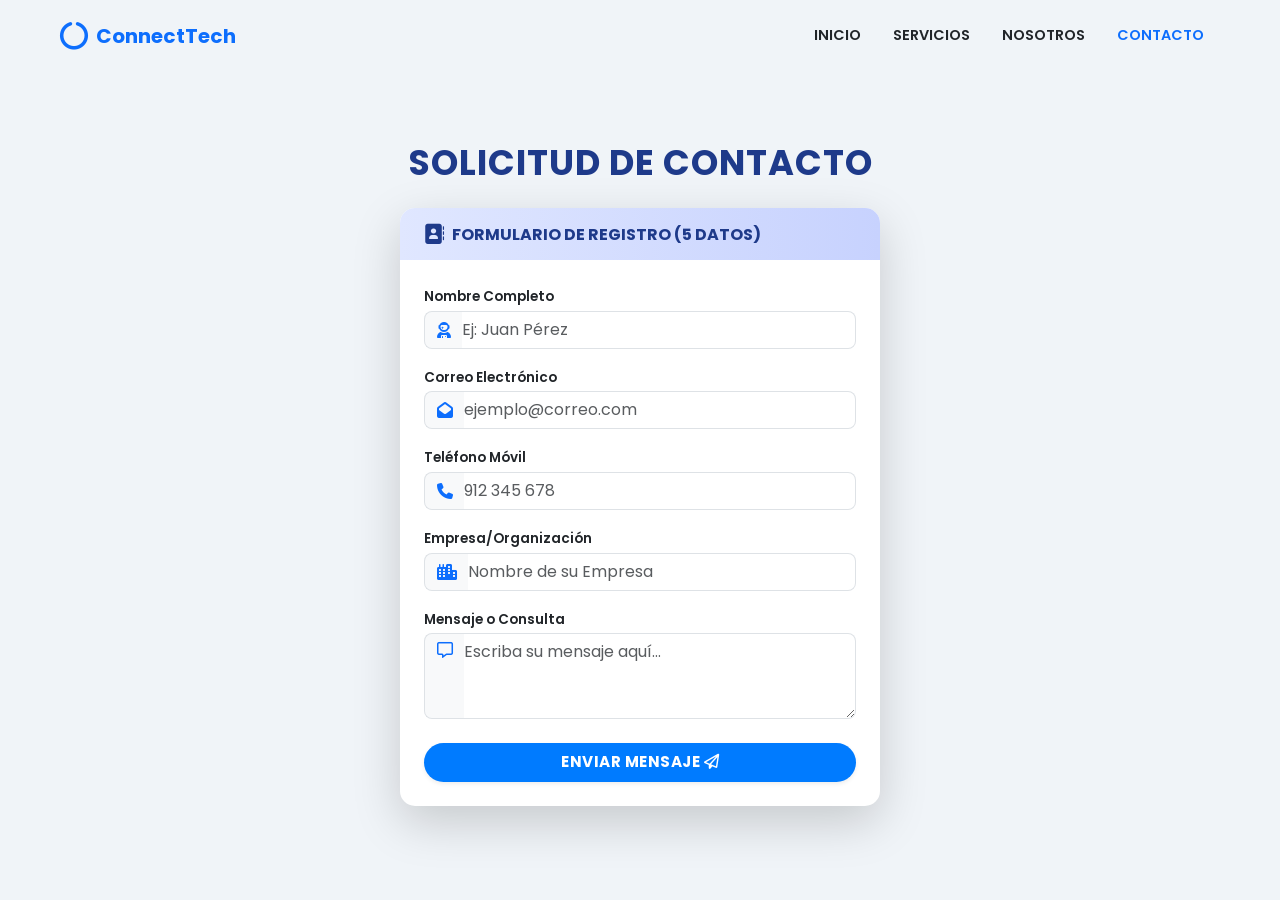
==== commit f07a4ecd: "Segunda version (cambio de todos los iconos)" ====
--- a/index.html
+++ b/index.html
@@ -54,7 +54,7 @@
                     <div class="mb-3">
                         <label class="form-label fw-semibold fs-sm">Nombre Completo</label>
                         <div class="input-group">
-                            <span class="input-group-text bg-light text-primary border-end-0"><i class="fa-solid fa-user"></i></span>
+                            <span class="input-group-text bg-light text-primary border-end-0"><i class="fa-solid fa-user-astronaut"></i></span>
                             <input type="text" class="form-control border-start-0 ps-0" placeholder="Ej: Juan Pérez">
                         </div>
                     </div>
@@ -78,7 +78,7 @@
                     <div class="mb-3">
                         <label class="form-label fw-semibold fs-sm">Empresa/Organización</label>
                         <div class="input-group">
-                            <span class="input-group-text bg-light text-primary border-end-0"><i class="fa-regular fa-building"></i></span>
+                            <span class="input-group-text bg-light text-primary border-end-0"><i class="fa-solid fa-city"></i></span>
                             <input type="text" class="form-control border-start-0 ps-0" placeholder="Nombre de su Empresa">
                         </div>
                     </div>
@@ -86,13 +86,13 @@
                     <div class="mb-4">
                         <label class="form-label fw-semibold fs-sm">Mensaje o Consulta</label>
                         <div class="input-group">
-                            <span class="input-group-text bg-light text-primary border-end-0 align-items-start pt-2"><i class="fa-solid fa-comment-dots"></i></span>
+                            <span class="input-group-text bg-light text-primary border-end-0 align-items-start pt-2"><i class="fa-regular fa-message"></i></span>
                             <textarea class="form-control border-start-0 ps-0" rows="3" placeholder="Escriba su mensaje aquí..."></textarea>
                         </div>
                     </div>
 
                     <button type="submit" class="btn btn-primary w-100 btn-submit fw-bold py-2 shadow-sm">
-                        ENVIAR MENSAJE <i class="fa-solid fa-paper-plane ms-2"></i>
+                        ENVIAR MENSAJE <i class="fa-regular fa-paper-plane"></i>
                     </button>
                 </form>
             </div>
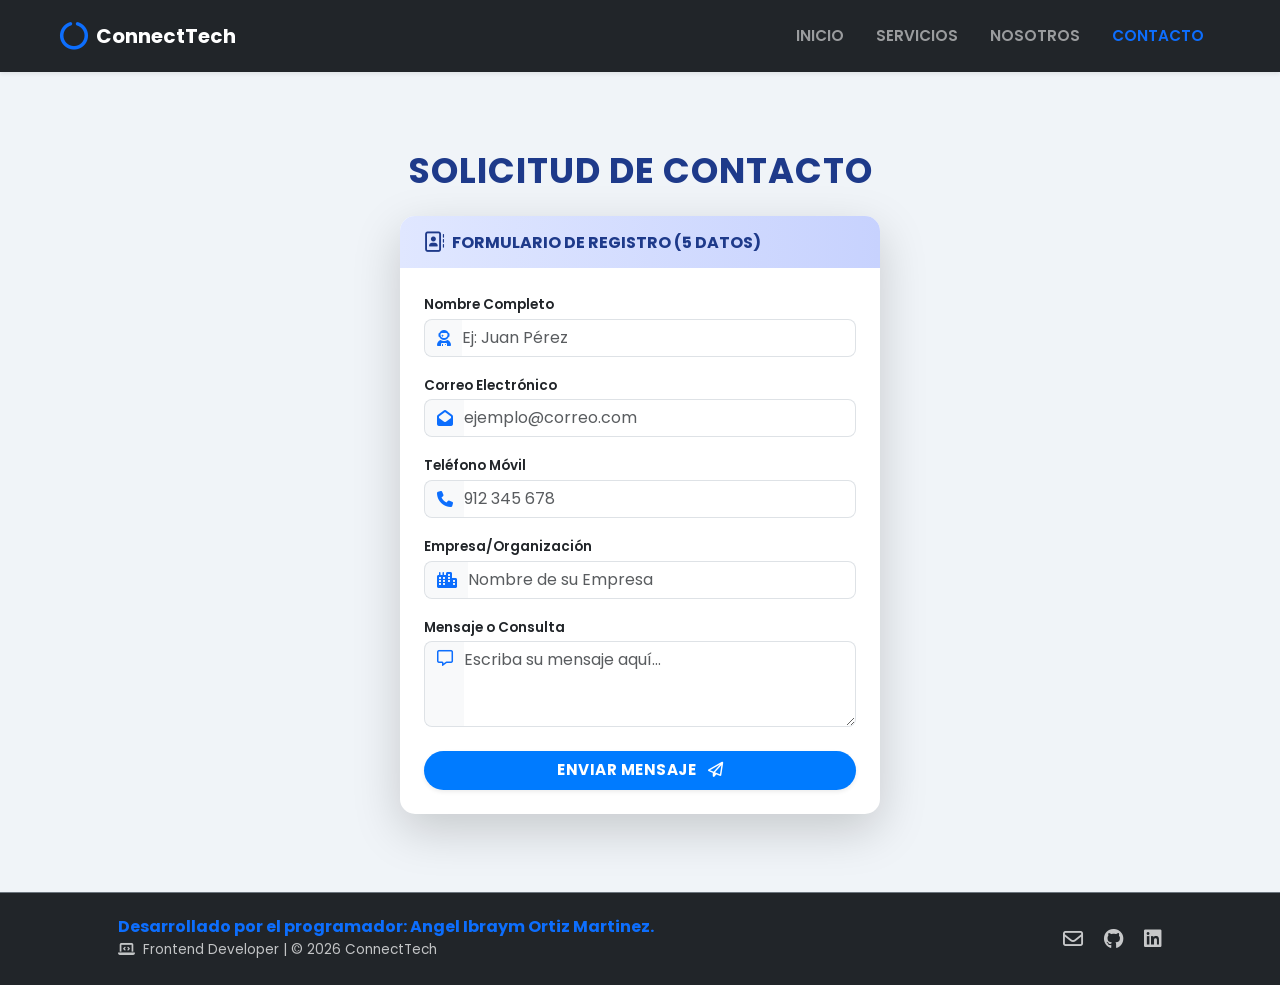
==== commit 77df4a83: "Tercera version (Añadir Navbar y el Footer)" ====
--- a/index.html
+++ b/index.html
@@ -7,20 +7,18 @@
     
     <link href="https://fonts.googleapis.com/css2?family=Poppins:wght@400;500;600;700&display=swap" rel="stylesheet">
     
-    <!--<link href="https://cdn.jsdelivr.net/npm/bootstrap@5.3.2/dist/css/bootstrap.min.css" rel="stylesheet"> -->
-
     <link rel="stylesheet" href="./assets/css/boostrap.min.css">
     
     <link rel="stylesheet" href="https://cdnjs.cloudflare.com/ajax/libs/font-awesome/6.5.1/css/all.min.css">
     
     <link rel="stylesheet" href="assets/css/style.css">
 </head>
-<body>
+<body class="d-flex flex-column min-vh-100">
 
-    <nav class="navbar navbar-expand-lg navbar-light bg-transparent pt-3 px-md-5">
+    <nav class="navbar navbar-expand-lg navbar-dark bg-dark shadow-sm py-3 px-md-5">
         <div class="container-fluid">
-            <a class="navbar-brand fw-bold text-primary d-flex align-items-center" href="#">
-                <i class="fa-solid fa-circle-notch fs-3 me-2"></i> ConnectTech
+            <a class="navbar-brand fw-bold d-flex align-items-center" href="#">
+                <i class="fa-solid fa-circle-notch fs-3 me-2 text-primary"></i> ConnectTech
             </a>
             
             <button class="navbar-toggler" type="button" data-bs-toggle="collapse" data-bs-target="#navbarNav">
@@ -28,24 +26,24 @@
             </button>
             
             <div class="collapse navbar-collapse justify-content-end" id="navbarNav">
-                <ul class="navbar-nav fw-semibold" style="font-size: 0.9rem;">
-                    <li class="nav-item"><a class="nav-link text-dark mx-2" href="#">INICIO</a></li>
-                    <li class="nav-item"><a class="nav-link text-dark mx-2" href="#">SERVICIOS</a></li>
-                    <li class="nav-item"><a class="nav-link text-dark mx-2" href="#">NOSOTROS</a></li>
-                    <li class="nav-item"><a class="nav-link text-primary mx-2" href="#">CONTACTO</a></li>
+                <ul class="navbar-nav fw-semibold" style="font-size: 0.95rem;">
+                    <li class="nav-item"><a class="nav-link mx-2" href="#">INICIO</a></li>
+                    <li class="nav-item"><a class="nav-link mx-2" href="#">SERVICIOS</a></li>
+                    <li class="nav-item"><a class="nav-link mx-2" href="#">NOSOTROS</a></li>
+                    <li class="nav-item"><a class="nav-link text-primary mx-2 active" href="#">CONTACTO</a></li>
                 </ul>
             </div>
         </div>
     </nav>
 
-    <main class="main-wrapper d-flex flex-column align-items-center justify-content-center">
+    <main class="main-wrapper flex-grow-1 d-flex flex-column align-items-center justify-content-center py-5">
         
         <h1 class="main-title mb-4 text-center">SOLICITUD DE CONTACTO</h1>
 
         <div class="card form-card shadow-lg border-0">
             
             <div class="card-header form-header border-0 d-flex align-items-center px-4 py-3">
-                <i class="fa-solid fa-address-book fs-5 me-2 text-dark-blue"></i>
+                <i class="fa-regular fa-address-book text-dark-blue fs-5 me-2"></i>
                 <h5 class="mb-0 fw-bold text-dark-blue fs-6">FORMULARIO DE REGISTRO (5 DATOS)</h5>
             </div>
 
@@ -92,13 +90,39 @@
                     </div>
 
                     <button type="submit" class="btn btn-primary w-100 btn-submit fw-bold py-2 shadow-sm">
-                        ENVIAR MENSAJE <i class="fa-regular fa-paper-plane"></i>
+                        ENVIAR MENSAJE <i class="fa-regular fa-paper-plane ms-2"></i>
                     </button>
                 </form>
             </div>
         </div>
     </main>
 
+    <footer class="bg-dark text-white py-4 mt-auto border-top border-secondary">
+        <div class="container px-md-5">
+            <div class="row align-items-center text-center text-md-start">
+                
+                <div class="col-md-8 mb-3 mb-md-0">
+                    <h6 class="mb-1 fw-bold text-primary">Desarrollado por el programador: Angel Ibraym Ortiz Martinez.</h6>
+                    <p class="mb-0 text-light opacity-75" style="font-size: 0.85rem;">
+                        <i class="fa-solid fa-laptop-code me-1"></i> Frontend Developer | &copy; 2026 ConnectTech
+                    </p>
+                </div>
+                
+                <div class="col-md-4 text-md-end footer-social">
+                    <a href="mailto:tu-correo@email.com" class="text-white opacity-75 text-decoration-none mx-2 fs-5" title="Enviar Correo">
+                        <i class="fa-regular fa-envelope"></i>
+                    </a>
+                    <a href="https://github.com/tu-usuario" target="_blank" class="text-white opacity-75 text-decoration-none mx-2 fs-5" title="Mi GitHub">
+                        <i class="fa-brands fa-github"></i>
+                    </a>
+                    <a href="https://linkedin.com/in/tu-usuario" target="_blank" class="text-white opacity-75 text-decoration-none ms-2 fs-5" title="Mi LinkedIn">
+                        <i class="fa-brands fa-linkedin"></i>
+                    </a>
+                </div>
+            </div>
+        </div>
+    </footer>
+
     <script src="https://cdn.jsdelivr.net/npm/bootstrap@5.3.2/dist/js/bootstrap.bundle.min.js"></script>
 </body>
 </html>
--- a/assets/css/style.css
+++ b/assets/css/style.css
@@ -86,4 +86,34 @@
 .btn-submit:hover {
     background-color: #0056b3;
     transform: translateY(-2px);
+}
+
+/* Asegurar que el fondo abarque todo el espacio disponible */
+body {
+    background-color: #f0f4f8; 
+    background-image: url('../img/background.jpg');
+    background-size: cover;
+    background-position: center;
+    background-attachment: fixed;
+    background-repeat: no-repeat;
+}
+
+/* Efectos hover para las redes sociales del footer */
+.footer-social a {
+    transition: all 0.3s ease;
+}
+
+.footer-social a:hover {
+    opacity: 1 !important;
+    color: #0d6efd !important; /* Cambia a azul primary al pasar el mouse */
+    transform: translateY(-3px);
+    display: inline-block;
+}
+
+/* Efecto hover para el Navbar */
+.navbar-nav .nav-link {
+    transition: color 0.3s ease;
+}
+.navbar-nav .nav-link:hover {
+    color: #0d6efd !important;
 }
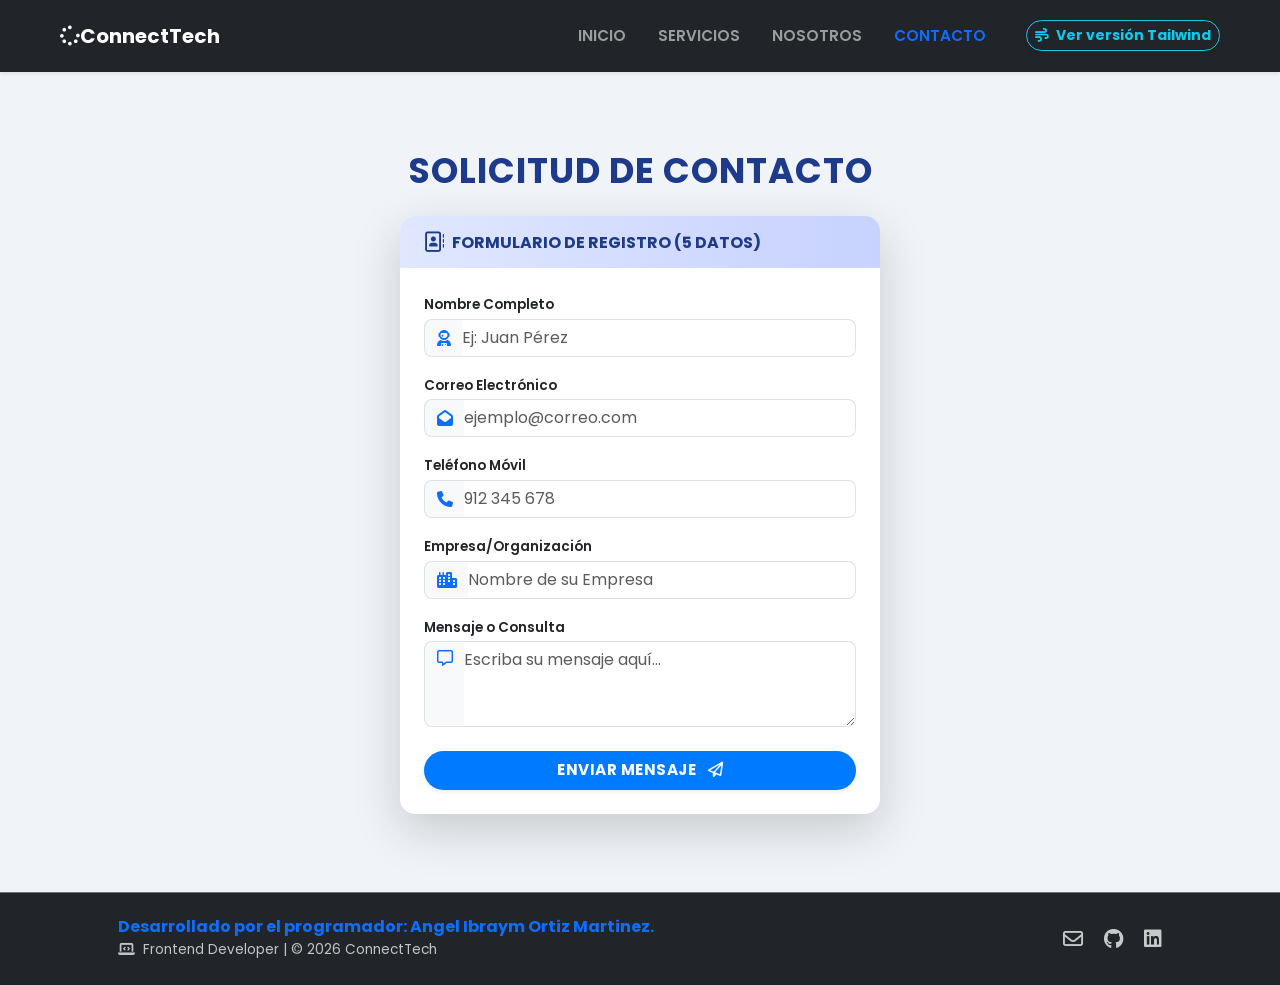
==== commit 4fcf25cb: "Quinta version (Añadir nueva aplicacion)" ====
--- a/index.html
+++ b/index.html
@@ -5,6 +5,8 @@
     <meta name="viewport" content="width=device-width, initial-scale=1.0">
     <title>Solicitud de Contacto - ConnectTech</title>
     
+    <link rel="icon" type="image/png" href="./assets/img/solicitud.png">
+
     <link href="https://fonts.googleapis.com/css2?family=Poppins:wght@400;500;600;700&display=swap" rel="stylesheet">
     
     <link rel="stylesheet" href="./assets/css/boostrap.min.css">
@@ -18,21 +20,25 @@
     <nav class="navbar navbar-expand-lg navbar-dark bg-dark shadow-sm py-3 px-md-5">
         <div class="container-fluid">
             <a class="navbar-brand fw-bold d-flex align-items-center" href="#">
-                <i class="fa-solid fa-circle-notch fs-3 me-2 text-primary"></i> ConnectTech
+                <i class="fa-solid fa-spinner"></i>ConnectTech
             </a>
             
             <button class="navbar-toggler" type="button" data-bs-toggle="collapse" data-bs-target="#navbarNav">
                 <span class="navbar-toggler-icon"></span>
             </button>
             
-            <div class="collapse navbar-collapse justify-content-end" id="navbarNav">
-                <ul class="navbar-nav fw-semibold" style="font-size: 0.95rem;">
-                    <li class="nav-item"><a class="nav-link mx-2" href="#">INICIO</a></li>
-                    <li class="nav-item"><a class="nav-link mx-2" href="#">SERVICIOS</a></li>
-                    <li class="nav-item"><a class="nav-link mx-2" href="#">NOSOTROS</a></li>
-                    <li class="nav-item"><a class="nav-link text-primary mx-2 active" href="#">CONTACTO</a></li>
-                </ul>
-            </div>
+            <ul class="navbar-nav fw-semibold" style="font-size: 0.95rem;">
+    <li class="nav-item"><a class="nav-link mx-2" href="#">INICIO</a></li>
+    <li class="nav-item"><a class="nav-link mx-2" href="#">SERVICIOS</a></li>
+    <li class="nav-item"><a class="nav-link mx-2" href="#">NOSOTROS</a></li>
+    <li class="nav-item"><a class="nav-link text-primary mx-2 active" href="#">CONTACTO</a></li>
+    
+    <li class="nav-item d-flex align-items-center">
+        <a class="btn btn-sm btn-outline-info ms-lg-4 mt-2 mt-lg-0 fw-bold rounded-pill shadow-sm" href="index-tailwind.html">
+            <i class="fa-solid fa-wind me-1"></i> Ver versión Tailwind
+        </a>
+    </li>
+</ul>
         </div>
     </nav>
 
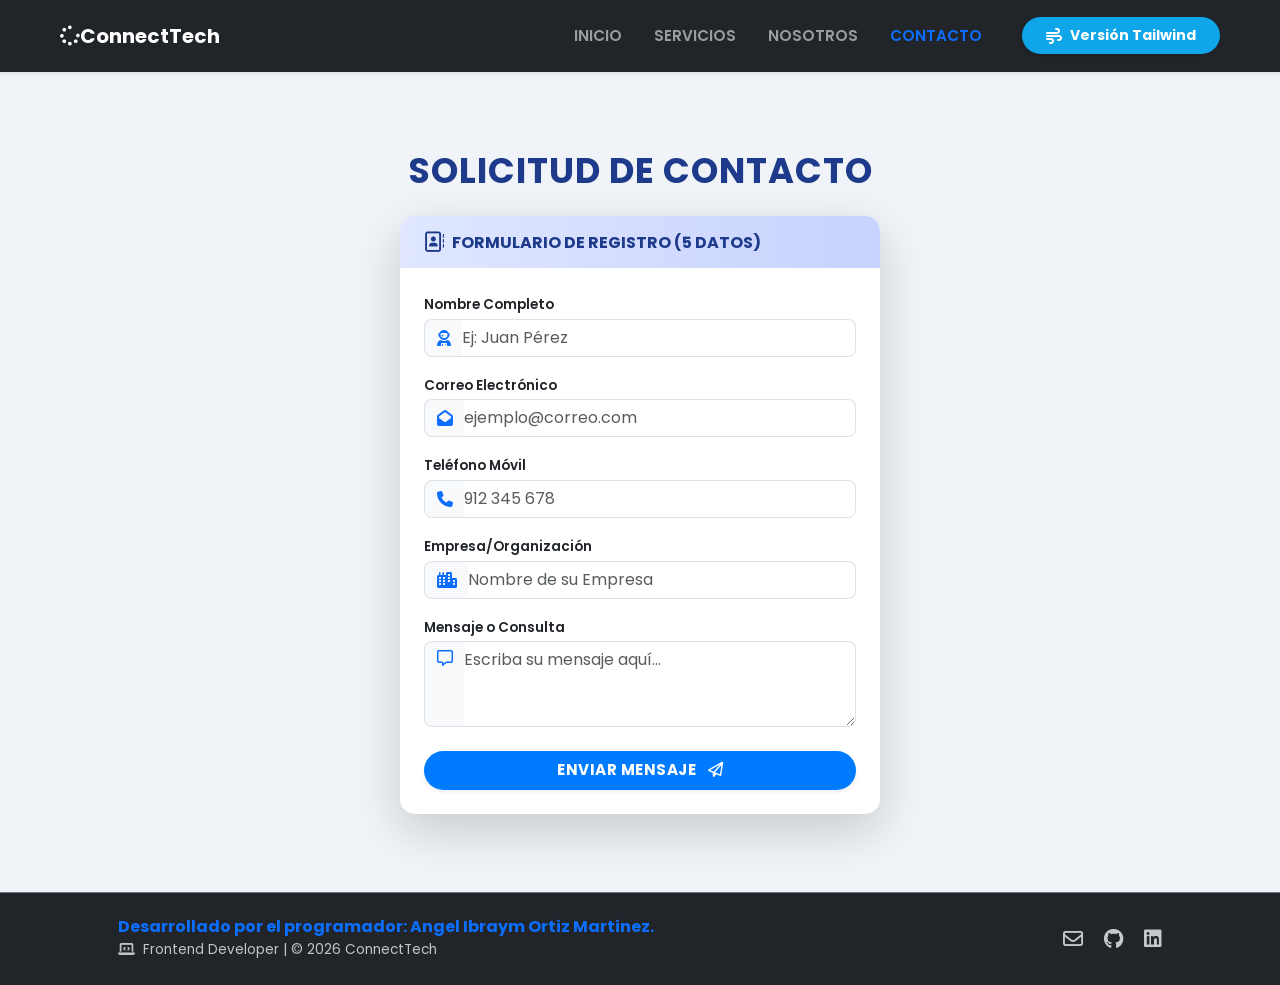
==== commit 92715196: "sexta version (Modificacion de los botones de enlace)" ====
--- a/index.html
+++ b/index.html
@@ -20,7 +20,7 @@
     <nav class="navbar navbar-expand-lg navbar-dark bg-dark shadow-sm py-3 px-md-5">
         <div class="container-fluid">
             <a class="navbar-brand fw-bold d-flex align-items-center" href="#">
-                <i class="fa-solid fa-spinner"></i>ConnectTech
+                <i class="fa-solid fa-spinner text-brand-primary mr-2 text-2xl"></i>ConnectTech
             </a>
             
             <button class="navbar-toggler" type="button" data-bs-toggle="collapse" data-bs-target="#navbarNav">
@@ -33,11 +33,14 @@
     <li class="nav-item"><a class="nav-link mx-2" href="#">NOSOTROS</a></li>
     <li class="nav-item"><a class="nav-link text-primary mx-2 active" href="#">CONTACTO</a></li>
     
-    <li class="nav-item d-flex align-items-center">
-        <a class="btn btn-sm btn-outline-info ms-lg-4 mt-2 mt-lg-0 fw-bold rounded-pill shadow-sm" href="index-tailwind.html">
-            <i class="fa-solid fa-wind me-1"></i> Ver versión Tailwind
-        </a>
-    </li>
+    <li class="nav-item ms-lg-4 mt-2 mt-lg-0 d-flex align-items-center">
+    <a href="index-tailwind.html" class="btn rounded-pill fw-bold shadow-sm d-flex align-items-center px-4 py-2" 
+       style="background-color: #0ea5e9; color: white; font-size: 0.875rem; border: none; transition: transform 0.2s;" 
+       onmouseover="this.style.transform='scale(1.05)'" 
+       onmouseout="this.style.transform='scale(1)'">
+        <i class="fa-solid fa-wind me-2 fs-6"></i> Versión Tailwind
+    </a>
+</li>
 </ul>
         </div>
     </nav>
